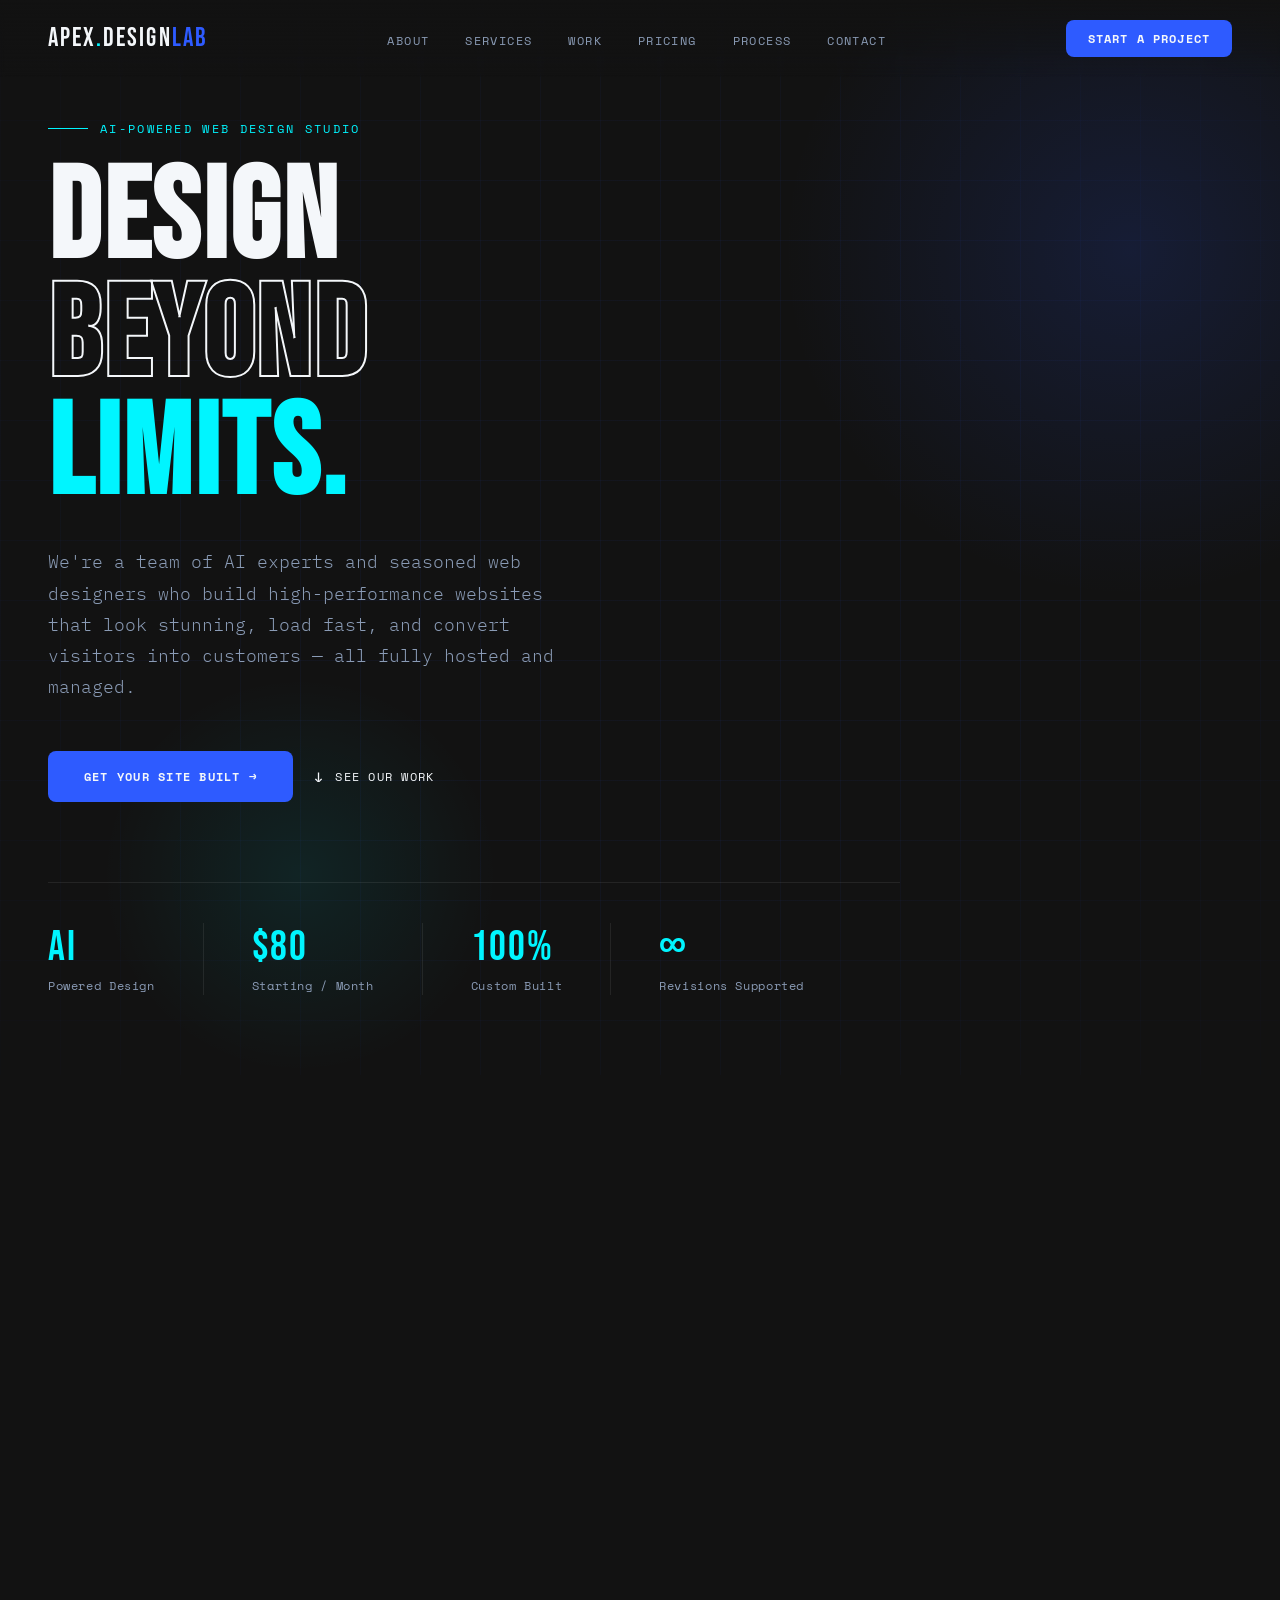
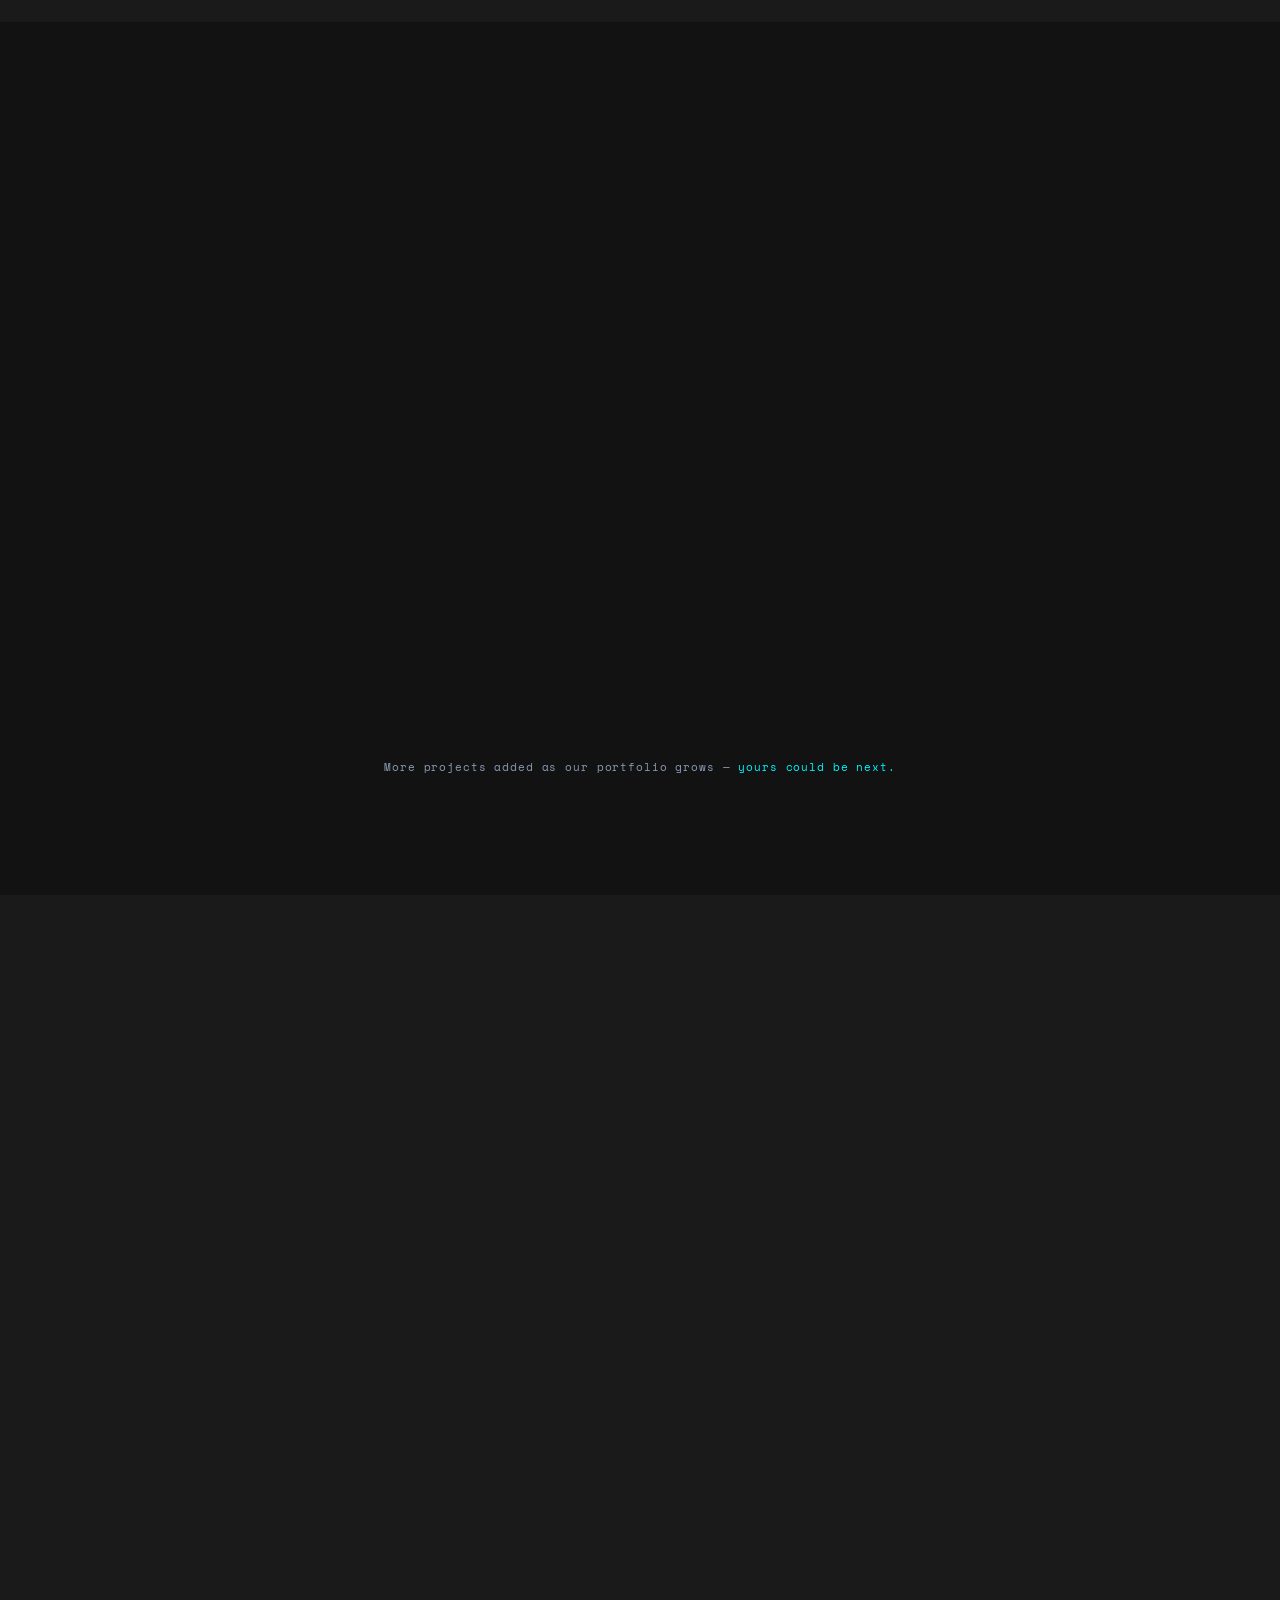
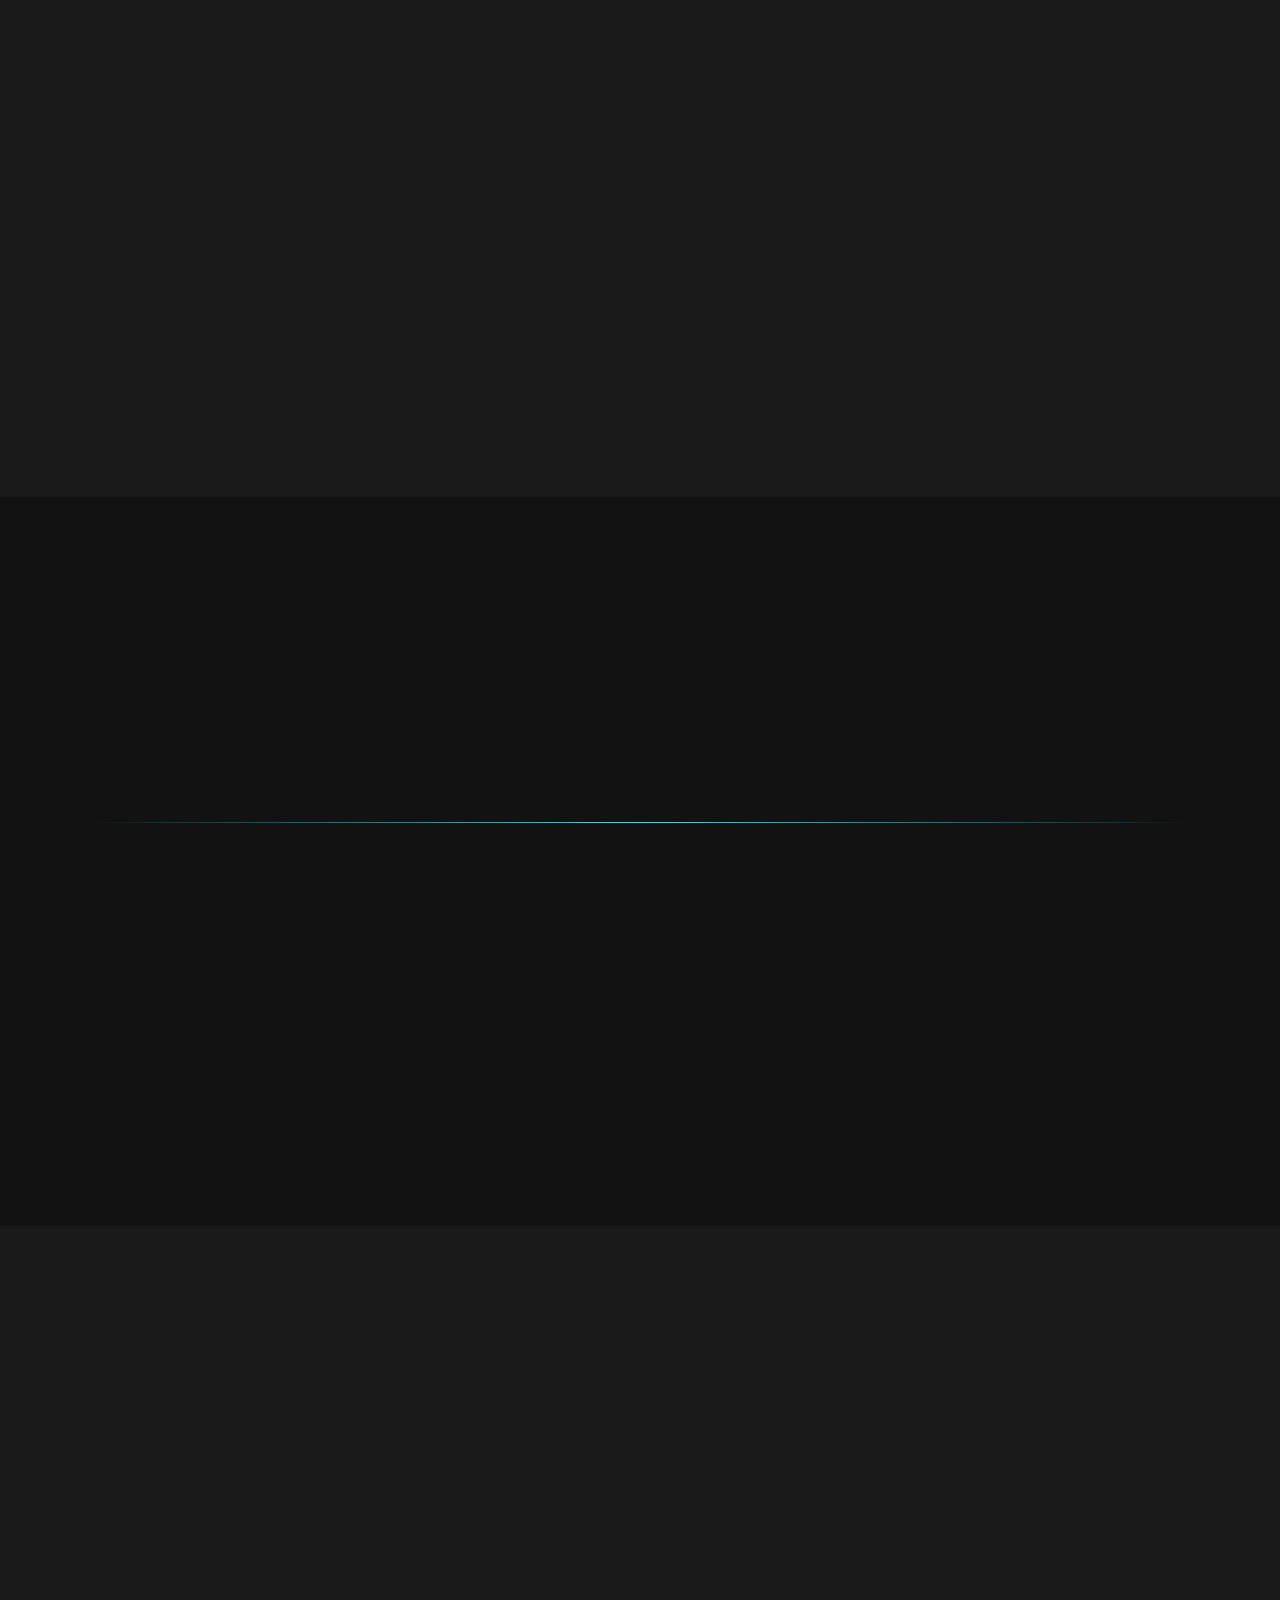
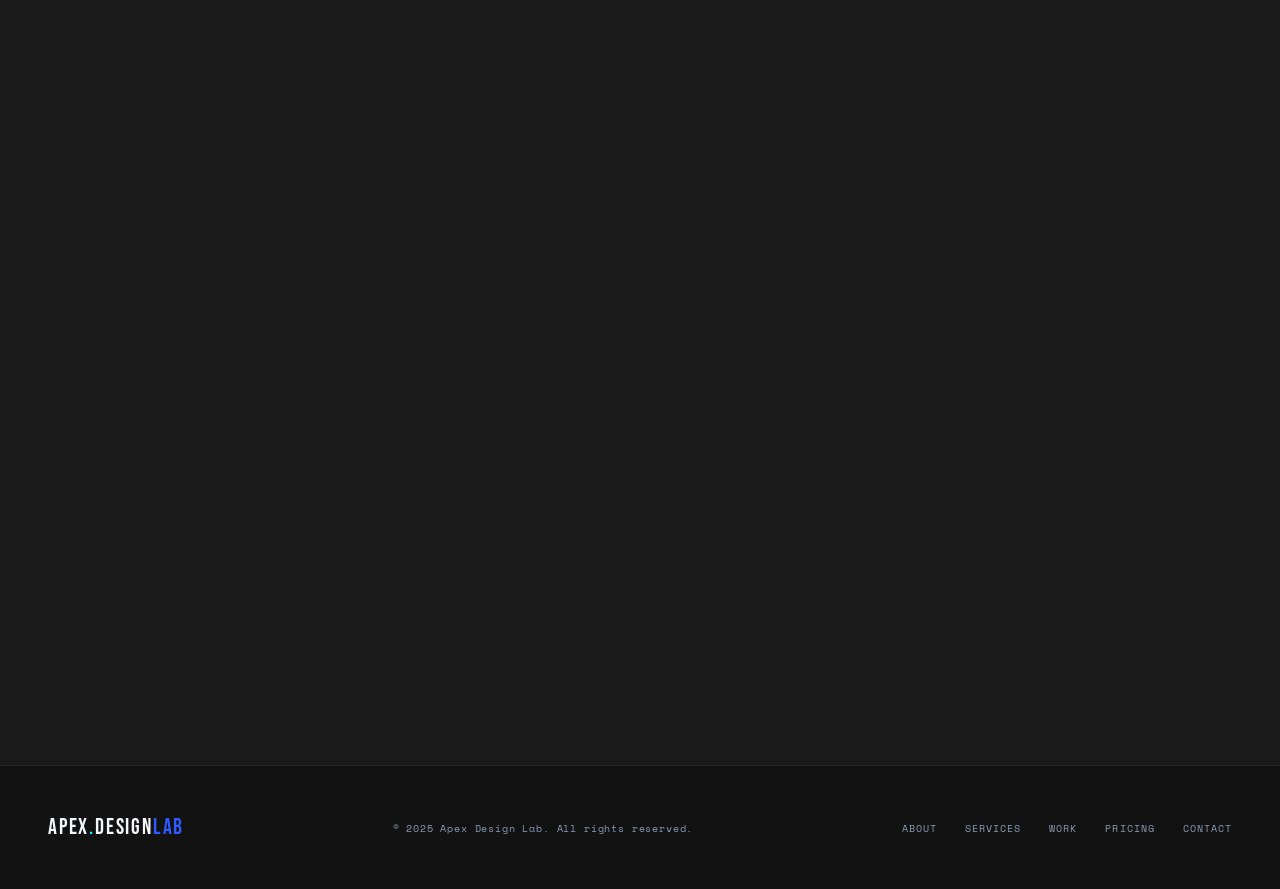
==== index.html @ a8c9093d "Update index.html" ====
<!DOCTYPE html>
<html lang="en">
<head>
  <meta charset="UTF-8" />
  <meta name="viewport" content="width=device-width, initial-scale=1.0"/>
  <title>Apex Design Lab — AI-Powered Web Design</title>
  <link href="https://fonts.googleapis.com/css2?family=Bebas+Neue&family=IBM+Plex+Mono:wght@300;400;500&family=Space+Mono:wght@400;700&display=swap" rel="stylesheet"/>
  <style>
    *, *::before, *::after { box-sizing: border-box; margin: 0; padding: 0; }

    :root {
      --black: #121212;
      --surface: #1a1a1a;
      --card: #1f1f1f;
      --border: rgba(255,255,255,0.08);
      --accent: #00F5FF;
      --primary: #2E5BFF;
      --accent2: #2E5BFF;
      --text: #F4F7FA;
      --muted: #8a9bb5;
      --white: #F4F7FA;
      --neutral: #F4F7FA;
    }

    html { scroll-behavior: smooth; }

    body {
      background: var(--black);
      color: var(--text);
      font-family: 'IBM Plex Mono', monospace;
      font-weight: 300;
      overflow-x: hidden;
    }



    /* ─── NAV ─── */
    nav {
      position: fixed; top: 0; left: 0; right: 0;
      z-index: 100;
      display: flex; align-items: center; justify-content: space-between;
      padding: 20px 48px;
      background: linear-gradient(to bottom, rgba(18,18,18,0.95), transparent);
      backdrop-filter: blur(2px);
    }
    .nav-logo {
      font-family: 'Bebas Neue', sans-serif;
      font-size: 1.6rem;
      letter-spacing: 0.08em;
      color: var(--white);
      text-decoration: none;
    }
    .nav-logo span { color: var(--accent); }
    .nav-links { display: flex; gap: 36px; list-style: none; }
    .nav-links a {
      font-family: 'Space Mono', monospace;
      font-size: 0.72rem;
      letter-spacing: 0.12em;
      text-transform: uppercase;
      color: var(--muted);
      text-decoration: none;
      transition: color 0.2s;
    }
    .nav-links a:hover { color: var(--accent); }
    .nav-cta {
      font-family: 'Space Mono', monospace;
      font-size: 0.72rem;
      letter-spacing: 0.1em;
      text-transform: uppercase;
      background: var(--primary);
      color: var(--neutral);
      padding: 10px 22px;
      border: none;
      font-weight: 700;
      text-decoration: none;
      transition: background 0.2s, transform 0.15s;
      border-radius: 8px;
    }
    .nav-cta:hover { background: var(--accent); color: var(--black); transform: translateY(-1px); }
    /* ─── HERO ─── */
    #hero {
      min-height: 100vh;
      display: flex; align-items: center;
      padding: 120px 48px 80px;
      position: relative;
      overflow: hidden;
    }

    .hero-grid-bg {
      position: absolute; inset: 0;
      background-image:
        linear-gradient(rgba(46,91,255,0.05) 1px, transparent 1px),
        linear-gradient(90deg, rgba(46,91,255,0.05) 1px, transparent 1px);
      background-size: 60px 60px;
      mask-image: radial-gradient(ellipse 80% 80% at 50% 50%, black 40%, transparent 100%);
    }

    .hero-glow {
      position: absolute;
      width: 700px; height: 700px;
      border-radius: 50%;
      background: radial-gradient(circle, rgba(46,91,255,0.15) 0%, transparent 70%);
      top: -100px; right: -200px;
      animation: floatGlow 8s ease-in-out infinite alternate;
    }
    .hero-glow2 {
      position: absolute;
      width: 400px; height: 400px;
      border-radius: 50%;
      background: radial-gradient(circle, rgba(0,245,255,0.08) 0%, transparent 70%);
      bottom: 0; left: 100px;
      animation: floatGlow 10s ease-in-out infinite alternate-reverse;
    }
    @keyframes floatGlow {
      from { transform: translate(0, 0); }
      to { transform: translate(30px, -40px); }
    }

    .hero-content { position: relative; max-width: 900px; }

    .hero-eyebrow {
      font-family: 'Space Mono', monospace;
      font-size: 0.72rem;
      letter-spacing: 0.2em;
      text-transform: uppercase;
      color: var(--accent);
      margin-bottom: 24px;
      display: flex; align-items: center; gap: 12px;
      animation: fadeUp 0.8s ease both;
    }
    .hero-eyebrow::before {
      content: '';
      display: block;
      width: 40px; height: 1px;
      background: var(--accent);
    }

    h1 {
      font-family: 'Bebas Neue', sans-serif;
      font-size: clamp(4rem, 10vw, 9rem);
      line-height: 0.92;
      letter-spacing: 0.02em;
      color: var(--white);
      animation: fadeUp 0.8s ease 0.1s both;
    }
    h1 .outline {
      -webkit-text-stroke: 2px var(--white);
      color: transparent;
    }
    h1 .accent { color: var(--accent); }

    .hero-sub {
      margin-top: 32px;
      font-size: 1.15rem;
      line-height: 1.7;
      color: var(--muted);
      max-width: 540px;
      font-weight: 300;
      animation: fadeUp 0.8s ease 0.2s both;
    }

    .hero-actions {
      margin-top: 48px;
      display: flex; gap: 20px; align-items: center;
      animation: fadeUp 0.8s ease 0.3s both;
    }
    .btn-primary {
      font-family: 'Space Mono', monospace;
      font-size: 0.78rem;
      letter-spacing: 0.1em;
      text-transform: uppercase;
      font-weight: 700;
      background: var(--primary);
      color: var(--neutral);
      padding: 16px 36px;
      border: none;
      text-decoration: none;
      border-radius: 8px;
      transition: all 0.2s;
      position: relative;
      overflow: hidden;
    }
    .btn-primary::after {
      content: '';
      position: absolute; inset: 0;
      background: white;
      opacity: 0;
      transition: opacity 0.2s;
    }
    .btn-primary:hover::after { opacity: 0.15; }
    .btn-primary:hover { transform: translateY(-2px); }

    .btn-ghost {
      font-family: 'Space Mono', monospace;
      font-size: 0.78rem;
      letter-spacing: 0.1em;
      text-transform: uppercase;
      color: var(--text);
      text-decoration: none;
      display: flex; align-items: center; gap: 10px;
      transition: color 0.2s, gap 0.2s;
    }
    .btn-ghost:hover { color: var(--accent); gap: 14px; }
    .btn-ghost .arrow { font-size: 1.1rem; }

    .hero-stats {
      margin-top: 80px;
      display: flex; gap: 0;
      border-top: 1px solid var(--border);
      padding-top: 40px;
      animation: fadeUp 0.8s ease 0.4s both;
    }
    .stat {
      padding-right: 48px;
      border-right: 1px solid var(--border);
      margin-right: 48px;
    }
    .stat:last-child { border-right: none; }
    .stat-num {
      font-family: 'Bebas Neue', sans-serif;
      font-size: 2.6rem;
      color: var(--accent);
      letter-spacing: 0.04em;
    }
    .stat-label {
      font-size: 0.78rem;
      color: var(--muted);
      margin-top: 4px;
      font-family: 'Space Mono', monospace;
      letter-spacing: 0.05em;
    }

    /* ─── SECTIONS ─── */
    section { padding: 120px 48px; }

    .section-tag {
      font-family: 'Space Mono', monospace;
      font-size: 0.7rem;
      letter-spacing: 0.2em;
      text-transform: uppercase;
      color: var(--accent);
      display: flex; align-items: center; gap: 12px;
      margin-bottom: 20px;
    }
    .section-tag::before {
      content: '';
      display: block; width: 24px; height: 1px;
      background: var(--accent);
    }

    h2 {
      font-family: 'Bebas Neue', sans-serif;
      font-size: clamp(2.6rem, 5vw, 4.5rem);
      line-height: 1;
      letter-spacing: 0.03em;
      color: var(--white);
      margin-bottom: 16px;
    }
    h2 .dim { color: var(--muted); }

    /* ─── ABOUT ─── */
    #about {
      display: grid;
      grid-template-columns: 1fr 1fr;
      gap: 80px;
      align-items: center;
    }

    .about-visual {
      position: relative;
      aspect-ratio: 1;
      max-width: 480px;
      min-height: 400px;
    }
    .about-box {
      position: absolute;
      border: 1px solid var(--border);
      background: var(--card);
    }
    .about-box-main {
      inset: 0;
      display: flex; align-items: center; justify-content: center;
      flex-direction: column; gap: 12px;
    }
    .about-icon-ring {
      width: 120px; height: 120px;
      border: 1px solid var(--accent);
      border-radius: 50%;
      display: flex; align-items: center; justify-content: center;
      position: relative;
    }
    .about-icon-ring::before {
      content: '';
      position: absolute;
      width: 90px; height: 90px;
      border: 1px dashed rgba(0,229,255,0.3);
      border-radius: 50%;
      animation: spin 20s linear infinite;
    }
    @keyframes spin { to { transform: rotate(360deg); } }
    .about-icon { font-size: 2.5rem; }
    .about-badge {
      position: absolute;
      bottom: -20px; right: -20px;
      background: var(--accent);
      color: var(--black);
      font-family: 'Space Mono', monospace;
      font-size: 0.65rem;
      font-weight: 700;
      letter-spacing: 0.1em;
      padding: 14px 18px;
      text-transform: uppercase;
      line-height: 1.4;
      border-radius: 8px;
    }

    .about-text p {
      font-size: 1.05rem;
      color: var(--muted);
      line-height: 1.8;
      font-weight: 300;
      margin-bottom: 20px;
    }
    .about-text p strong { color: var(--text); font-weight: 500; }

    .pill-list { display: flex; flex-wrap: wrap; gap: 10px; margin-top: 32px; }
    .pill {
      font-family: 'Space Mono', monospace;
      font-size: 0.68rem;
      letter-spacing: 0.08em;
      text-transform: uppercase;
      border: 1px solid var(--border);
      color: var(--muted);
      padding: 8px 16px;
      transition: border-color 0.2s, color 0.2s;
    }
    .pill:hover { border-color: var(--accent); color: var(--accent); }

    /* ─── SERVICES ─── */
    #services { background: var(--surface); }

    .services-header {
      display: flex; justify-content: space-between; align-items: flex-end;
      margin-bottom: 64px;
    }
    .services-intro {
      font-size: 1rem;
      color: var(--muted);
      line-height: 1.7;
      max-width: 360px;
      font-weight: 300;
    }

    .services-grid {
      display: grid;
      grid-template-columns: repeat(3, 1fr);
      gap: 2px;
    }
    .service-card {
      background: var(--card);
      padding: 44px 36px;
      border-top: 2px solid transparent;
      transition: border-color 0.3s, background 0.3s;
      position: relative;
      overflow: hidden;
    }
    .service-card::before {
      content: '';
      position: absolute; top: 0; left: 0; right: 0;
      height: 2px;
      background: var(--accent);
      transform: scaleX(0);
      transform-origin: left;
      transition: transform 0.4s ease;
    }
    .service-card:hover::before { transform: scaleX(1); }
    .service-card:hover { background: #161e28; }

    .service-num {
      font-family: 'Bebas Neue', sans-serif;
      font-size: 3.5rem;
      color: var(--border);
      line-height: 1;
      margin-bottom: 24px;
      transition: color 0.3s;
    }
    .service-card:hover .service-num { color: rgba(0,229,255,0.15); }

    .service-card h3 {
      font-family: 'Bebas Neue', sans-serif;
      font-size: 1.6rem;
      letter-spacing: 0.04em;
      color: var(--white);
      margin-bottom: 14px;
    }
    .service-card p {
      font-size: 0.9rem;
      color: var(--muted);
      line-height: 1.7;
      font-weight: 300;
    }
    .service-tags { margin-top: 24px; display: flex; flex-wrap: wrap; gap: 8px; }
    .stag {
      font-family: 'Space Mono', monospace;
      font-size: 0.6rem;
      letter-spacing: 0.08em;
      text-transform: uppercase;
      background: rgba(0,229,255,0.07);
      color: var(--accent);
      padding: 5px 10px;
    }

    /* ─── GALLERY ─── */
    #gallery { background: var(--black); }

    .gallery-header { margin-bottom: 60px; }
    .gallery-grid {
      display: grid;
      grid-template-columns: repeat(12, 1fr);
      gap: 16px;
    }

    .gallery-item {
      position: relative;
      overflow: hidden;
      background: var(--card);
      border: 1px solid var(--border);
      cursor: none;
    }
    .gallery-item.featured {
      grid-column: span 8;
      grid-row: span 2;
    }
    .gallery-item.secondary { grid-column: span 4; }
    .gallery-item.placeholder { grid-column: span 4; }

    .gallery-iframe-wrap {
      width: 100%; height: 100%;
      min-height: 340px;
      position: relative;
      overflow: hidden;
      pointer-events: none;
    }
    .gallery-iframe-wrap iframe {
      width: 200%;
      height: 200%;
      transform: scale(0.5);
      transform-origin: top left;
      border: none;
      pointer-events: none;
    }

    .gallery-overlay {
      position: absolute; inset: 0;
      background: linear-gradient(to top, rgba(8,10,15,0.95) 0%, transparent 50%);
      display: flex; flex-direction: column; justify-content: flex-end;
      padding: 28px;
      opacity: 0;
      transition: opacity 0.3s;
    }
    .gallery-item:hover .gallery-overlay { opacity: 1; }

    .gallery-overlay-tag {
      font-family: 'Space Mono', monospace;
      font-size: 0.65rem;
      letter-spacing: 0.12em;
      text-transform: uppercase;
      color: var(--accent);
      margin-bottom: 8px;
    }
    .gallery-overlay h3 {
      font-family: 'Bebas Neue', sans-serif;
      font-size: 1.6rem;
      letter-spacing: 0.04em;
      color: var(--white);
      margin-bottom: 10px;
    }
    .gallery-link {
      font-family: 'Space Mono', monospace;
      font-size: 0.68rem;
      letter-spacing: 0.1em;
      text-transform: uppercase;
      color: var(--white);
      text-decoration: none;
      display: inline-flex; align-items: center; gap: 8px;
      border-bottom: 1px solid var(--accent);
      padding-bottom: 2px;
      width: fit-content;
      transition: color 0.2s;
    }
    .gallery-link:hover { color: var(--accent); }

    /* Placeholder cards */
    .placeholder-inner {
      width: 100%; height: 100%; min-height: 180px;
      display: flex; flex-direction: column;
      align-items: center; justify-content: center;
      gap: 12px;
      border: 2px dashed var(--border);
      margin: 12px;
      width: calc(100% - 24px);
      height: calc(100% - 24px);
    }
    .placeholder-icon { font-size: 2rem; opacity: 0.3; }
    .placeholder-text {
      font-family: 'Space Mono', monospace;
      font-size: 0.65rem;
      letter-spacing: 0.15em;
      text-transform: uppercase;
      color: var(--muted);
      opacity: 0.5;
    }

    /* ─── PRICING ─── */
    #pricing { background: var(--surface); }

    .pricing-intro {
      max-width: 600px;
      margin-bottom: 64px;
    }
    .pricing-intro p {
      font-size: 1.05rem;
      color: var(--muted);
      font-weight: 300;
      line-height: 1.7;
      margin-top: 16px;
    }

    .pricing-grid {
      display: grid;
      grid-template-columns: repeat(3, 1fr);
      gap: 2px;
    }

    .price-card {
      background: var(--card);
      padding: 48px 40px;
      position: relative;
      overflow: hidden;
      transition: background 0.3s;
    }
    .price-card.featured {
      background: var(--primary);
      z-index: 1;
    }
    .price-card.featured * { color: var(--neutral) !important; }
    .price-card.featured .price-feature::before { background: var(--accent) !important; }
    .price-card.featured .price-badge { background: rgba(0,245,255,0.15); color: var(--accent) !important; }

    .price-badge {
      display: inline-block;
      font-family: 'Space Mono', monospace;
      font-size: 0.62rem;
      letter-spacing: 0.12em;
      text-transform: uppercase;
      background: rgba(0,229,255,0.12);
      color: var(--accent);
      padding: 5px 12px;
      margin-bottom: 28px;
    }

    .price-name {
      font-family: 'Bebas Neue', sans-serif;
      font-size: 1.8rem;
      letter-spacing: 0.05em;
      color: var(--white);
      margin-bottom: 8px;
    }

    .price-amount {
      font-family: 'Bebas Neue', sans-serif;
      font-size: 4rem;
      color: var(--white);
      line-height: 1;
      margin-bottom: 6px;
    }
    .price-amount sup {
      font-size: 1.5rem;
      vertical-align: top;
      margin-top: 10px;
      display: inline-block;
    }
    .price-period {
      font-size: 0.82rem;
      color: var(--muted);
      margin-bottom: 32px;
      font-family: 'Space Mono', monospace;
    }

    .price-divider {
      height: 1px;
      background: var(--border);
      margin: 28px 0;
    }
    .price-card.featured .price-divider { background: rgba(0,0,0,0.15); }

    .price-features { list-style: none; display: flex; flex-direction: column; gap: 14px; }
    .price-feature {
      display: flex; align-items: center; gap: 12px;
      font-size: 0.88rem;
      color: var(--text);
    }
    .price-feature::before {
      content: '';
      width: 6px; height: 6px;
      border-radius: 50%;
      background: var(--accent);
      flex-shrink: 0;
    }

    .price-cta {
      display: block;
      margin-top: 36px;
      font-family: 'Space Mono', monospace;
      font-size: 0.72rem;
      font-weight: 700;
      letter-spacing: 0.1em;
      text-transform: uppercase;
      text-align: center;
      padding: 16px;
      text-decoration: none;
      border: 1.5px solid var(--accent);
      color: var(--accent);
      transition: all 0.2s;
      border-radius: 8px;
    }
    .price-cta:hover, .price-card.featured .price-cta {
      background: var(--accent);
      color: var(--black);
      border-color: var(--accent);
    }
    .price-card.featured .price-cta:hover {
      background: var(--neutral);
      border-color: var(--neutral);
      color: var(--primary);
    }

    .pricing-note {
      margin-top: 40px;
      font-family: 'Space Mono', monospace;
      font-size: 0.68rem;
      letter-spacing: 0.06em;
      color: var(--muted);
      text-align: center;
    }
    .pricing-note span { color: var(--accent); }

    /* ─── PROCESS ─── */
    #process { background: var(--black); }

    .process-grid {
      display: grid;
      grid-template-columns: repeat(4, 1fr);
      gap: 0;
      margin-top: 64px;
      position: relative;
    }
    .process-grid::before {
      content: '';
      position: absolute;
      top: 40px; left: 40px; right: 40px;
      height: 1px;
      background: linear-gradient(to right, transparent, var(--accent), transparent);
    }

    .process-step {
      padding: 24px 32px 40px;
      border-right: 1px solid var(--border);
      position: relative;
    }
    .process-step:last-child { border-right: none; }

    .step-dot {
      width: 18px; height: 18px;
      border-radius: 50%;
      border: 2px solid var(--accent);
      background: var(--black);
      display: flex; align-items: center; justify-content: center;
      margin-bottom: 28px;
      position: relative;
      z-index: 1;
    }
    .step-dot::after {
      content: '';
      width: 6px; height: 6px;
      border-radius: 50%;
      background: var(--accent);
    }

    .step-num {
      font-family: 'Space Mono', monospace;
      font-size: 0.65rem;
      letter-spacing: 0.15em;
      color: var(--accent);
      margin-bottom: 10px;
    }
    .process-step h3 {
      font-family: 'Bebas Neue', sans-serif;
      font-size: 1.5rem;
      letter-spacing: 0.04em;
      color: var(--white);
      margin-bottom: 14px;
    }
    .process-step p {
      font-size: 0.88rem;
      color: var(--muted);
      line-height: 1.7;
      font-weight: 300;
    }

    /* ─── CONTACT ─── */
    #contact {
      background: var(--surface);
      display: grid;
      grid-template-columns: 1fr 1fr;
      gap: 80px;
      align-items: start;
    }

    .contact-left p {
      font-size: 1.05rem;
      color: var(--muted);
      font-weight: 300;
      line-height: 1.7;
      margin-top: 20px;
      margin-bottom: 48px;
    }

    .contact-detail {
      display: flex; gap: 16px; align-items: flex-start;
      margin-bottom: 24px;
    }
    .contact-icon {
      width: 40px; height: 40px;
      border: 1px solid var(--border);
      display: flex; align-items: center; justify-content: center;
      font-size: 1rem;
      flex-shrink: 0;
    }
    .contact-detail-label {
      font-family: 'Space Mono', monospace;
      font-size: 0.65rem;
      letter-spacing: 0.12em;
      text-transform: uppercase;
      color: var(--accent);
      margin-bottom: 4px;
    }
    .contact-detail-val {
      font-size: 0.95rem;
      color: var(--text);
    }

    .contact-form { display: flex; flex-direction: column; gap: 20px; }
    .form-row { display: grid; grid-template-columns: 1fr 1fr; gap: 16px; }

    .form-group { display: flex; flex-direction: column; gap: 8px; }
    .form-group label {
      font-family: 'Space Mono', monospace;
      font-size: 0.65rem;
      letter-spacing: 0.12em;
      text-transform: uppercase;
      color: var(--muted);
    }
    .form-group input,
    .form-group select,
    .form-group textarea {
      background: var(--card);
      border: 1px solid var(--border);
      color: var(--text);
      font-family: 'IBM Plex Mono', monospace;
      font-size: 0.95rem;
      font-weight: 300;
      padding: 14px 18px;
      outline: none;
      transition: border-color 0.2s;
      resize: none;
    }
    .form-group input:focus,
    .form-group select:focus,
    .form-group textarea:focus { border-color: var(--accent); }
    .form-group select option { background: var(--card); }

    .submit-btn {
      font-family: 'Space Mono', monospace;
      font-size: 0.78rem;
      letter-spacing: 0.1em;
      text-transform: uppercase;
      font-weight: 700;
      background: var(--primary);
      color: var(--neutral);
      padding: 18px;
      border: none;
      transition: all 0.2s;
      border-radius: 8px;
      margin-top: 8px;
    }
    .submit-btn:hover { background: var(--accent); color: var(--black); transform: translateY(-2px); }

    /* ─── FOOTER ─── */
    footer {
      background: var(--black);
      border-top: 1px solid var(--border);
      padding: 48px;
      display: flex; justify-content: space-between; align-items: center;
    }
    .footer-logo {
      font-family: 'Bebas Neue', sans-serif;
      font-size: 1.4rem;
      letter-spacing: 0.08em;
      color: var(--white);
    }
    .footer-logo span { color: var(--accent); }
    .footer-copy {
      font-family: 'Space Mono', monospace;
      font-size: 0.65rem;
      letter-spacing: 0.08em;
      color: var(--muted);
    }
    .footer-links { display: flex; gap: 28px; }
    .footer-links a {
      font-family: 'Space Mono', monospace;
      font-size: 0.65rem;
      letter-spacing: 0.1em;
      text-transform: uppercase;
      color: var(--muted);
      text-decoration: none;
      transition: color 0.2s;
    }
    .footer-links a:hover { color: var(--accent); }

    /* ─── ANIMATIONS ─── */
    @keyframes fadeUp {
      from { opacity: 0; transform: translateY(24px); }
      to { opacity: 1; transform: translateY(0); }
    }
    .reveal {
      opacity: 0;
      transform: translateY(30px);
      transition: opacity 0.7s ease, transform 0.7s ease;
    }
    .reveal.visible { opacity: 1; transform: translateY(0); }

    /* ─── RESPONSIVE ─── */
    @media (max-width: 1024px) {
      nav { padding: 20px 28px; }
      .nav-links { display: none; }
      section { padding: 80px 28px; }
      #hero { padding: 120px 28px 60px; }
      #about { grid-template-columns: 1fr; gap: 48px; }
      .about-visual { max-width: 100%; }
      .services-grid { grid-template-columns: 1fr; gap: 2px; }
      .services-header { flex-direction: column; gap: 20px; }
      .pricing-grid { grid-template-columns: 1fr; gap: 2px; }
      .process-grid { grid-template-columns: 1fr 1fr; }
      .process-grid::before { display: none; }
      #contact { grid-template-columns: 1fr; gap: 48px; }
      .form-row { grid-template-columns: 1fr; }
      footer { flex-direction: column; gap: 20px; text-align: center; }
      .gallery-item.featured { grid-column: span 12; }
      .gallery-item.secondary, .gallery-item.placeholder { grid-column: span 6; }
    }
    @media (max-width: 640px) {
      h1 { font-size: 3.5rem; }
      .hero-stats { flex-direction: column; gap: 20px; }
      .stat { border-right: none; border-bottom: 1px solid var(--border); padding: 0 0 20px; margin: 0; }
      .process-grid { grid-template-columns: 1fr; }
      .gallery-item.secondary, .gallery-item.placeholder { grid-column: span 12; }
    }
  </style>
</head>
<body>

  <!-- NAV -->
  <nav>
    <a href="#hero" class="nav-logo">Apex<span>.</span>Design<span style="color:var(--accent2)">Lab</span></a>
    <ul class="nav-links">
      <li><a href="#about">About</a></li>
      <li><a href="#services">Services</a></li>
      <li><a href="#gallery">Work</a></li>
      <li><a href="#pricing">Pricing</a></li>
      <li><a href="#process">Process</a></li>
      <li><a href="#contact">Contact</a></li>
    </ul>
    <a href="#contact" class="nav-cta">Start a Project</a>
  </nav>

  <!-- HERO -->
  <section id="hero">
    <div class="hero-grid-bg"></div>
    <div class="hero-glow"></div>
    <div class="hero-glow2"></div>
    <div class="hero-content">
      <div class="hero-eyebrow">AI-Powered Web Design Studio</div>
      <h1>
        Design<br/>
        <span class="outline">Beyond</span><br/>
        <span class="accent">Limits.</span>
      </h1>
      <p class="hero-sub">
        We're a team of AI experts and seasoned web designers who build high-performance websites that look stunning, load fast, and convert visitors into customers — all fully hosted and managed.
      </p>
      <div class="hero-actions">
        <a href="#contact" class="btn-primary">Get Your Site Built →</a>
        <a href="#gallery" class="btn-ghost"><span class="arrow">↓</span> See Our Work</a>
      </div>
      <div class="hero-stats">
        <div class="stat">
          <div class="stat-num">AI</div>
          <div class="stat-label">Powered Design</div>
        </div>
        <div class="stat">
          <div class="stat-num">$80</div>
          <div class="stat-label">Starting / Month</div>
        </div>
        <div class="stat">
          <div class="stat-num">100%</div>
          <div class="stat-label">Custom Built</div>
        </div>
        <div class="stat">
          <div class="stat-num">∞</div>
          <div class="stat-label">Revisions Supported</div>
        </div>
      </div>
    </div>
  </section>

  <!-- ABOUT -->
  <section id="about" class="reveal">
    <div class="about-visual">
      <div class="about-box about-box-main">
        <div class="about-icon-ring">
          <div class="about-icon">⬡</div>
        </div>
        <span style="font-family:'Space Mono',monospace;font-size:0.65rem;letter-spacing:0.15em;color:var(--accent);text-transform:uppercase;margin-top:20px;">Apex Design Lab</span>
      </div>
      <div class="about-badge">AI + Design<br/>Experts</div>
    </div>
    <div class="about-text">
      <div class="section-tag">Who We Are</div>
      <h2>Where AI<br/><span class="dim">Meets</span> Craft</h2>
      <p>
        Apex Design Lab is a boutique studio combining <strong>cutting-edge AI technology</strong> with genuine design expertise. We're not just developers — we're AI specialists who understand both code and aesthetics at a deep level.
      </p>
      <p>
        Our team has built and deployed websites in many industries. We leverage AI tools to work faster and smarter, <strong>passing those savings directly to you</strong> through our affordable monthly model — so you get premium quality without the agency price tag.
      </p>
      <p>
        Every site we build is <strong>custom designed, fully hosted, and maintained</strong> by us. No templates, no cookie-cutter layouts, no surprise invoices.
      </p>
      <div class="pill-list">
        <span class="pill">AI-Assisted Build</span>
        <span class="pill">Responsive Design</span>
        <span class="pill">Managed Hosting</span>
        <span class="pill">E-Commerce Ready</span>
        <span class="pill">SEO Optimized</span>
        <span class="pill">Performance First</span>
        <span class="pill">Ongoing Support</span>
      </div>
    </div>
  </section>

  <!-- SERVICES -->
  <section id="services">
    <div class="services-header reveal">
      <div>
        <div class="section-tag">What We Build</div>
        <h2>Our <span class="dim">Services</span></h2>
      </div>
      <p class="services-intro">Everything you need to establish a powerful web presence — designed, built, and hosted under one roof.</p>
    </div>
    <div class="services-grid reveal">
      <div class="service-card">
        <div class="service-num">01</div>
        <h3>Custom Web Design</h3>
        <p>Fully bespoke websites designed from scratch to reflect your brand, attract your audience, and convert browsers into buyers. No templates — ever.</p>
        <div class="service-tags">
          <span class="stag">UI/UX</span>
          <span class="stag">Responsive</span>
          <span class="stag">Brand-Aligned</span>
        </div>
      </div>
      <div class="service-card">
        <div class="service-num">02</div>
        <h3>Hosting & Deployment</h3>
        <p>We handle the entire technical stack — domain, SSL certificates, CDN, performance optimization, and uptime monitoring — so you never have to worry about it.</p>
        <div class="service-tags">
          <span class="stag">SSL Included</span>
          <span class="stag">Fast CDN</span>
          <span class="stag">99.9% Uptime</span>
        </div>
      </div>
      <div class="service-card">
        <div class="service-num">03</div>
        <h3>SEO & Performance</h3>
        <p>We build for speed and discoverability from day one — structured data, core web vitals optimization, and content strategy included.</p>
        <div class="service-tags">
          <span class="stag">Core Vitals</span>
          <span class="stag">Meta Tags</span>
          <span class="stag">Speed Score</span>
        </div>
      </div>
      <div class="service-card">
        <div class="service-num">04</div>
        <h3>Ongoing Maintenance</h3>
        <p>Your site is never left to age. Regular updates, content changes, feature additions, and security patches are included in your monthly plan.</p>
        <div class="service-tags">
          <span class="stag">Updates</span>
          <span class="stag">Security</span>
          <span class="stag">Support</span>
        </div>
      </div>
    </div>
  </section>

  <!-- GALLERY -->
  <section id="gallery">
    <div class="gallery-header reveal">
      <div class="section-tag">Featured Work</div>
      <h2>Built By <span class="dim">Apex</span></h2>
    </div>
    <div class="gallery-grid reveal">

      <!-- Featured: Hair Affairs Boutique -->
      <div class="gallery-item featured">
        <div class="gallery-iframe-wrap">
          <iframe src="https://hairaffairsboutique.netlify.app/" title="Hair Affairs Boutique" loading="lazy" scrolling="no" tabindex="-1"></iframe>
        </div>
        <div class="gallery-overlay">
          <div class="gallery-overlay-tag">E-Commerce · Hair & Beauty</div>
          <h3>Hair Affairs Boutique</h3>
          <a href="https://hairaffairsboutique.netlify.app/" target="_blank" class="gallery-link">View Live Site →</a>
        </div>
      </div>

      <!-- Placeholder 2 -->
      <div class="gallery-item secondary">
        <div class="placeholder-inner">
          <div class="placeholder-icon">+</div>
          <div class="placeholder-text">Your Project Here</div>
        </div>
        <div class="gallery-overlay" style="opacity:0.6;">
          <div class="gallery-overlay-tag">Coming Soon</div>
          <h3>Next Project</h3>
        </div>
      </div>

      <!-- Placeholder 3 -->
      <div class="gallery-item placeholder">
        <div class="placeholder-inner">
          <div class="placeholder-icon">+</div>
          <div class="placeholder-text">Your Project Here</div>
        </div>
        <div class="gallery-overlay" style="opacity:0.6;">
          <div class="gallery-overlay-tag">Coming Soon</div>
          <h3>Next Project</h3>
        </div>
      </div>

    </div>
    <p style="margin-top:28px;font-family:'Space Mono',monospace;font-size:0.68rem;letter-spacing:0.08em;color:var(--muted);text-align:center;">
      More projects added as our portfolio grows — <span style="color:var(--accent)">yours could be next.</span>
    </p>
  </section>

  <!-- PRICING -->
  <section id="pricing">
    <div class="pricing-intro reveal">
      <div class="section-tag">Transparent Pricing</div>
      <h2>Simple, <span class="dim">Monthly</span> Plans</h2>
      <p>
        All plans include design, build, hosting, SSL, and ongoing support. Pricing reflects the complexity of your project — we'll quote you exactly before any work begins.
      </p>
    </div>
    <div class="pricing-grid reveal">

      <!-- The Essentials -->
      <div class="price-card">
        <div class="price-badge">Starter</div>
        <div class="price-name">The Essentials</div>
        <div class="price-amount"><sup>$</sup>80<span style="font-size:1.4rem;"> / <sup>£</sup>80</span></div>
        <div class="price-period">/ month</div>
        <div class="price-divider"></div>
        <ul class="price-features">
          <li class="price-feature">Static &amp; Booking site types</li>
          <li class="price-feature">Up to 3 pages</li>
          <li class="price-feature">1 domain included</li>
          <li class="price-feature">Custom design &amp; build</li>
          <li class="price-feature">Managed hosting &amp; SSL</li>
          <li class="price-feature">Mobile responsive</li>
          <li class="price-feature">Basic SEO setup</li>
        </ul>
        <a href="#contact" class="price-cta">Get Started</a>
      </div>

      <!-- Growth Lab (Featured) -->
      <div class="price-card featured">
        <div class="price-badge">Most Popular</div>
        <div class="price-name">Growth Lab</div>
        <div class="price-amount"><sup>$</sup>100<span style="font-size:1.4rem;"> / <sup>£</sup>100</span></div>
        <div class="price-period">/ month</div>
        <div class="price-divider"></div>
        <ul class="price-features">
          <li class="price-feature">Compatible features site type</li>
          <li class="price-feature">Up to 8 pages</li>
          <li class="price-feature">2 domains included</li>
          <li class="price-feature">Advanced custom design</li>
          <li class="price-feature">Managed hosting &amp; SSL</li>
          <li class="price-feature">Full SEO optimization</li>
          <li class="price-feature">Priority support</li>
        </ul>
        <a href="#contact" class="price-cta">Get Started</a>
      </div>

      <!-- Apex Elite -->
      <div class="price-card">
        <div class="price-badge">Premium</div>
        <div class="price-name">Apex Elite</div>
        <div class="price-amount"><sup>$</sup>140<span style="font-size:1.4rem;"> / <sup>£</sup>140</span></div>
        <div class="price-period">/ month</div>
        <div class="price-divider"></div>
        <ul class="price-features">
          <li class="price-feature">Payments &amp; custom site types</li>
          <li class="price-feature">Up to 15 pages</li>
          <li class="price-feature">5 domains included</li>
          <li class="price-feature">Full e-commerce suite</li>
          <li class="price-feature">Premium hosting &amp; CDN</li>
          <li class="price-feature">Advanced SEO strategy</li>
          <li class="price-feature">Dedicated support line</li>
        </ul>
        <a href="#contact" class="price-cta">Get Started</a>
      </div>

    </div>
    <p class="pricing-note reveal">
      Not sure which plan fits? <span>Reach out</span> — we'll assess your needs and give you an exact quote at no cost.
    </p>
  </section>

  <!-- PROCESS -->
  <section id="process">
    <div style="text-align:center;max-width:600px;margin:0 auto 0;" class="reveal">
      <div class="section-tag" style="justify-content:center;">How It Works</div>
      <h2>Our <span class="dim">4-Step</span> Process</h2>
    </div>
    <div class="process-grid">
      <div class="process-step reveal">
        <div class="step-dot"></div>
        <div class="step-num">Step 01</div>
        <h3>Discovery Call</h3>
        <p>We learn everything about your business, goals, and vision. No fluff — just an honest conversation about what you need and what it'll cost.</p>
      </div>
      <div class="process-step reveal">
        <div class="step-dot"></div>
        <div class="step-num">Step 02</div>
        <h3>Design & Build</h3>
        <p>Our team designs and develops your site from scratch using AI-powered workflows — fast, precise, and exactly aligned with your brand.</p>
      </div>
      <div class="process-step reveal">
        <div class="step-dot"></div>
        <div class="step-num">Step 03</div>
        <h3>Review & Refine</h3>
        <p>You review the site, we make changes until you're completely happy. No compromise — your sign-off is the only thing that matters.</p>
      </div>
      <div class="process-step reveal">
        <div class="step-dot"></div>
        <div class="step-num">Step 04</div>
        <h3>Launch & Maintain</h3>
        <p>We deploy your site, handle all hosting and domains, and stay on board month-to-month to keep everything updated, secure, and running fast.</p>
      </div>
    </div>
  </section>

  <!-- CONTACT -->
  <section id="contact">
    <div class="contact-left reveal">
      <div class="section-tag">Get In Touch</div>
      <h2>Ready to<br/><span class="dim">Build</span> Something?</h2>
      <p>Tell us about your project and we'll get back to you as soon as possible with a plan and exact pricing — completely free, no commitment.</p>
      <div class="contact-detail">
        <div class="contact-icon"></div>
        <div>
          <div class="contact-detail-label">Email</div>
          <div class="contact-detail-val"><a href="/cdn-cgi/l/email-protection" class="__cf_email__" data-cfemail="a4ccc1c8c8cbe4c5d4c1dcc0c1d7cdc3cac8c5c68ac7cbc9">[email&#160;protected]</a></div>
        </div>
      </div>
      <div class="contact-detail">
        <div class="contact-icon"></div>
        <div>
          <div class="contact-detail-label">Response Time</div>
          <div class="contact-detail-val">We'll be in touch soon</div>
        </div>
      </div>
      <div class="contact-detail">
        <div class="contact-icon"></div>
        <div>
          <div class="contact-detail-label">Free Consultation</div>
          <div class="contact-detail-val">No cost, no commitment</div>
        </div>
      </div>
    </div>
    <div class="reveal" style="width:100%;">
      <iframe
        src="https://docs.google.com/forms/d/e/1FAIpQLSeYkQMR_vd8ha9FmlaIyv6705ByTCYv2_7O-SxtRw56QU3lKQ/viewform?embedded=true"
        width="100%"
        height="900"
        frameborder="0"
        marginheight="0"
        marginwidth="0"
        style="border:1px solid var(--border); background: var(--card); display:block;"
      >Loading…</iframe>
    </div>
  </section>

  <!-- FOOTER -->
  <footer>
    <div class="footer-logo">Apex<span>.</span>Design<span style="color:var(--accent2)">Lab</span></div>
    <p class="footer-copy">© 2025 Apex Design Lab. All rights reserved.</p>
    <div class="footer-links">
      <a href="#about">About</a>
      <a href="#services">Services</a>
      <a href="#gallery">Work</a>
      <a href="#pricing">Pricing</a>
      <a href="#contact">Contact</a>
    </div>
  </footer>

  <script data-cfasync="false" src="/cdn-cgi/scripts/5c5dd728/cloudflare-static/email-decode.min.js"></script><script>
    // Scroll reveal
    const reveals = document.querySelectorAll('.reveal');
    const io = new IntersectionObserver((entries) => {
      entries.forEach(e => {
        if (e.isIntersecting) {
          e.target.classList.add('visible');
          io.unobserve(e.target);
        }
      });
    }, { threshold: 0.08 });
    reveals.forEach(r => io.observe(r));

    // Nav scroll style
    const nav = document.querySelector('nav');
    window.addEventListener('scroll', () => {
      if (window.scrollY > 60) {
        nav.style.background = 'rgba(18,18,18,0.97)';
        nav.style.backdropFilter = 'blur(12px)';
        nav.style.borderBottom = '1px solid rgba(255,255,255,0.06)';
      }
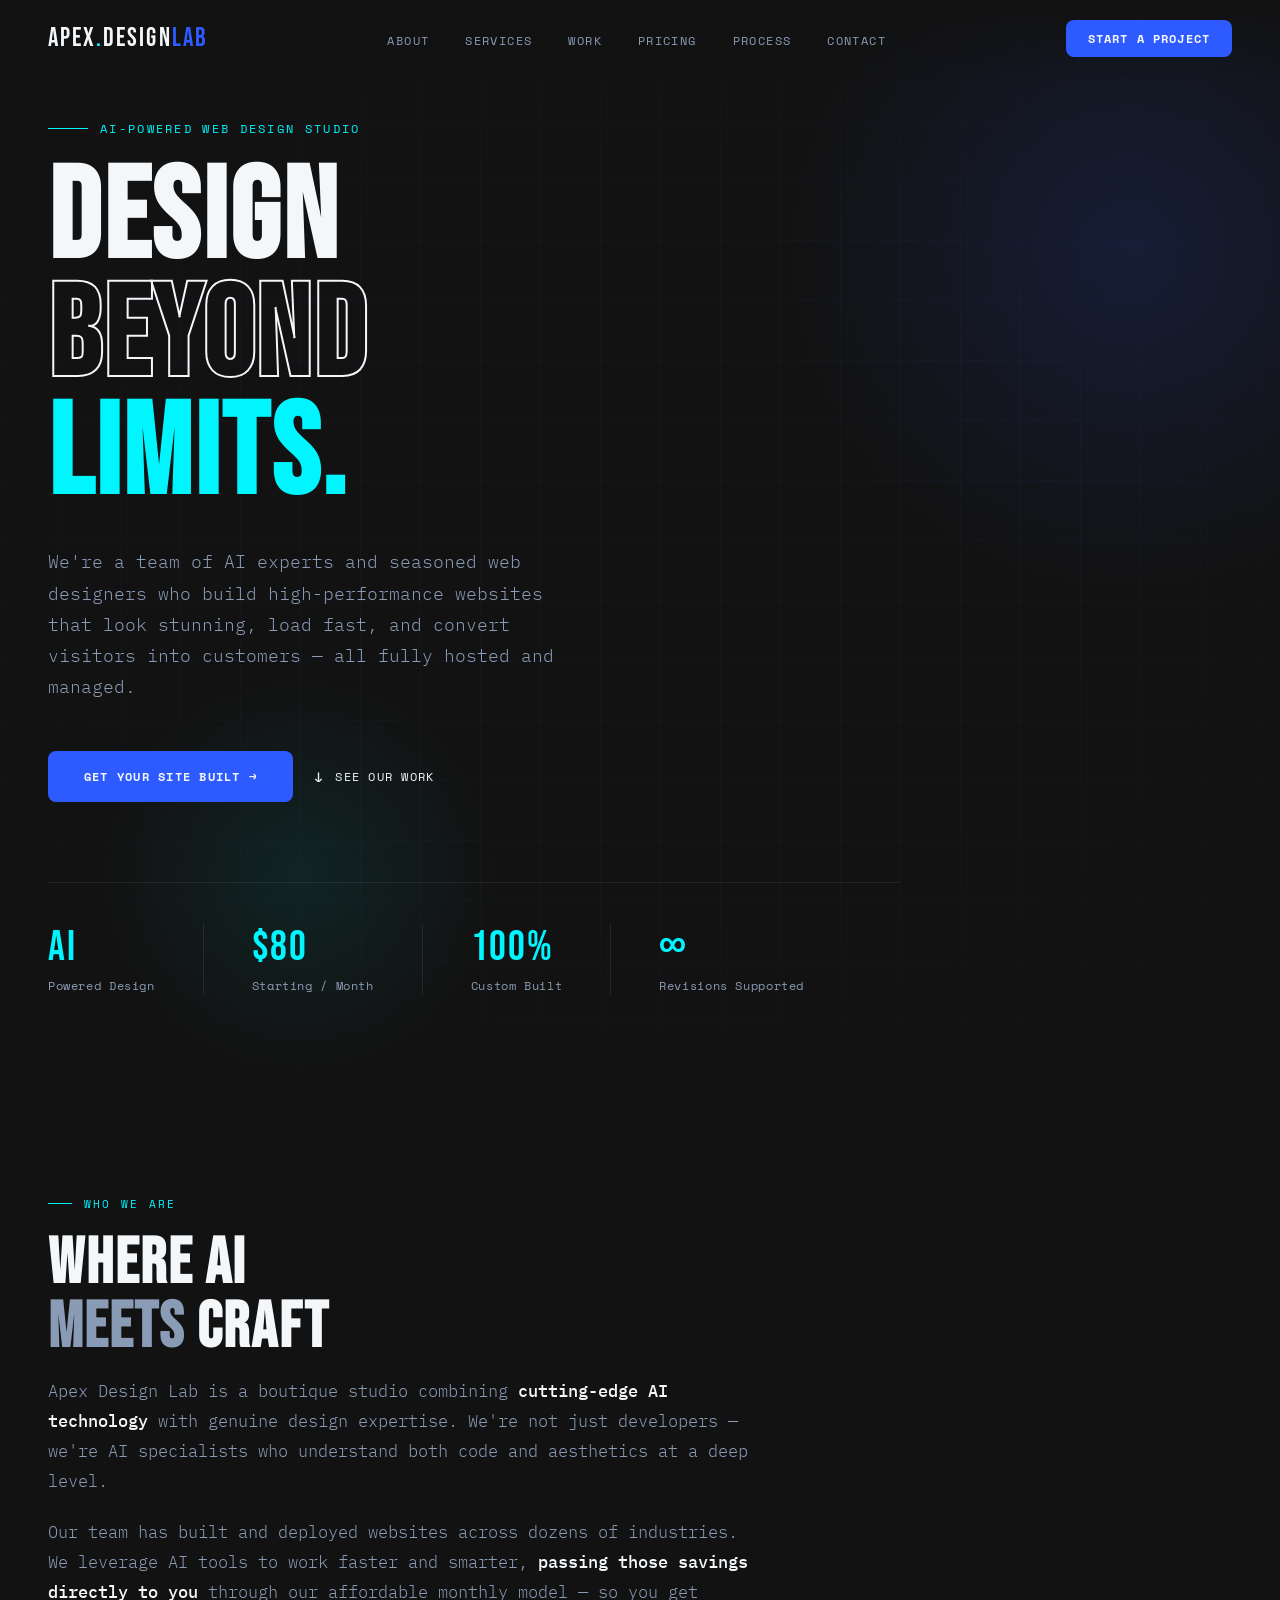
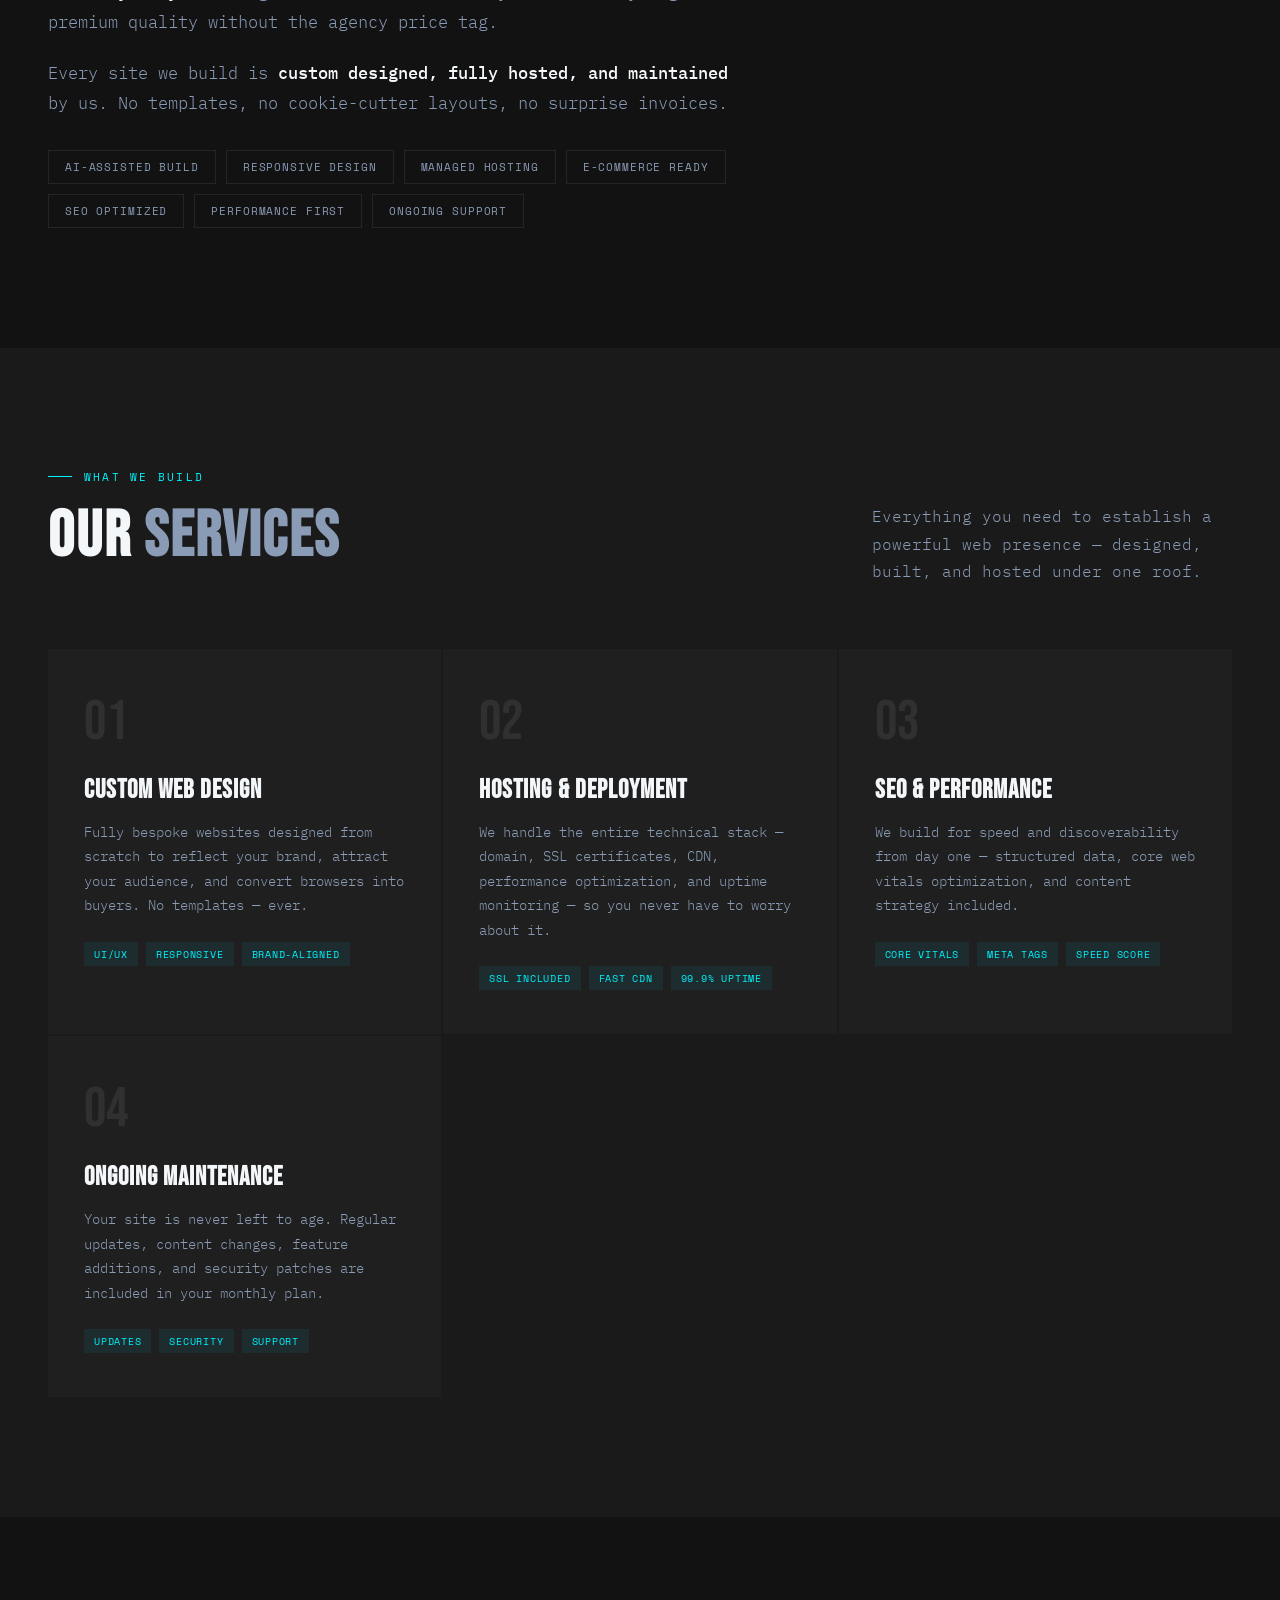
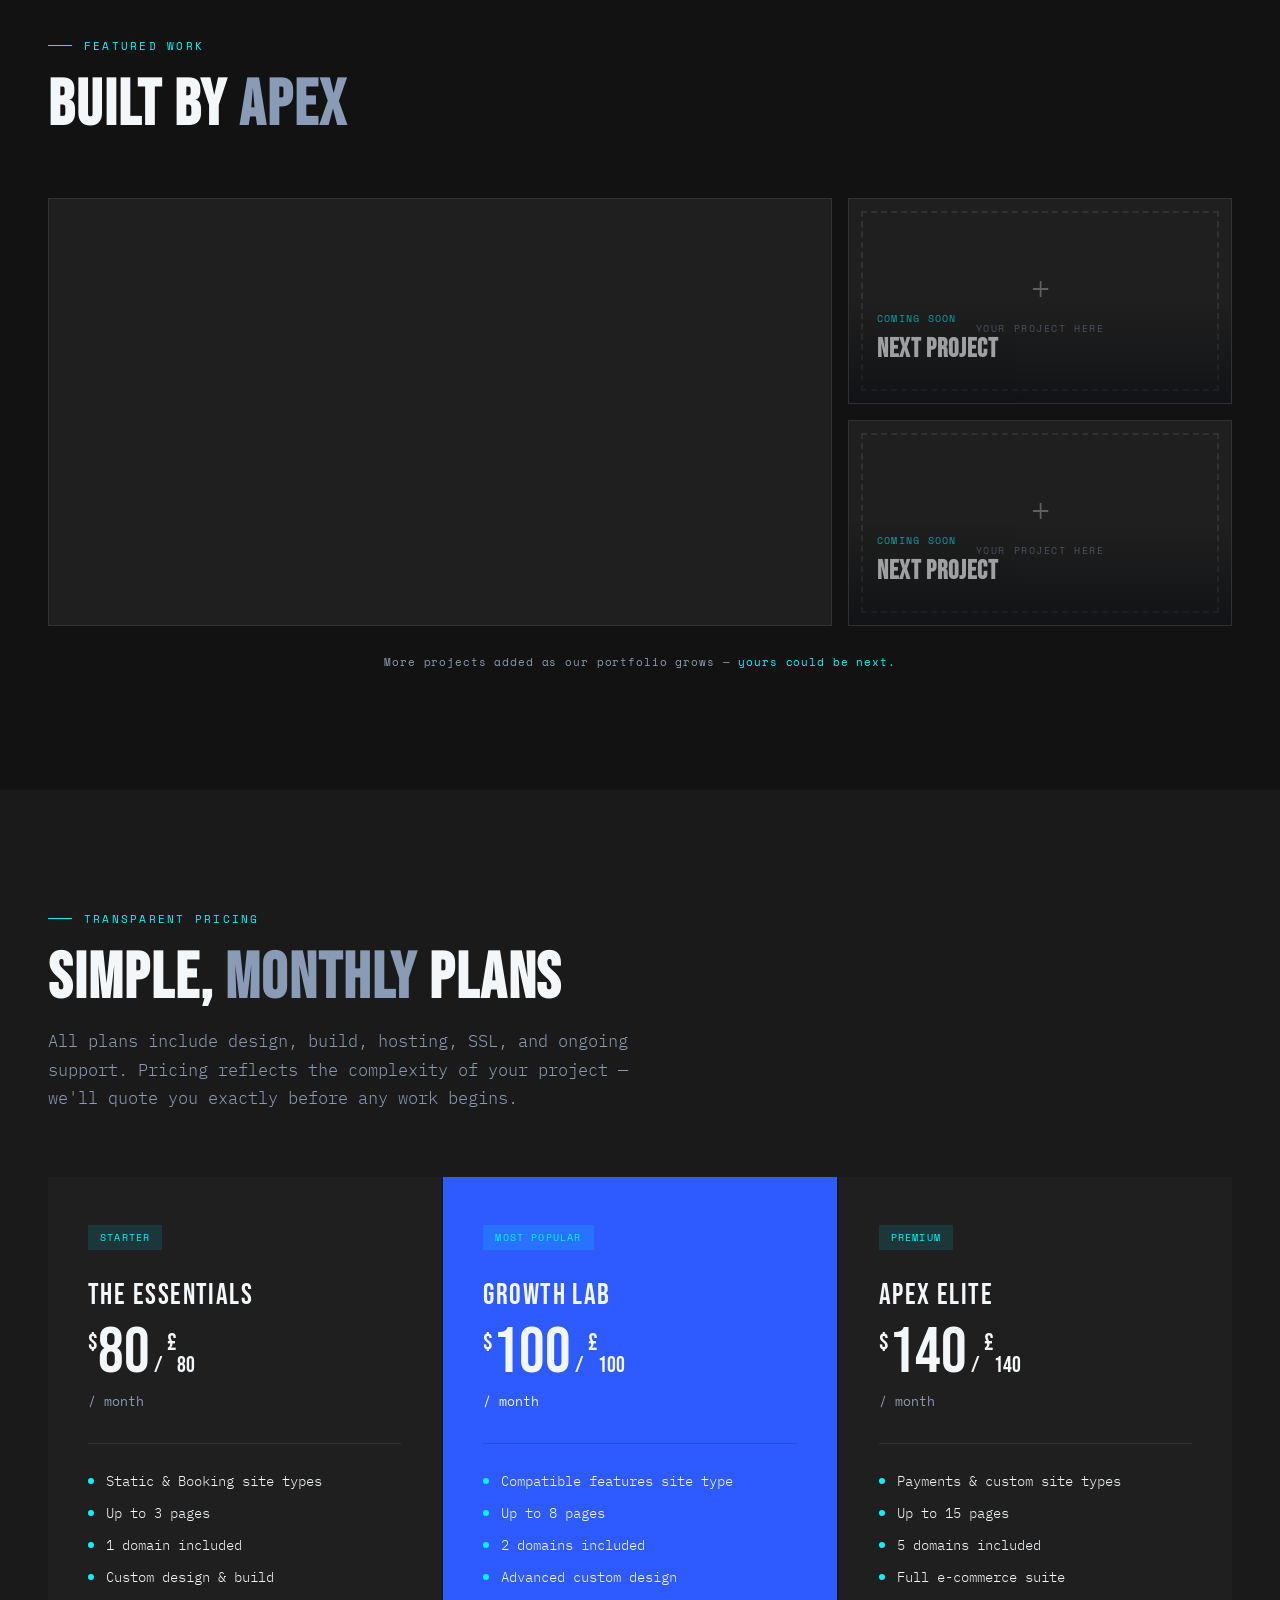
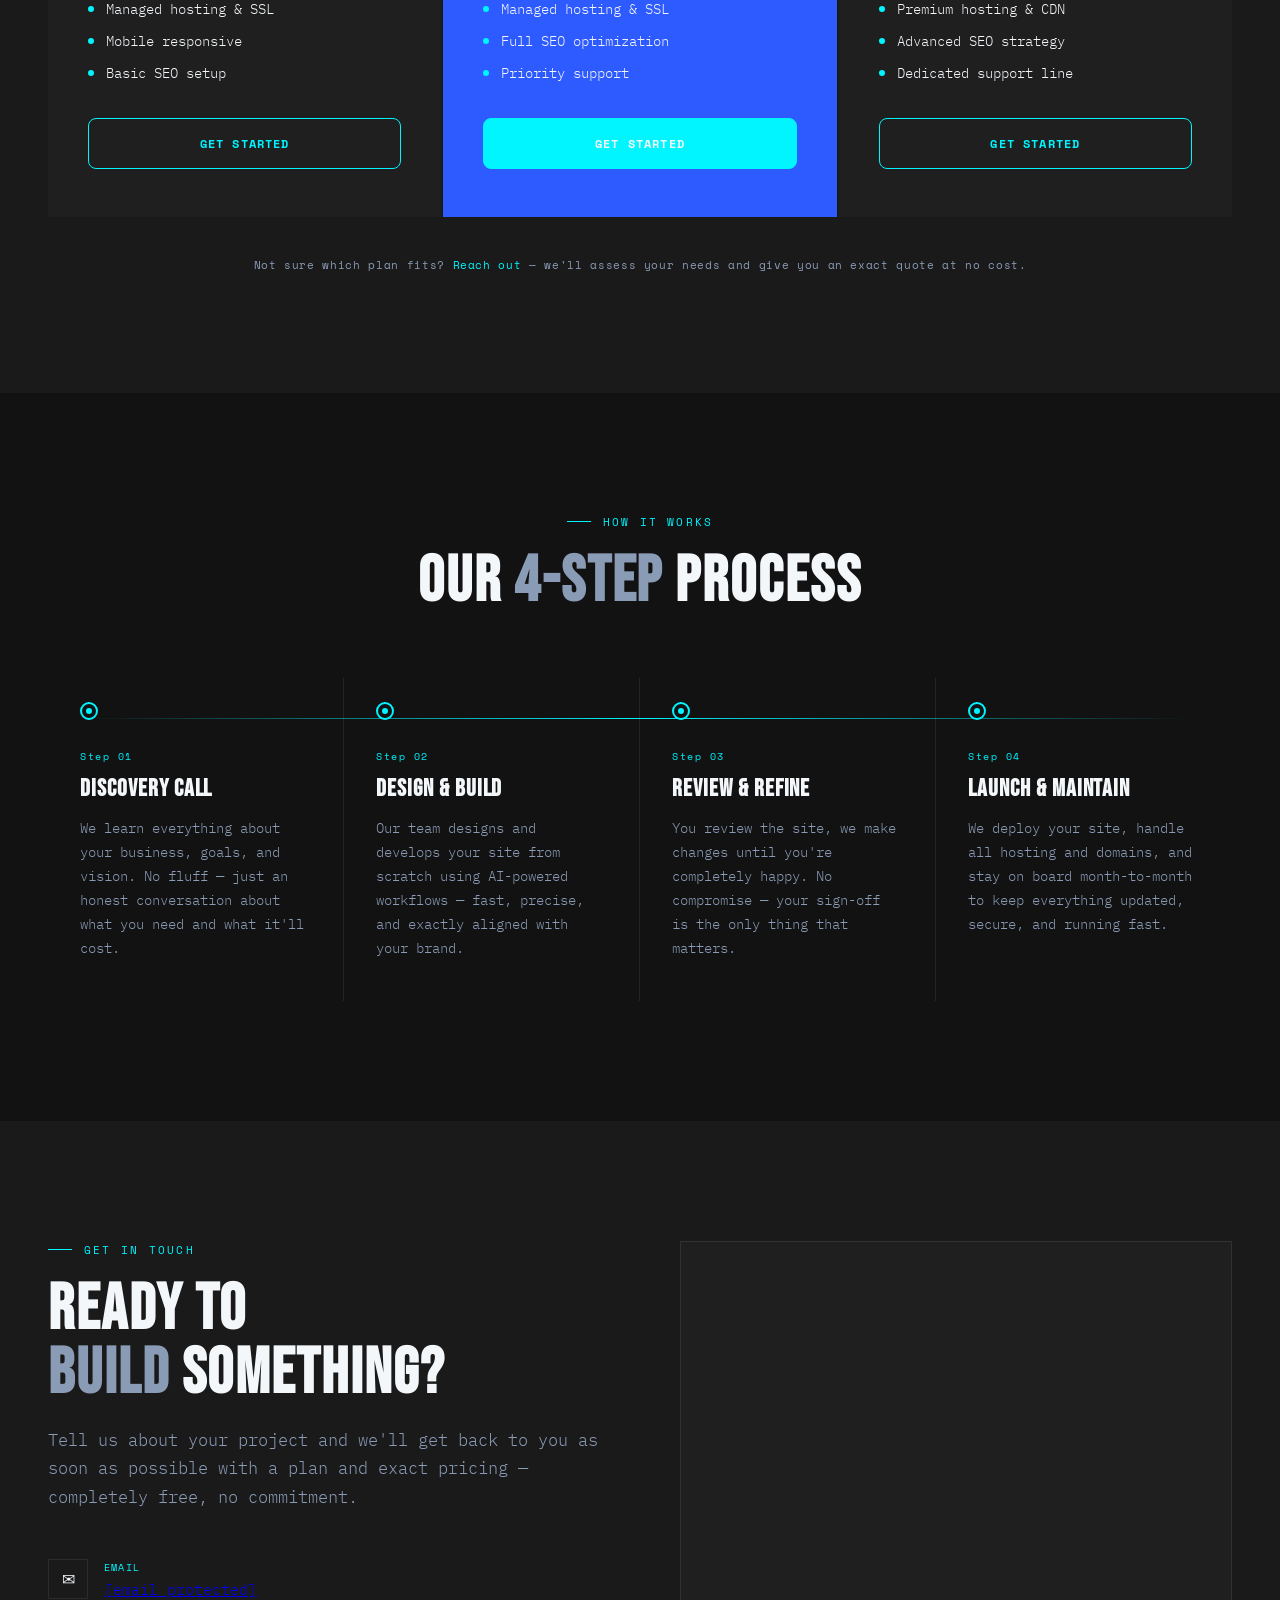
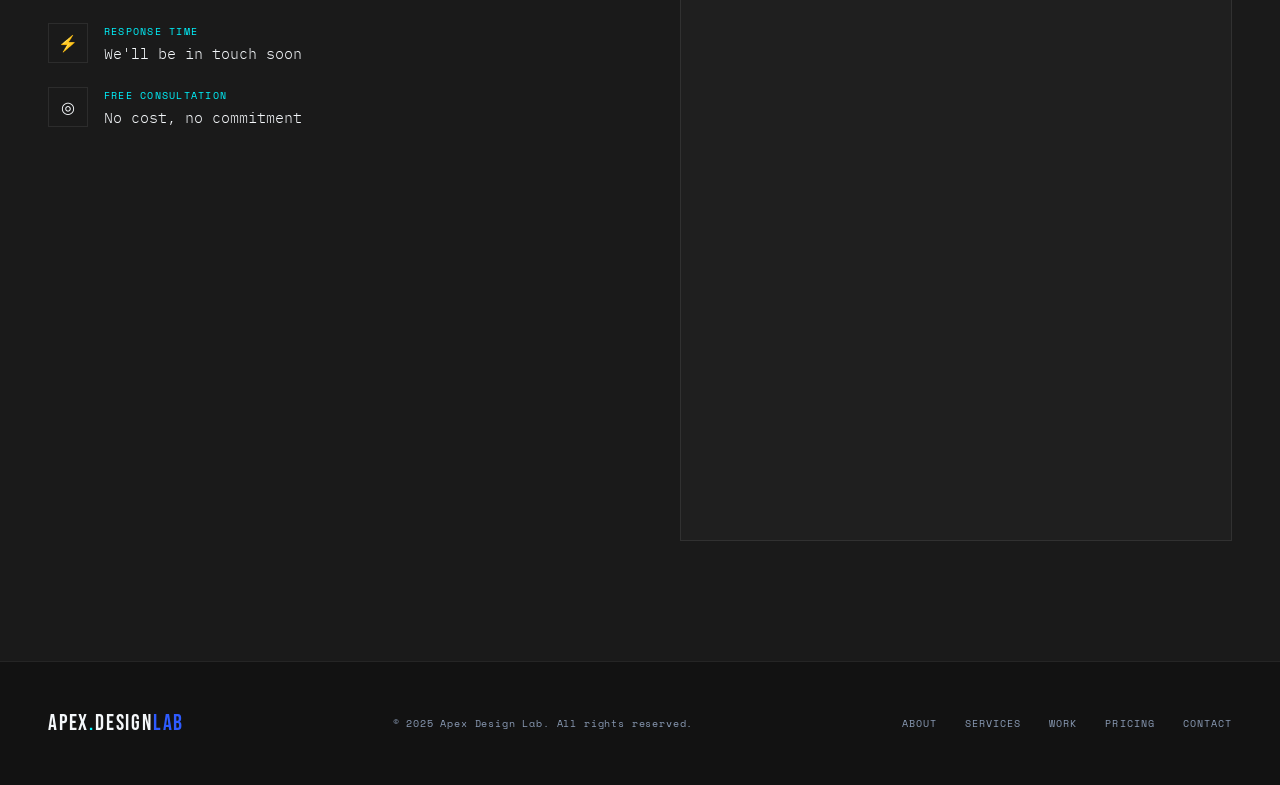
==== commit 284383b8: "Add files via upload" ====
--- a/index.html
+++ b/index.html
@@ -260,10 +260,8 @@
 
     /* ─── ABOUT ─── */
     #about {
-      display: grid;
-      grid-template-columns: 1fr 1fr;
-      gap: 80px;
-      align-items: center;
+      display: block;
+      max-width: 800px;
     }
 
     .about-visual {
@@ -833,12 +831,6 @@
       from { opacity: 0; transform: translateY(24px); }
       to { opacity: 1; transform: translateY(0); }
     }
-    .reveal {
-      opacity: 0;
-      transform: translateY(30px);
-      transition: opacity 0.7s ease, transform 0.7s ease;
-    }
-    .reveal.visible { opacity: 1; transform: translateY(0); }
 
     /* ─── RESPONSIVE ─── */
     @media (max-width: 1024px) {
@@ -925,16 +917,7 @@
   </section>
 
   <!-- ABOUT -->
-  <section id="about" class="reveal">
-    <div class="about-visual">
-      <div class="about-box about-box-main">
-        <div class="about-icon-ring">
-          <div class="about-icon">⬡</div>
-        </div>
-        <span style="font-family:'Space Mono',monospace;font-size:0.65rem;letter-spacing:0.15em;color:var(--accent);text-transform:uppercase;margin-top:20px;">Apex Design Lab</span>
-      </div>
-      <div class="about-badge">AI + Design<br/>Experts</div>
-    </div>
+  <section id="about">
     <div class="about-text">
       <div class="section-tag">Who We Are</div>
       <h2>Where AI<br/><span class="dim">Meets</span> Craft</h2>
@@ -942,7 +925,7 @@
         Apex Design Lab is a boutique studio combining <strong>cutting-edge AI technology</strong> with genuine design expertise. We're not just developers — we're AI specialists who understand both code and aesthetics at a deep level.
       </p>
       <p>
-        Our team has built and deployed websites in many industries. We leverage AI tools to work faster and smarter, <strong>passing those savings directly to you</strong> through our affordable monthly model — so you get premium quality without the agency price tag.
+        Our team has built and deployed websites across dozens of industries. We leverage AI tools to work faster and smarter, <strong>passing those savings directly to you</strong> through our affordable monthly model — so you get premium quality without the agency price tag.
       </p>
       <p>
         Every site we build is <strong>custom designed, fully hosted, and maintained</strong> by us. No templates, no cookie-cutter layouts, no surprise invoices.
@@ -1138,7 +1121,7 @@
 
   <!-- PROCESS -->
   <section id="process">
-    <div style="text-align:center;max-width:600px;margin:0 auto 0;" class="reveal">
+    <div style="text-align:center;max-width:600px;margin:0 auto 0;">
       <div class="section-tag" style="justify-content:center;">How It Works</div>
       <h2>Our <span class="dim">4-Step</span> Process</h2>
     </div>
@@ -1177,28 +1160,28 @@
       <h2>Ready to<br/><span class="dim">Build</span> Something?</h2>
       <p>Tell us about your project and we'll get back to you as soon as possible with a plan and exact pricing — completely free, no commitment.</p>
       <div class="contact-detail">
-        <div class="contact-icon"></div>
+        <div class="contact-icon">✉</div>
         <div>
           <div class="contact-detail-label">Email</div>
           <div class="contact-detail-val"><a href="/cdn-cgi/l/email-protection" class="__cf_email__" data-cfemail="a4ccc1c8c8cbe4c5d4c1dcc0c1d7cdc3cac8c5c68ac7cbc9">[email&#160;protected]</a></div>
         </div>
       </div>
       <div class="contact-detail">
-        <div class="contact-icon"></div>
+        <div class="contact-icon">⚡</div>
         <div>
           <div class="contact-detail-label">Response Time</div>
           <div class="contact-detail-val">We'll be in touch soon</div>
         </div>
       </div>
       <div class="contact-detail">
-        <div class="contact-icon"></div>
+        <div class="contact-icon">◎</div>
         <div>
           <div class="contact-detail-label">Free Consultation</div>
           <div class="contact-detail-val">No cost, no commitment</div>
         </div>
       </div>
     </div>
-    <div class="reveal" style="width:100%;">
+    <div style="width:100%;">
       <iframe
         src="https://docs.google.com/forms/d/e/1FAIpQLSeYkQMR_vd8ha9FmlaIyv6705ByTCYv2_7O-SxtRw56QU3lKQ/viewform?embedded=true"
         width="100%"
@@ -1225,18 +1208,6 @@
   </footer>
 
   <script data-cfasync="false" src="/cdn-cgi/scripts/5c5dd728/cloudflare-static/email-decode.min.js"></script><script>
-    // Scroll reveal
-    const reveals = document.querySelectorAll('.reveal');
-    const io = new IntersectionObserver((entries) => {
-      entries.forEach(e => {
-        if (e.isIntersecting) {
-          e.target.classList.add('visible');
-          io.unobserve(e.target);
-        }
-      });
-    }, { threshold: 0.08 });
-    reveals.forEach(r => io.observe(r));
-
     // Nav scroll style
     const nav = document.querySelector('nav');
     window.addEventListener('scroll', () => {
@@ -1244,4 +1215,4 @@
         nav.style.background = 'rgba(18,18,18,0.97)';
         nav.style.backdropFilter = 'blur(12px)';
         nav.style.borderBottom = '1px solid rgba(255,255,255,0.06)';
-      } 
+      } 
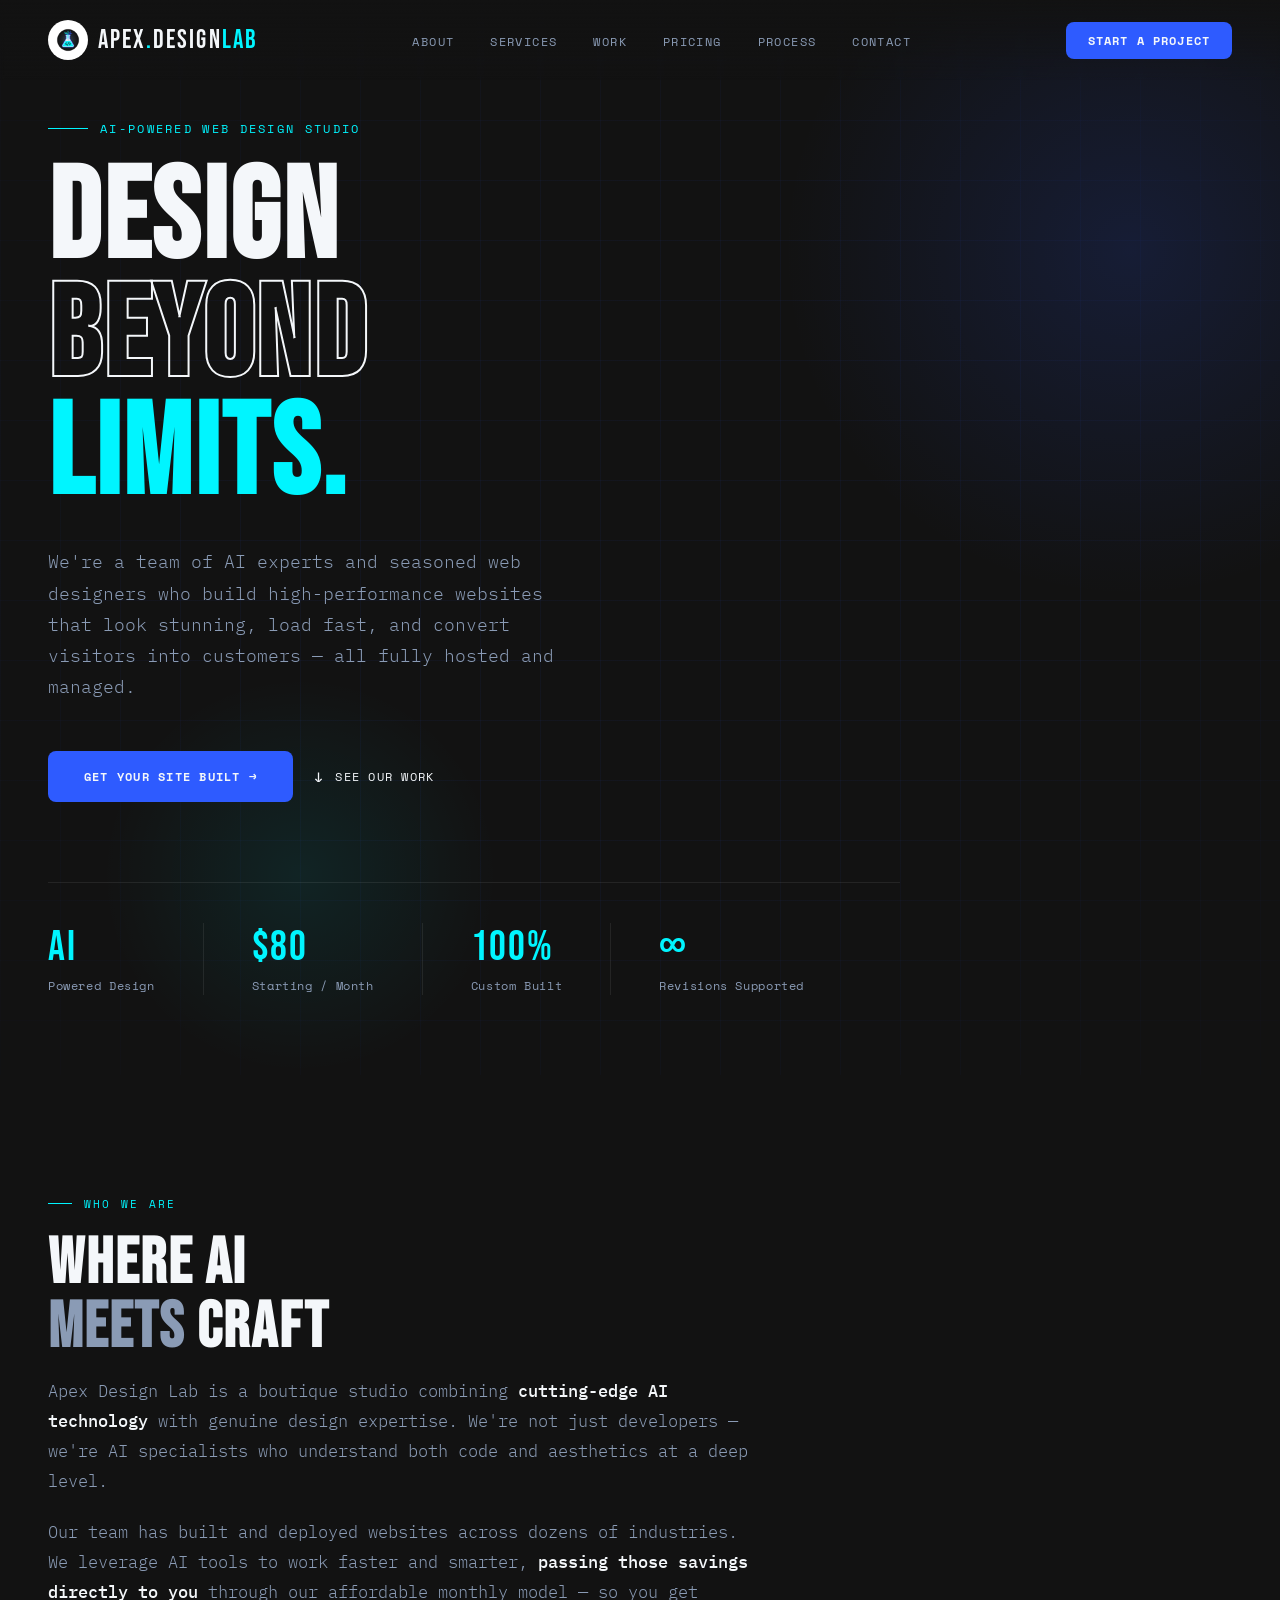
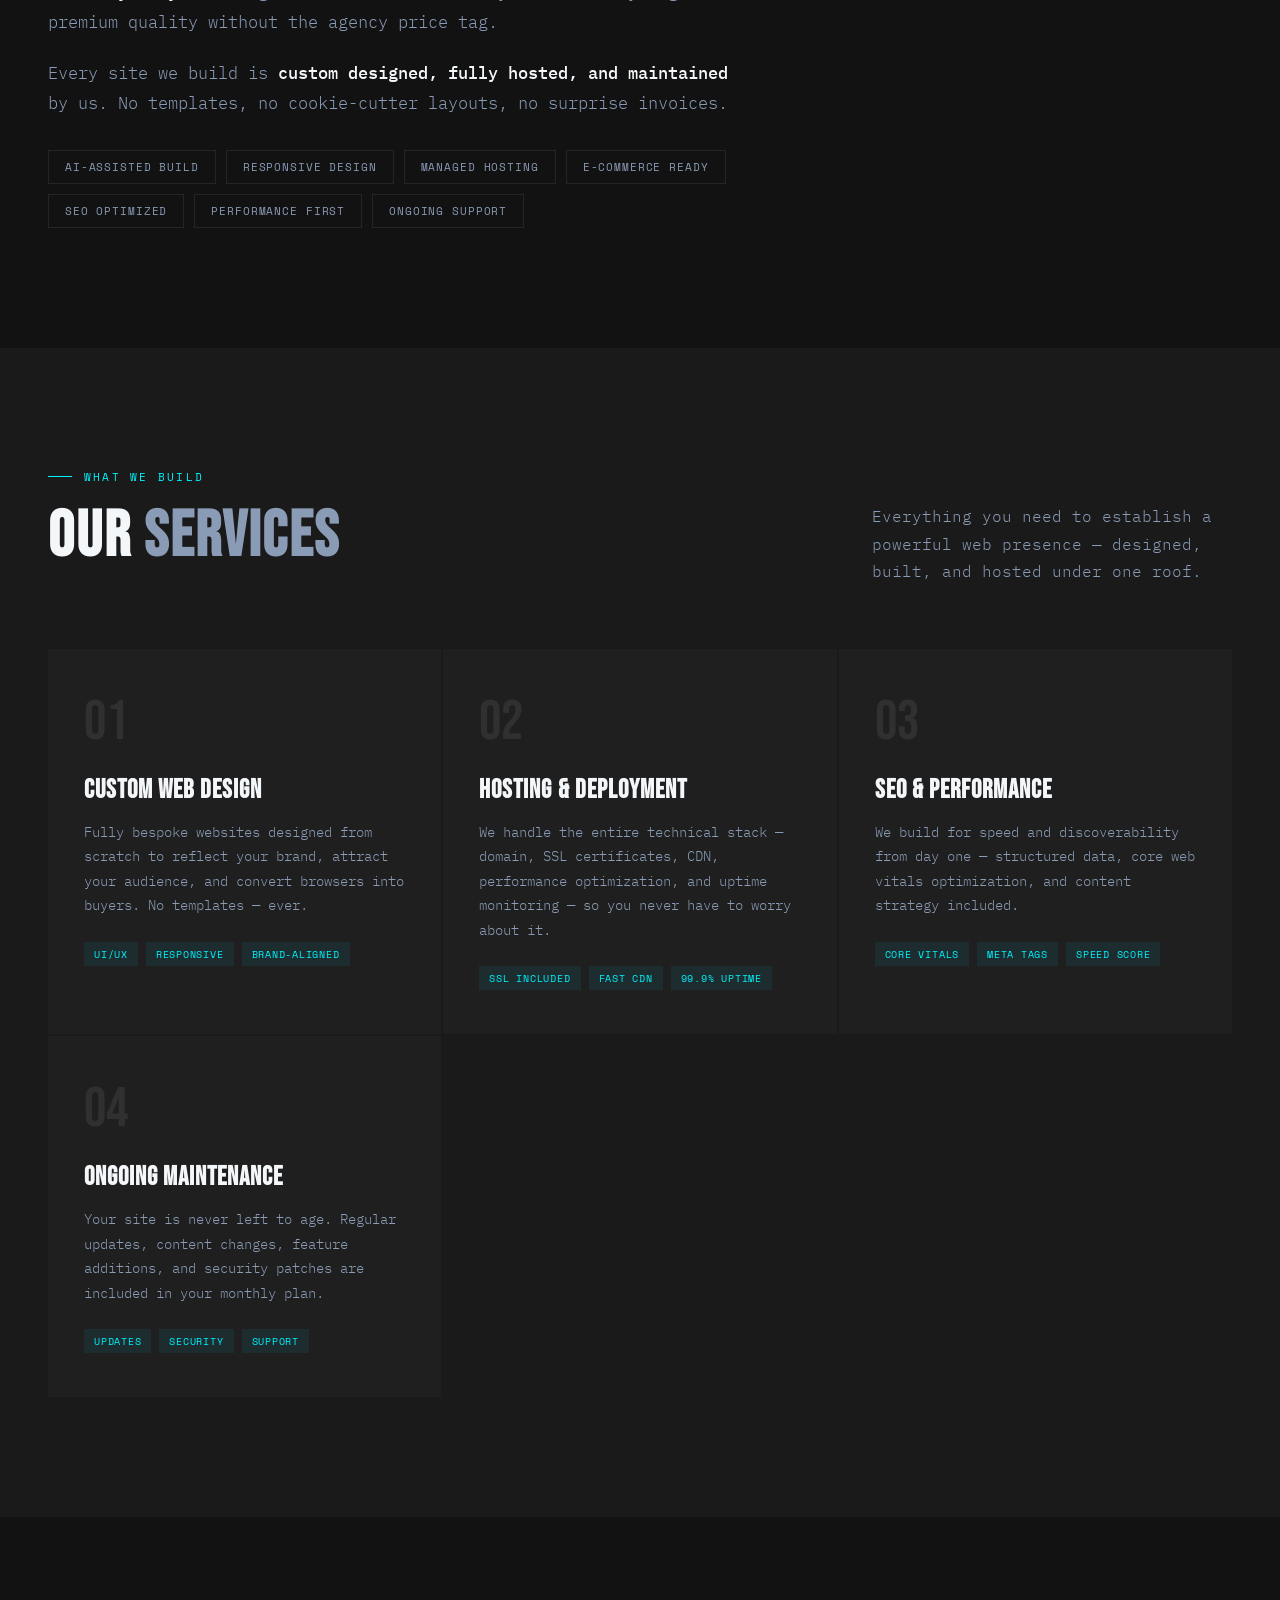
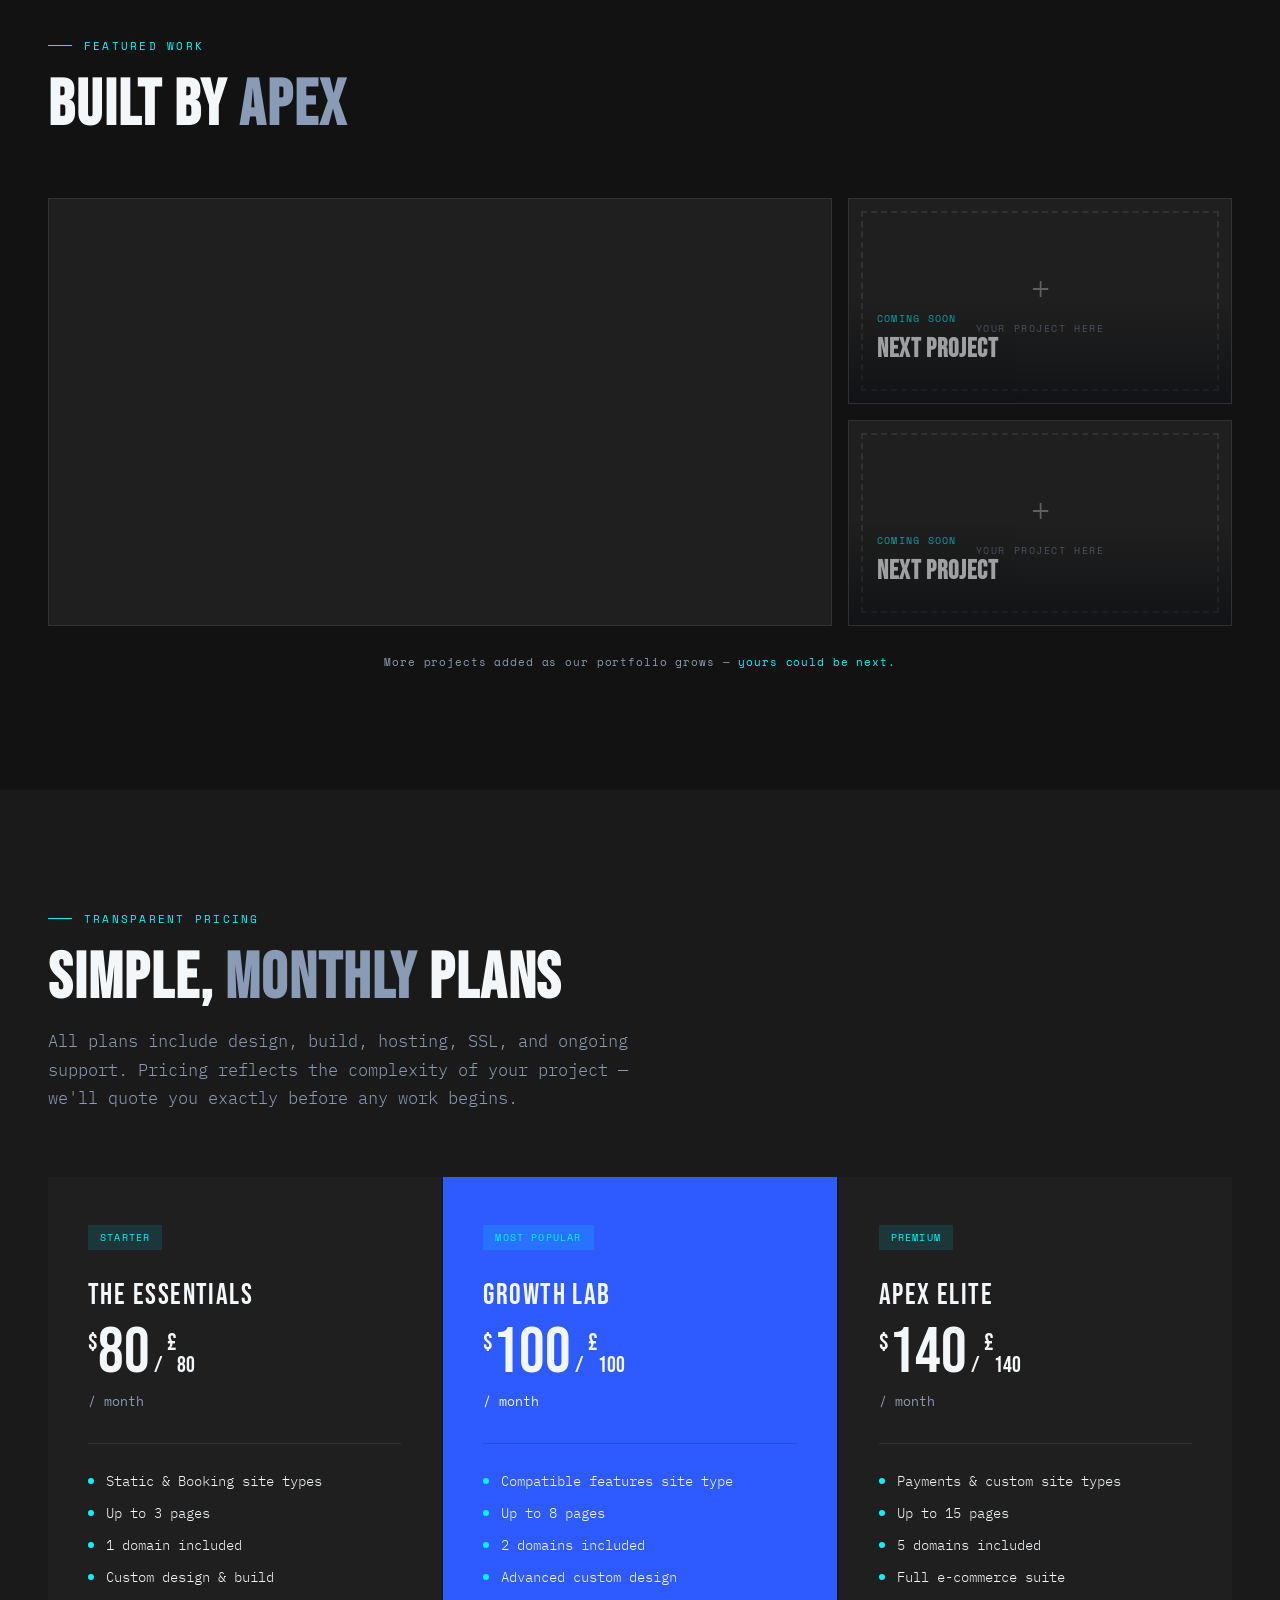
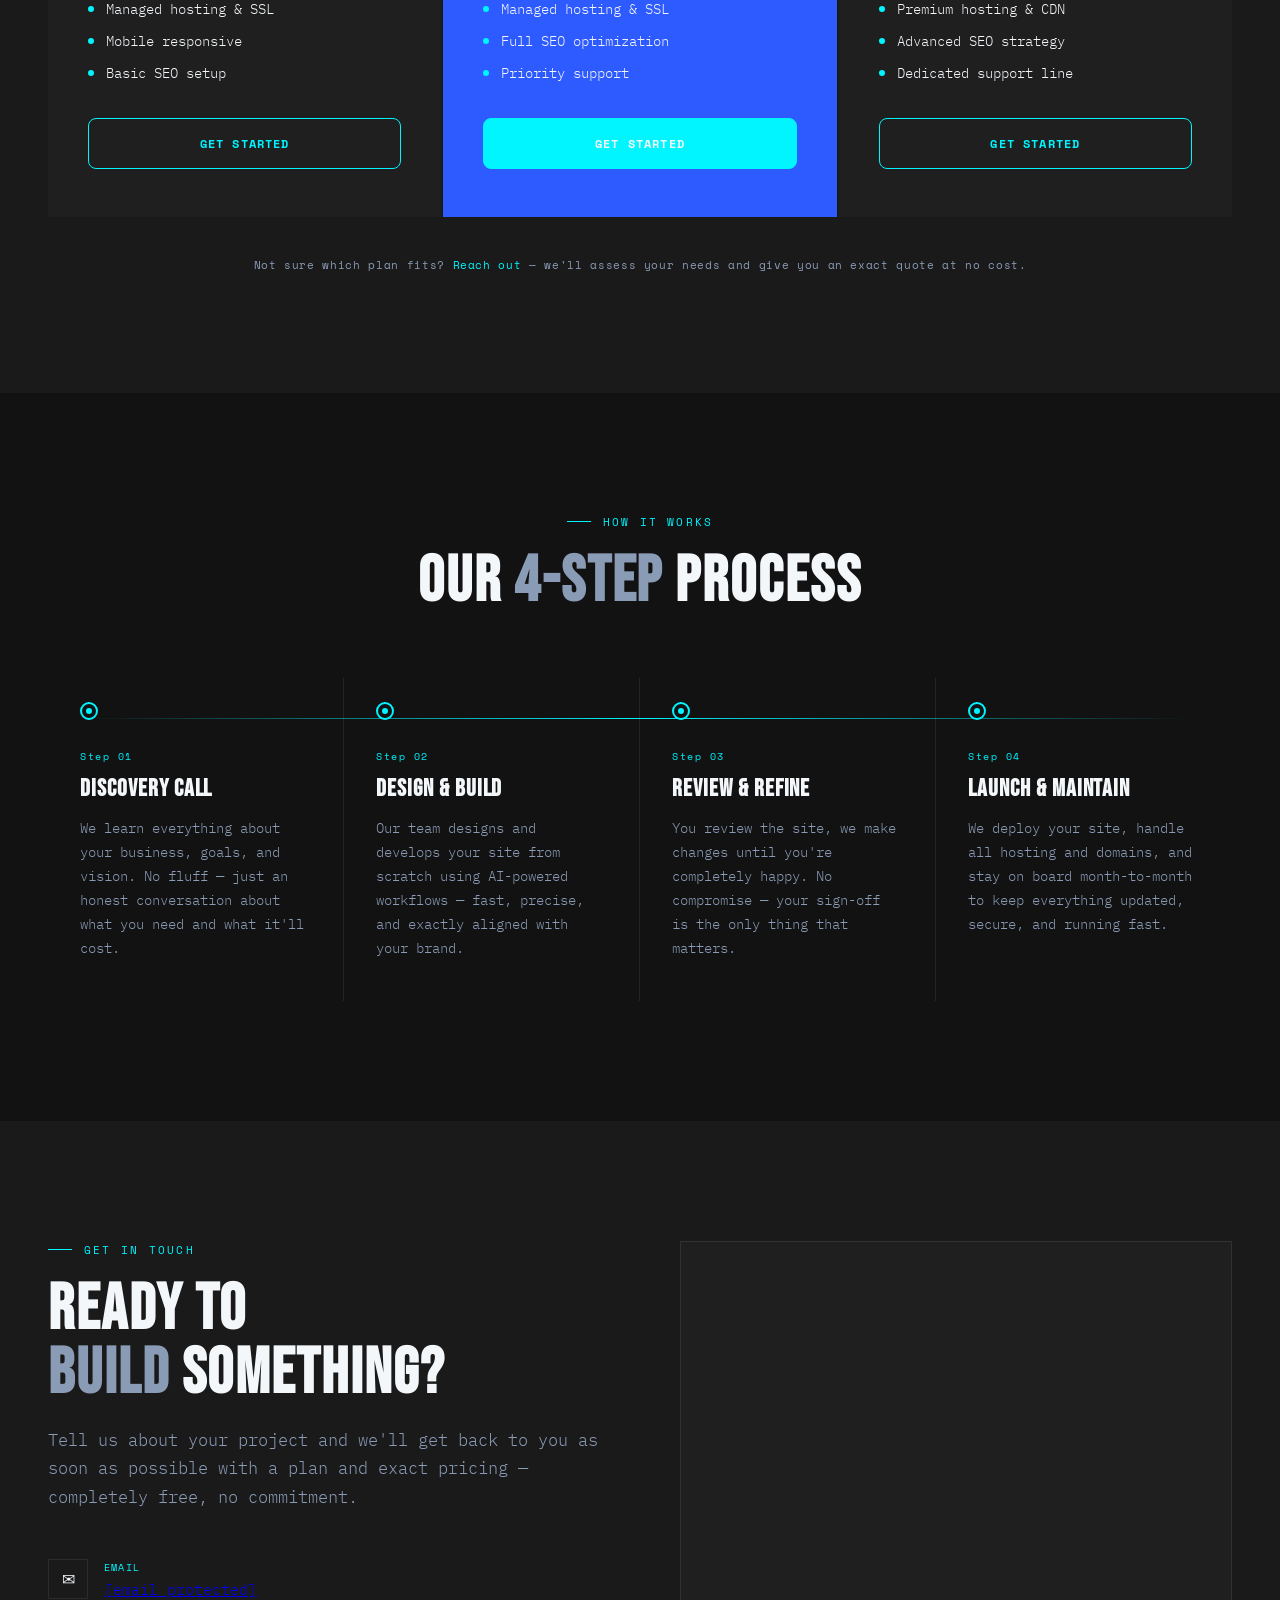
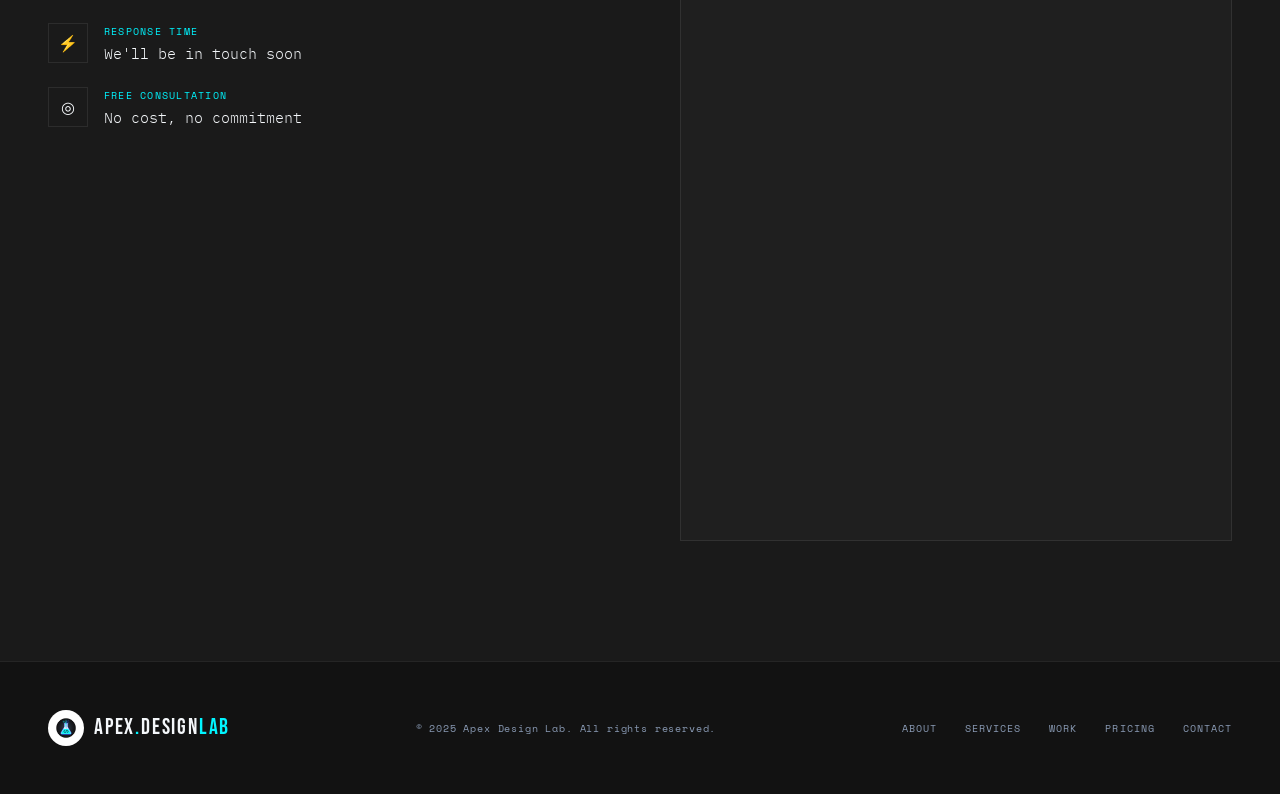
==== commit 4f0dfd29: "Add files via upload" ====
--- a/index.html
+++ b/index.html
@@ -49,6 +49,8 @@
       letter-spacing: 0.08em;
       color: var(--white);
       text-decoration: none;
+      display: flex;
+      align-items: center;
     }
     .nav-logo span { color: var(--accent); }
     .nav-links { display: flex; gap: 36px; list-style: none; }
@@ -806,6 +808,8 @@
       font-size: 1.4rem;
       letter-spacing: 0.08em;
       color: var(--white);
+      display: flex;
+      align-items: center;
     }
     .footer-logo span { color: var(--accent); }
     .footer-copy {
@@ -864,7 +868,7 @@
 
   <!-- NAV -->
   <nav>
-    <a href="#hero" class="nav-logo">Apex<span>.</span>Design<span style="color:var(--accent2)">Lab</span></a>
+    <a href="#hero" class="nav-logo"><img src="[data-uri]" alt="Apex Design Lab" style="height:40px;width:40px;object-fit:cover;border-radius:50%;margin-right:10px;vertical-align:middle;"/>Apex<span>.</span>Design<span style="color:var(--accent)">Lab</span></a>
     <ul class="nav-links">
       <li><a href="#about">About</a></li>
       <li><a href="#services">Services</a></li>
@@ -1163,7 +1167,7 @@
         <div class="contact-icon">✉</div>
         <div>
           <div class="contact-detail-label">Email</div>
-          <div class="contact-detail-val"><a href="/cdn-cgi/l/email-protection" class="__cf_email__" data-cfemail="a4ccc1c8c8cbe4c5d4c1dcc0c1d7cdc3cac8c5c68ac7cbc9">[email&#160;protected]</a></div>
+          <div class="contact-detail-val"><a href="/cdn-cgi/l/email-protection" class="__cf_email__" data-cfemail="fc9499909093bc9d8c998498998f959b92909d9ed29f9391">[email&#160;protected]</a></div>
         </div>
       </div>
       <div class="contact-detail">
@@ -1196,7 +1200,7 @@
 
   <!-- FOOTER -->
   <footer>
-    <div class="footer-logo">Apex<span>.</span>Design<span style="color:var(--accent2)">Lab</span></div>
+    <div class="footer-logo"><img src="[data-uri]" alt="Apex Design Lab" style="height:36px;width:36px;object-fit:cover;border-radius:50%;margin-right:10px;vertical-align:middle;"/>Apex<span>.</span>Design<span style="color:var(--accent)">Lab</span></div>
     <p class="footer-copy">© 2025 Apex Design Lab. All rights reserved.</p>
     <div class="footer-links">
       <a href="#about">About</a>
@@ -1210,9 +1214,4 @@
   <script data-cfasync="false" src="/cdn-cgi/scripts/5c5dd728/cloudflare-static/email-decode.min.js"></script><script>
     // Nav scroll style
     const nav = document.querySelector('nav');
-    window.addEventListener('scroll', () => {
-      if (window.scrollY > 60) {
-        nav.style.background = 'rgba(18,18,18,0.97)';
-        nav.style.backdropFilter = 'blur(12px)';
-        nav.style.borderBottom = '1px solid rgba(255,255,255,0.06)';
-      } +    window.addEventListen
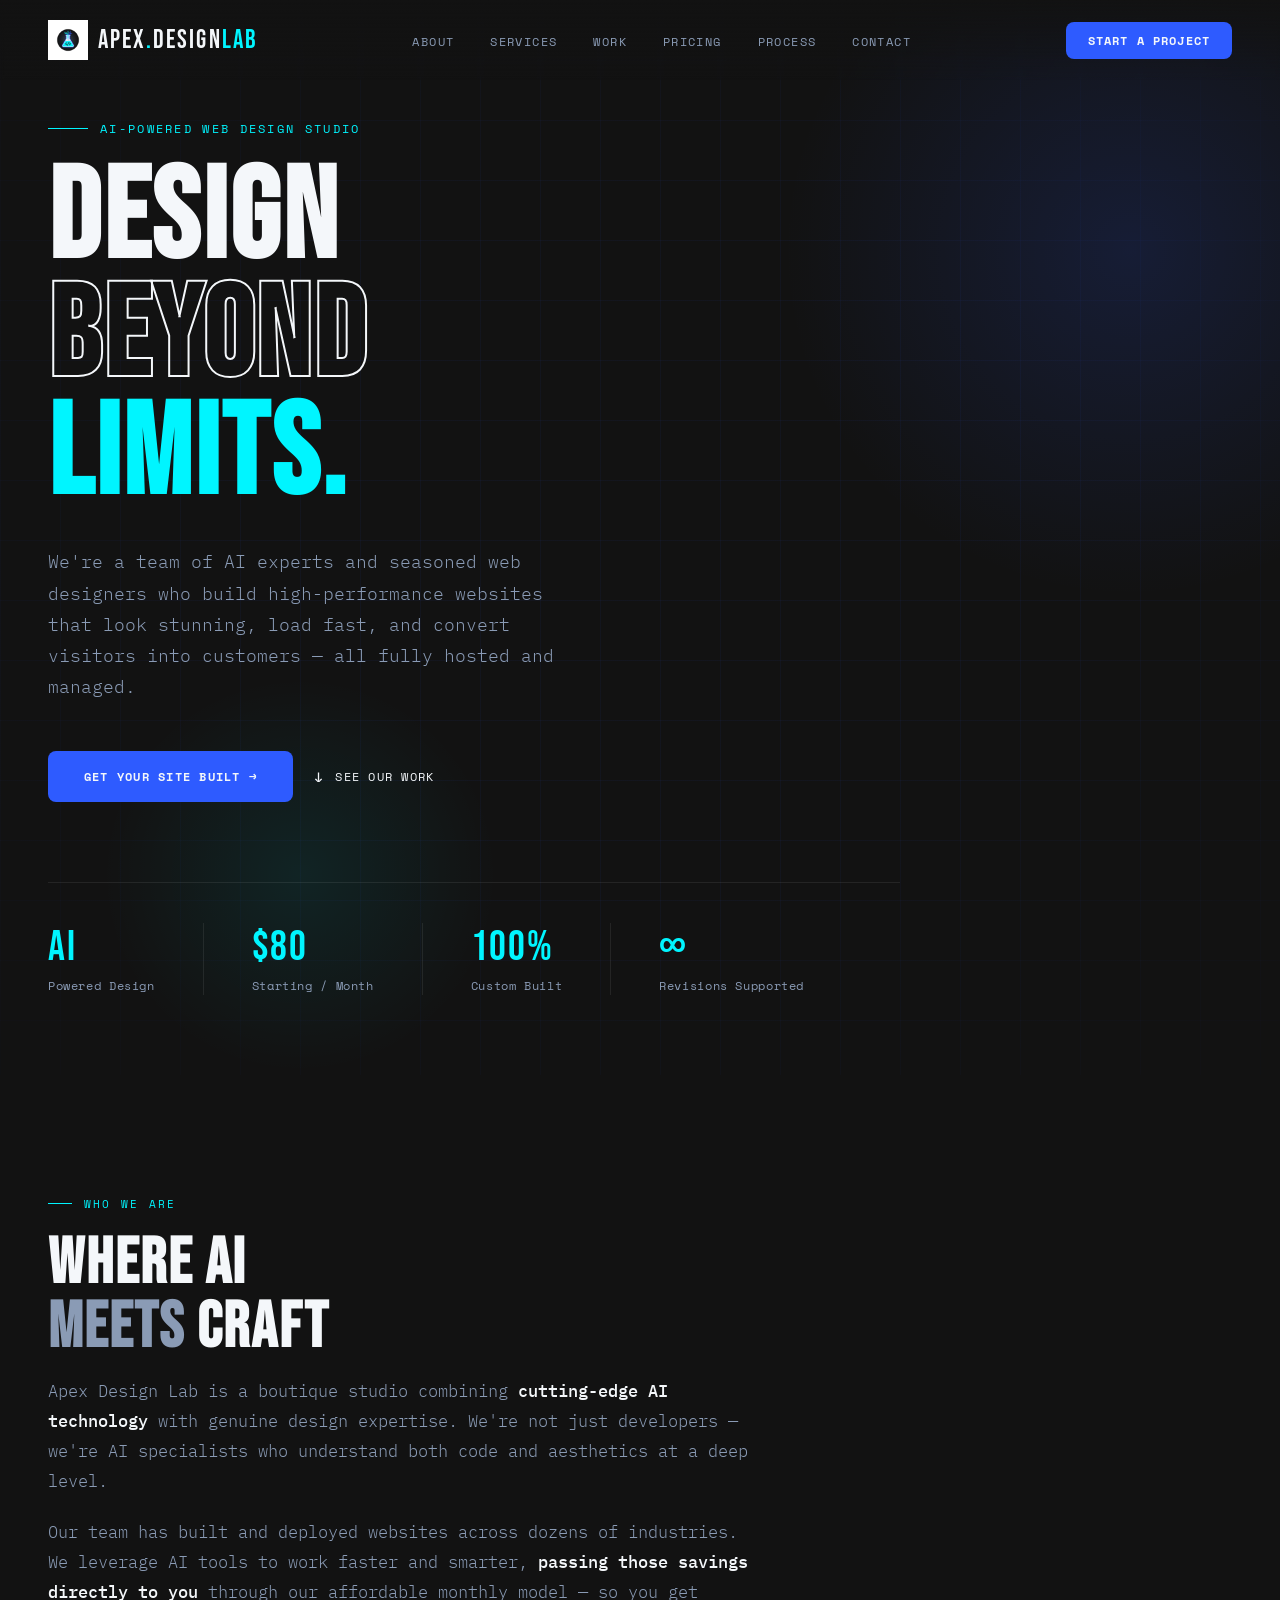
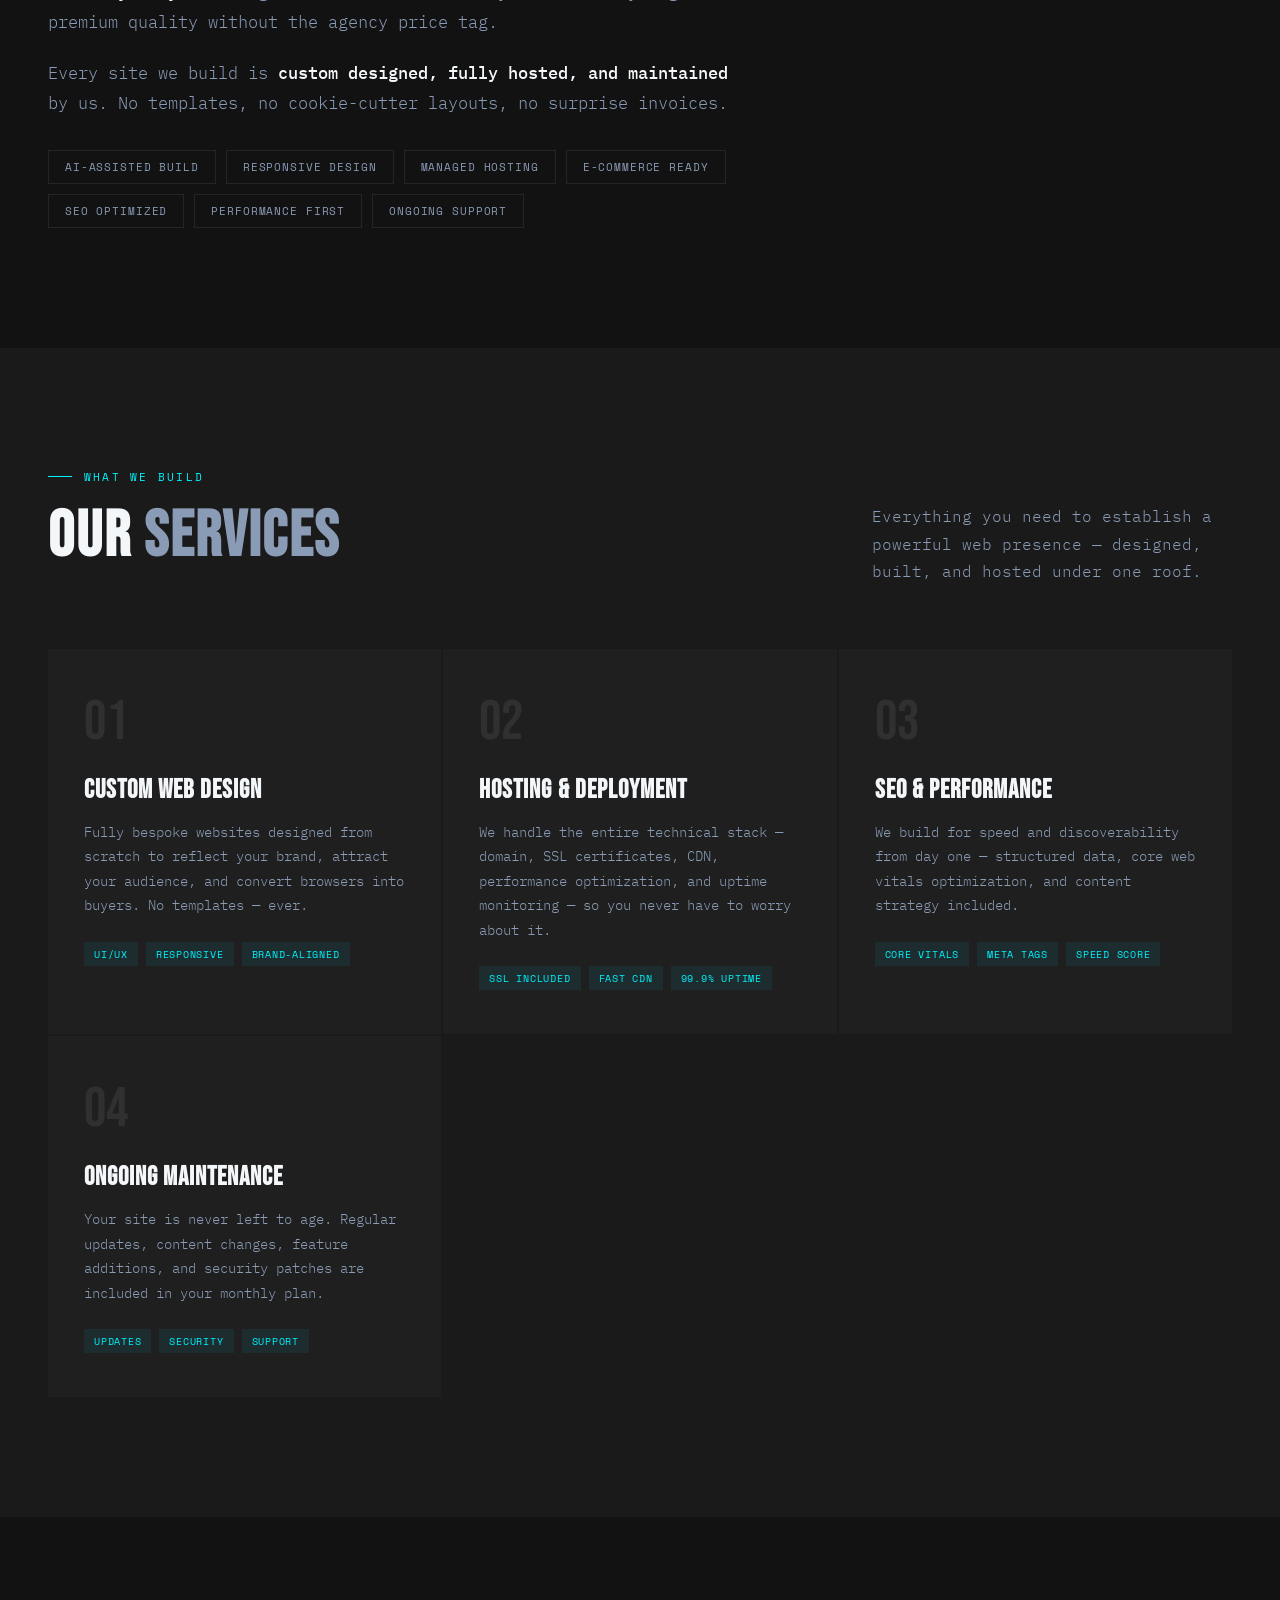
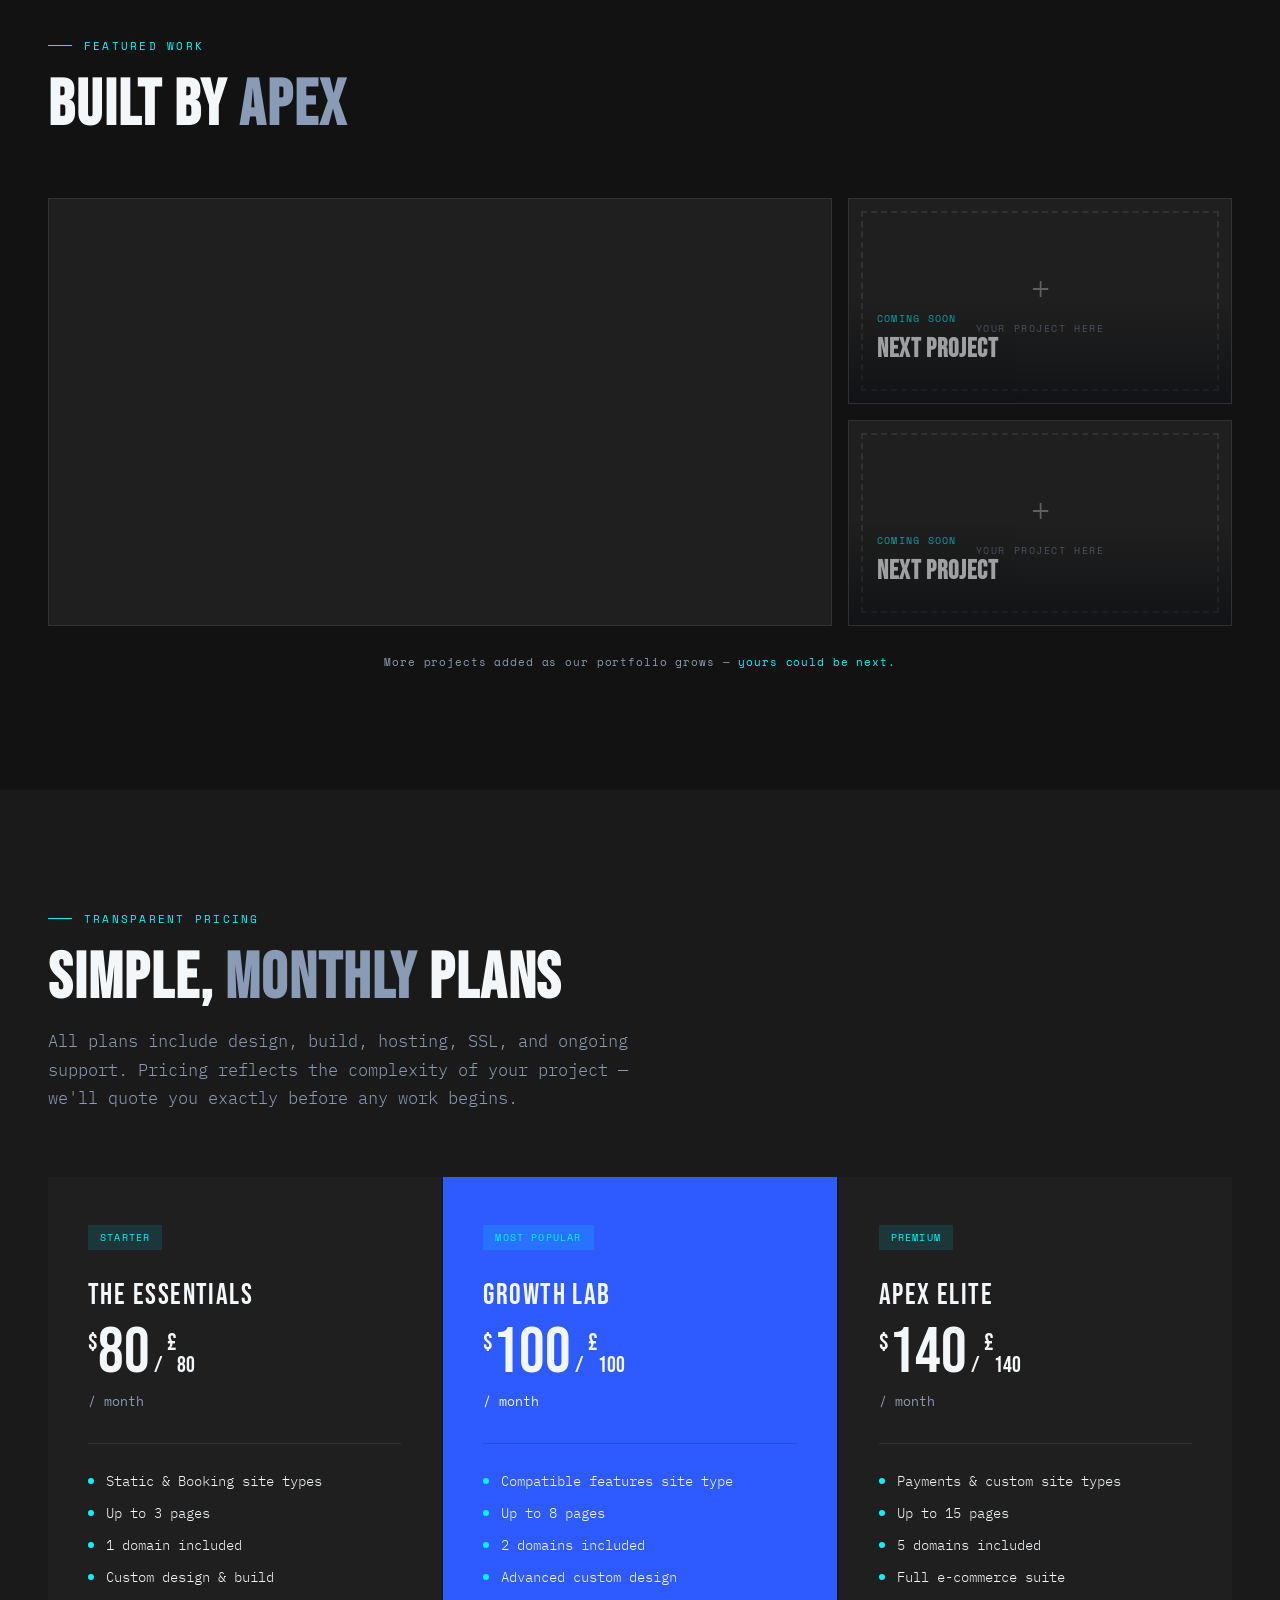
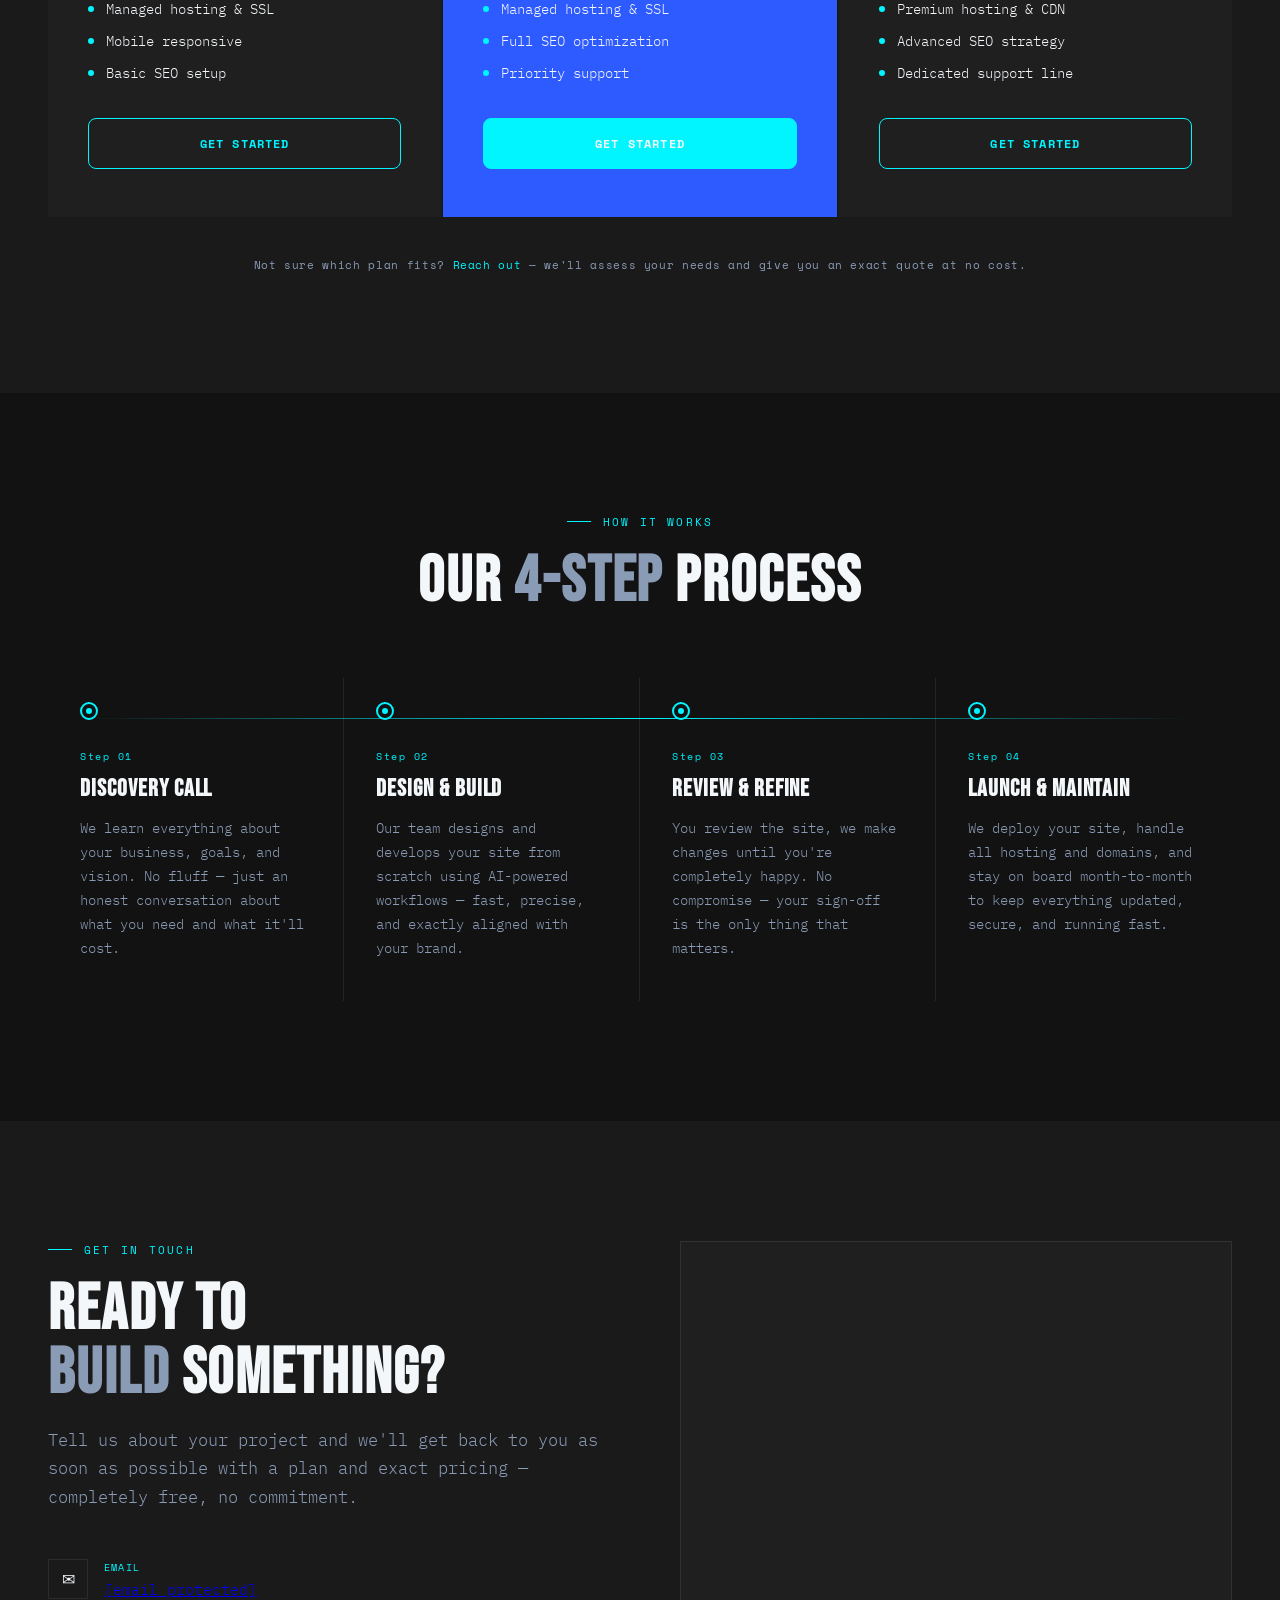
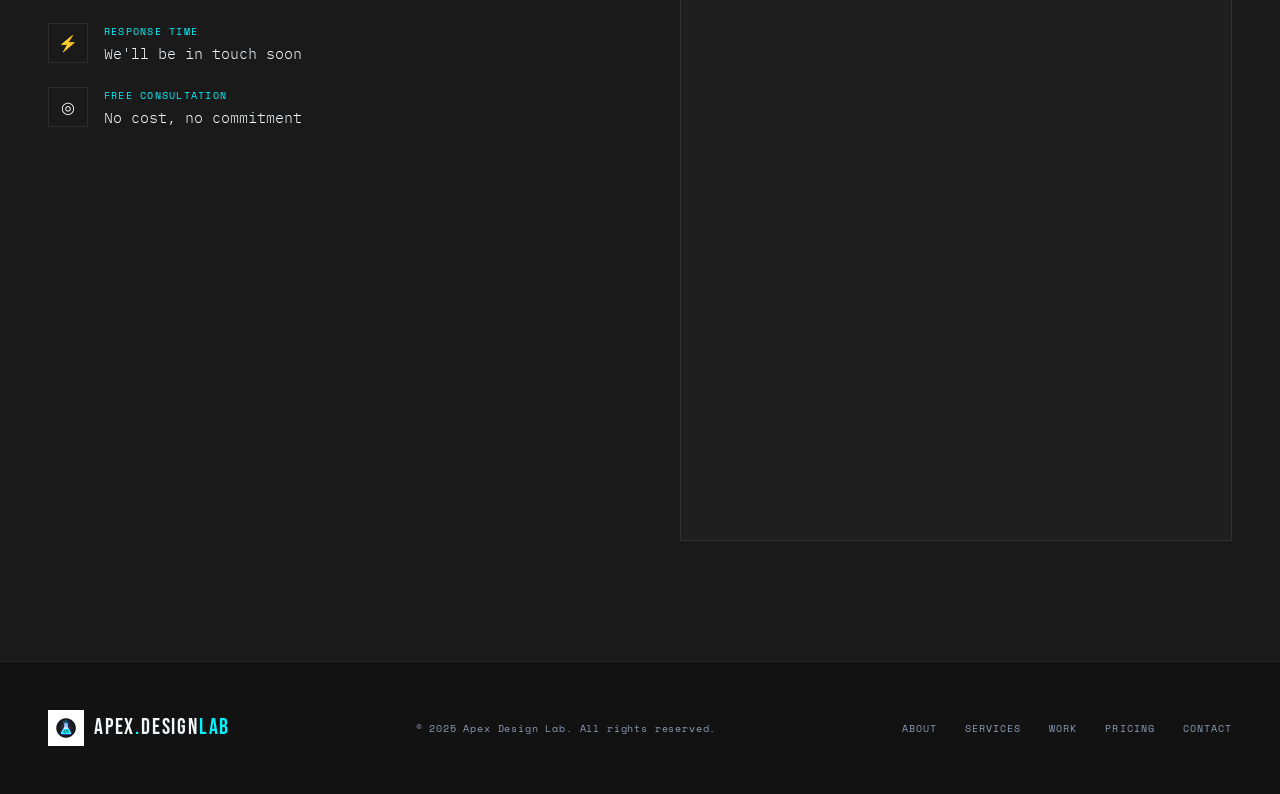
==== commit e3b077b9: "Add files via upload" ====
--- a/index.html
+++ b/index.html
@@ -4,6 +4,7 @@
   <meta charset="UTF-8" />
   <meta name="viewport" content="width=device-width, initial-scale=1.0"/>
   <title>Apex Design Lab — AI-Powered Web Design</title>
+  <link rel="icon" type="image/png" href="[data-uri]">
   <link href="https://fonts.googleapis.com/css2?family=Bebas+Neue&family=IBM+Plex+Mono:wght@300;400;500&family=Space+Mono:wght@400;700&display=swap" rel="stylesheet"/>
   <style>
     *, *::before, *::after { box-sizing: border-box; margin: 0; padding: 0; }
@@ -868,7 +869,7 @@
 
   <!-- NAV -->
   <nav>
-    <a href="#hero" class="nav-logo"><img src="[data-uri]" alt="Apex Design Lab" style="height:40px;width:40px;object-fit:cover;border-radius:50%;margin-right:10px;vertical-align:middle;"/>Apex<span>.</span>Design<span style="color:var(--accent)">Lab</span></a>
+    <a href="#hero" class="nav-logo"><img src="[data-uri]" alt="Apex Design Lab" style="height:40px;width:40px;object-fit:cover;margin-right:10px;vertical-align:middle;"/>Apex<span>.</span>Design<span style="color:var(--accent)">Lab</span></a>
     <ul class="nav-links">
       <li><a href="#about">About</a></li>
       <li><a href="#services">Services</a></li>
@@ -1200,7 +1201,7 @@
 
   <!-- FOOTER -->
   <footer>
-    <div class="footer-logo"><img src="[data-uri]" alt="Apex Design Lab" style="height:36px;width:36px;object-fit:cover;border-radius:50%;margin-right:10px;vertical-align:middle;"/>Apex<span>.</span>Design<span style="color:var(--accent)">Lab</span></div>
+    <div class="footer-logo"><img src="[data-uri]" alt="Apex Design Lab" style="height:36px;width:36px;object-fit:cover;margin-right:10px;vertical-align:middle;"/>Apex<span>.</span>Design<span style="color:var(--accent)">Lab</span></div>
     <p class="footer-copy">© 2025 Apex Design Lab. All rights reserved.</p>
     <div class="footer-links">
       <a href="#about">About</a>
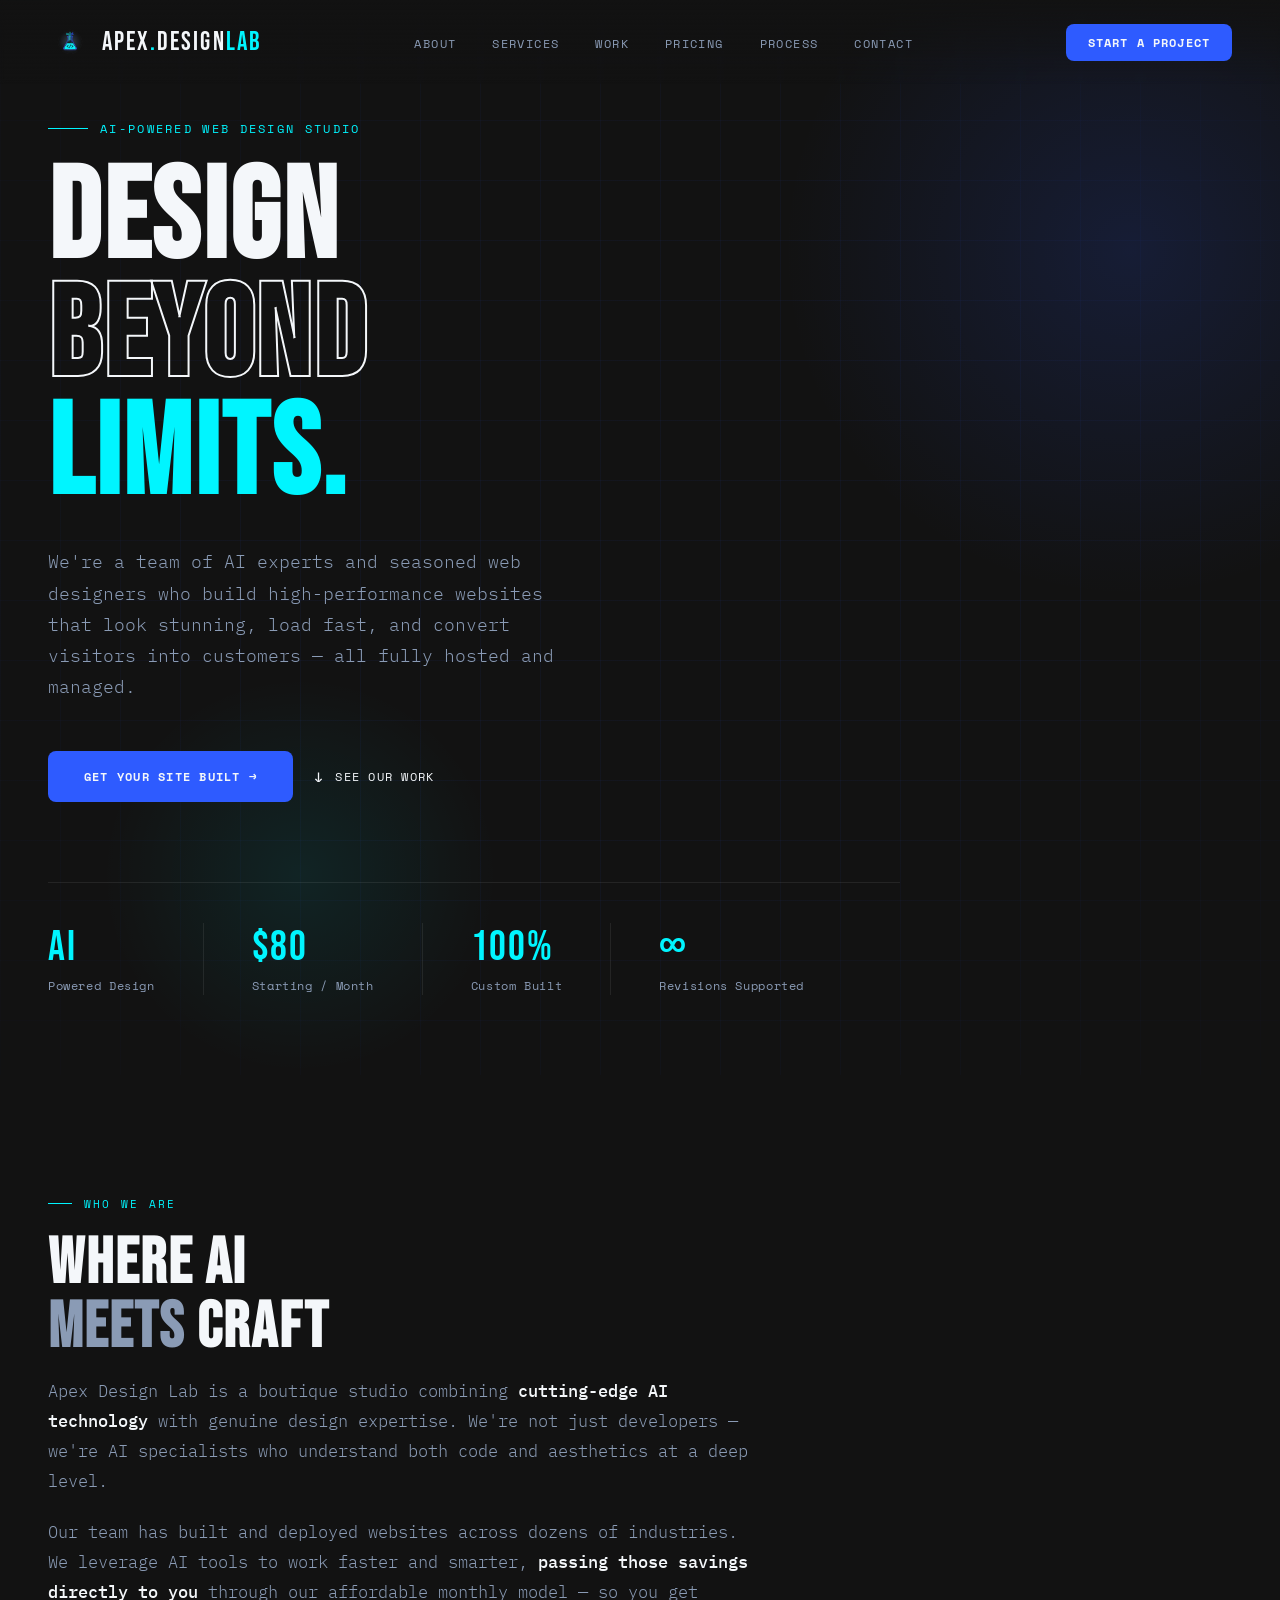
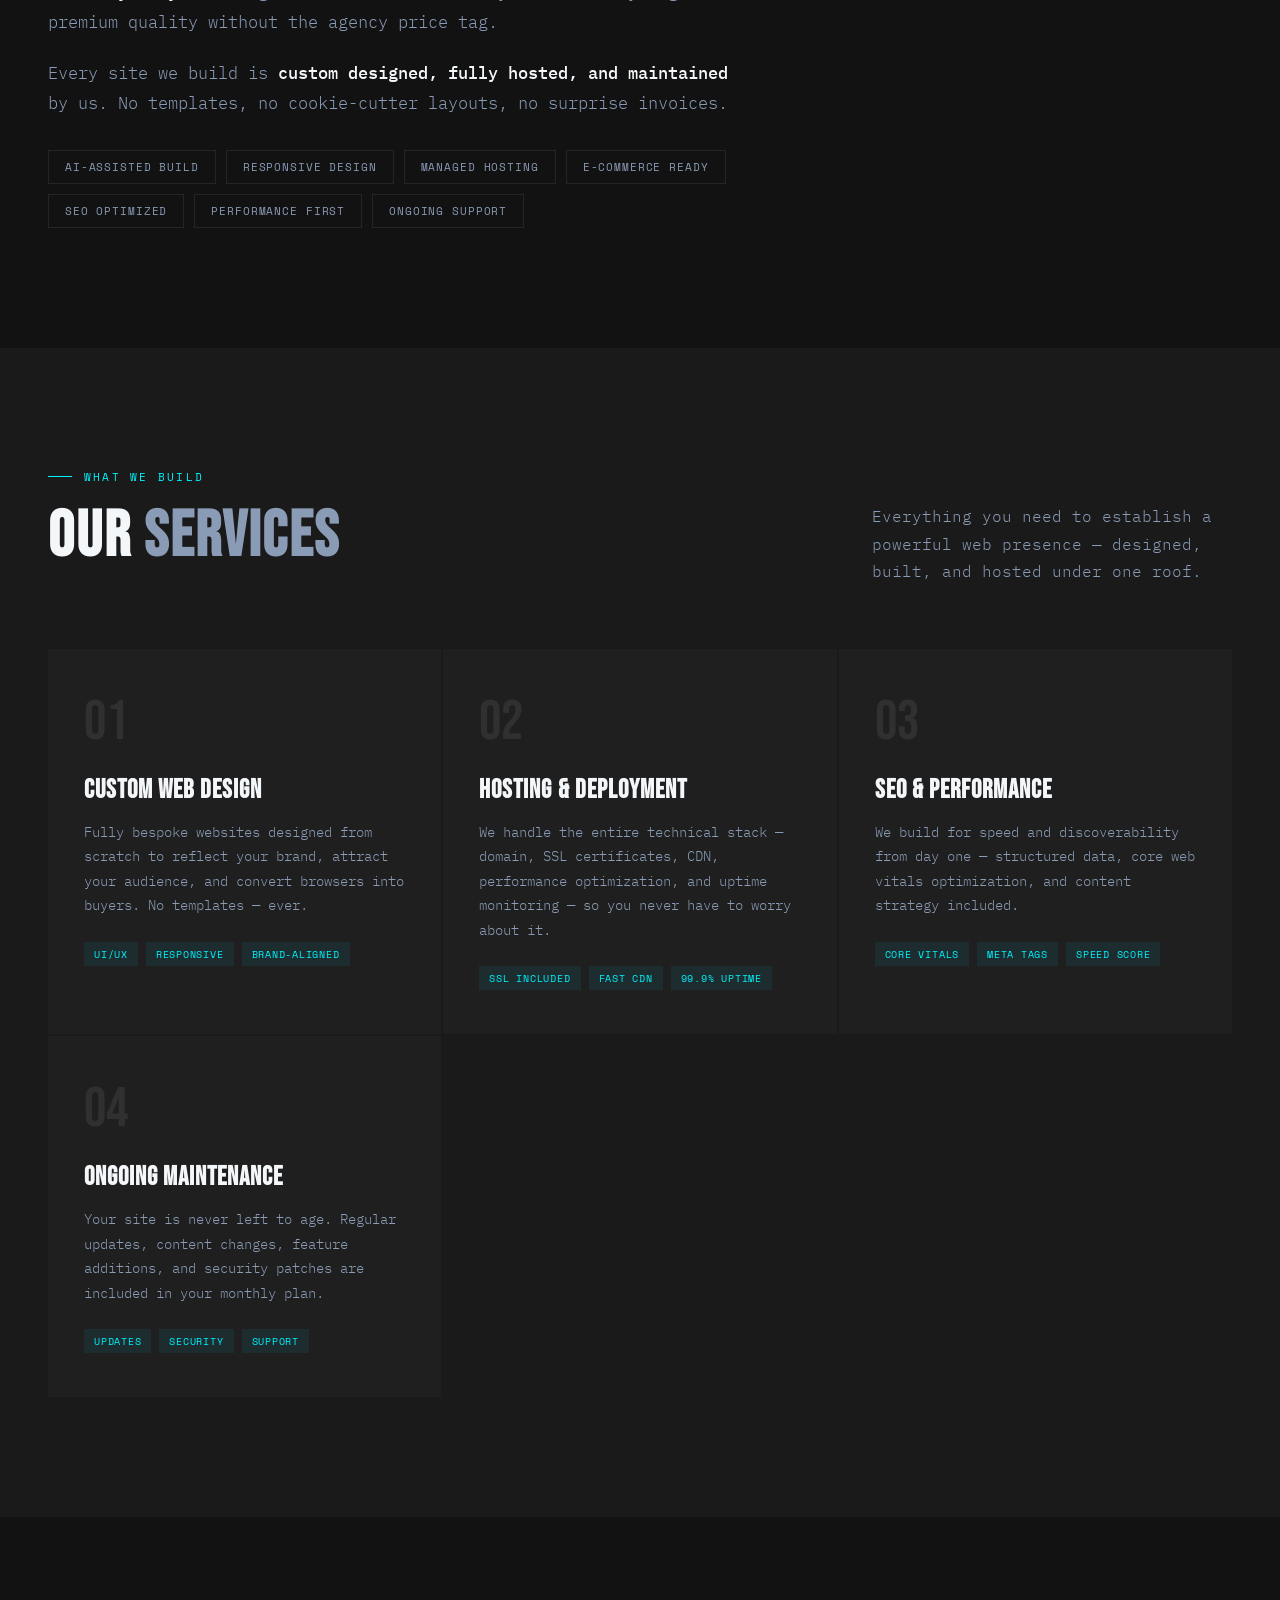
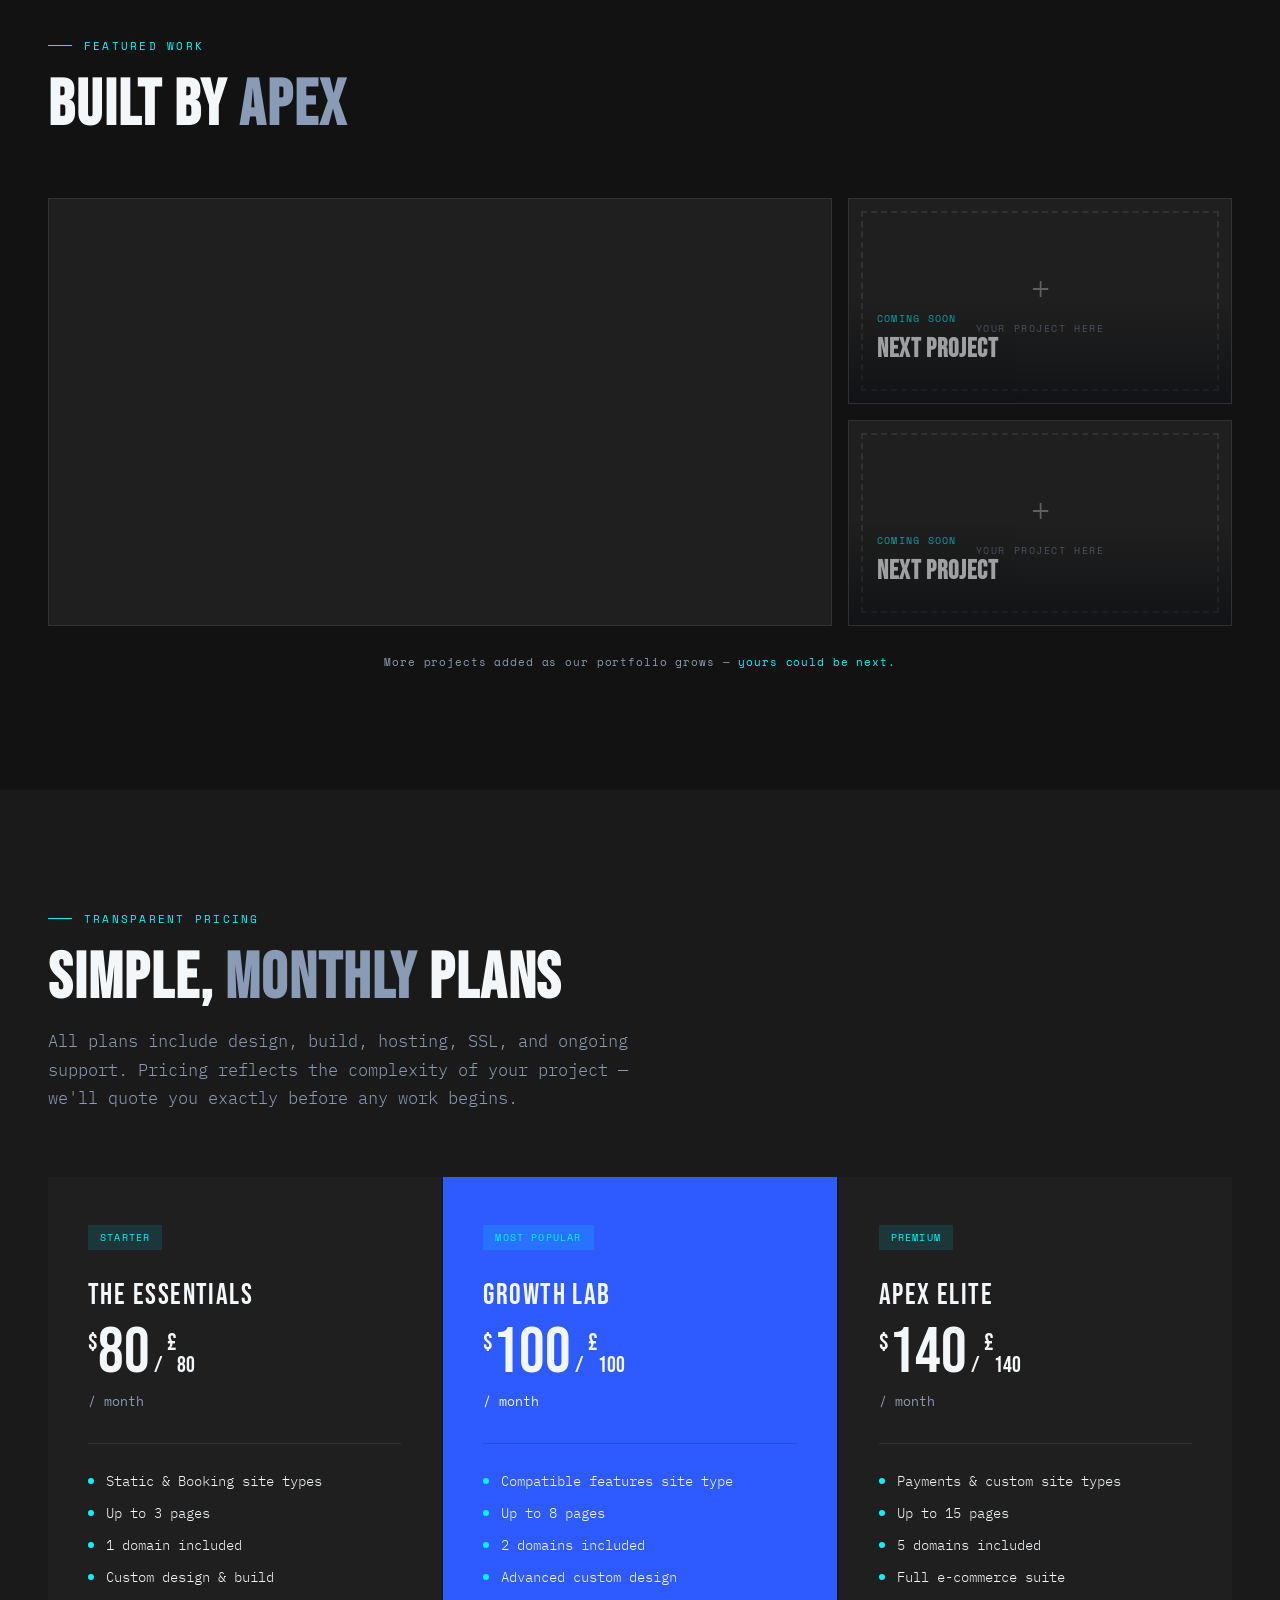
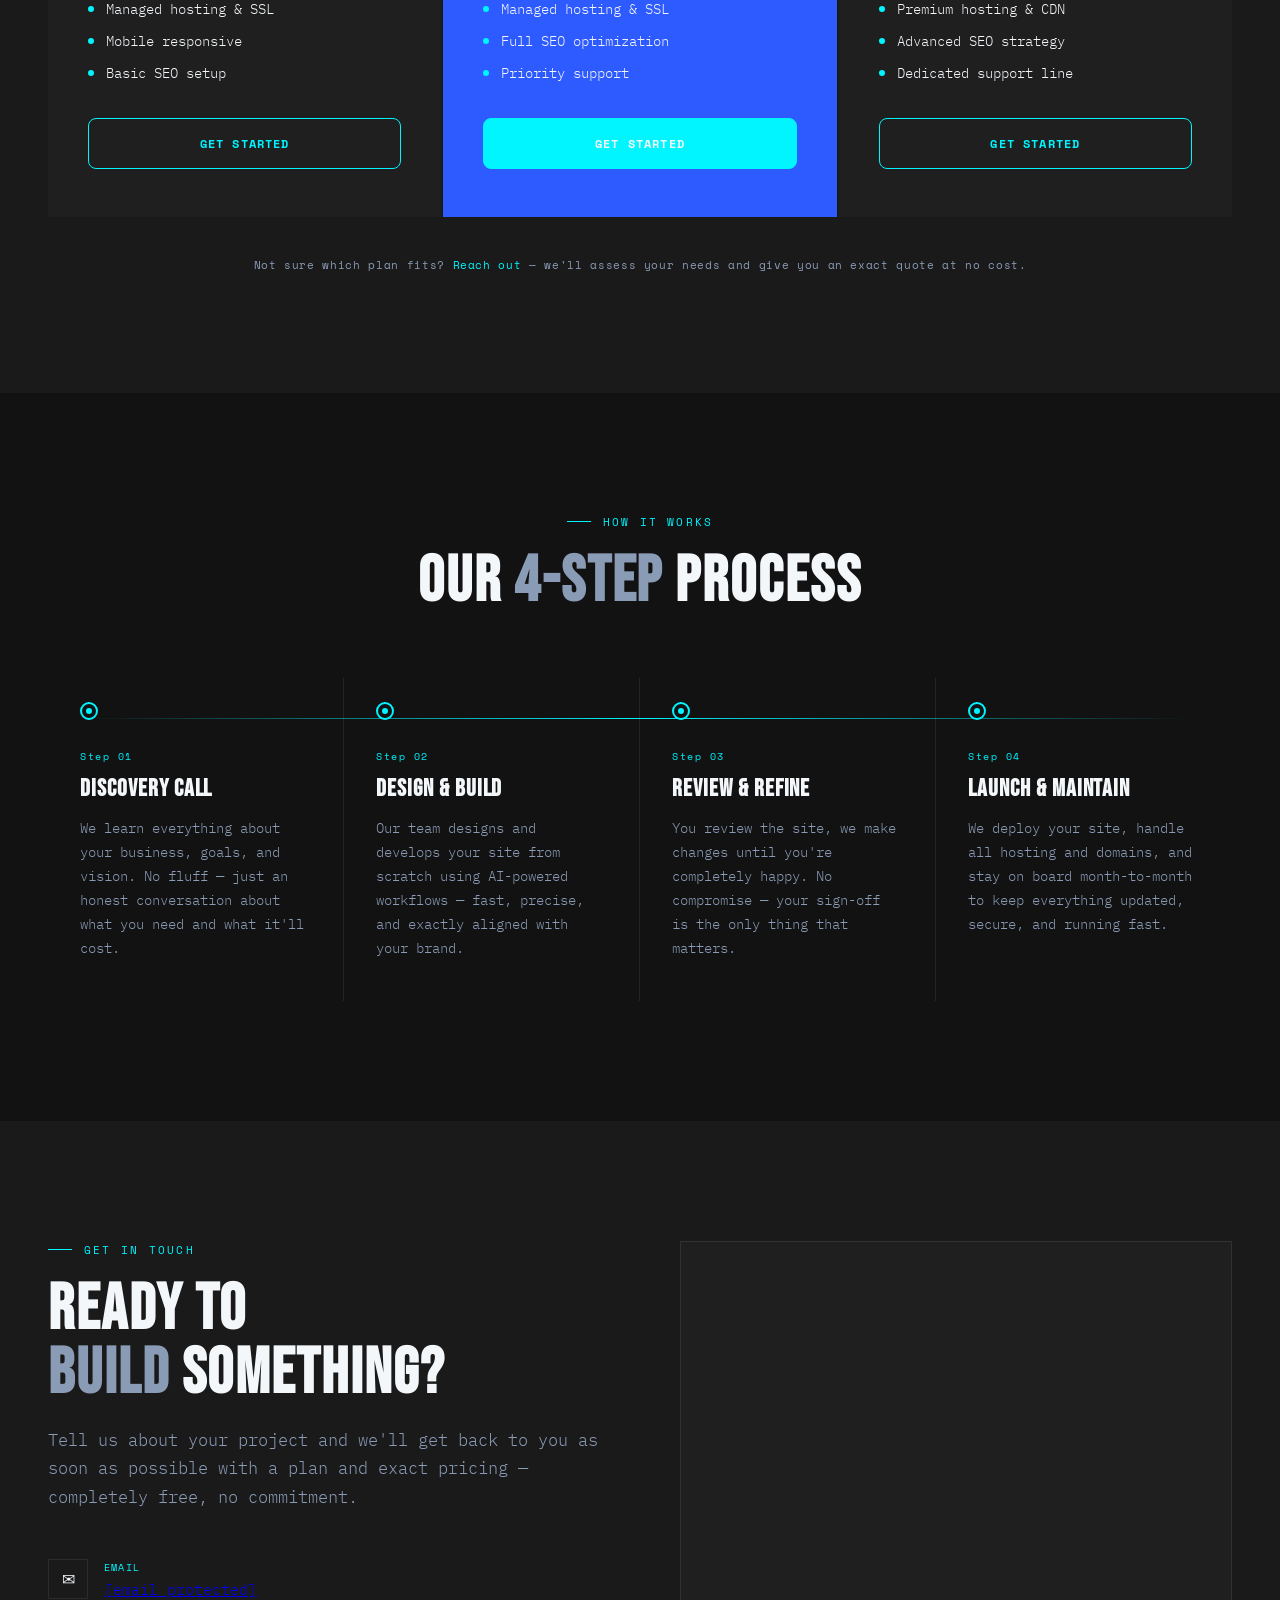
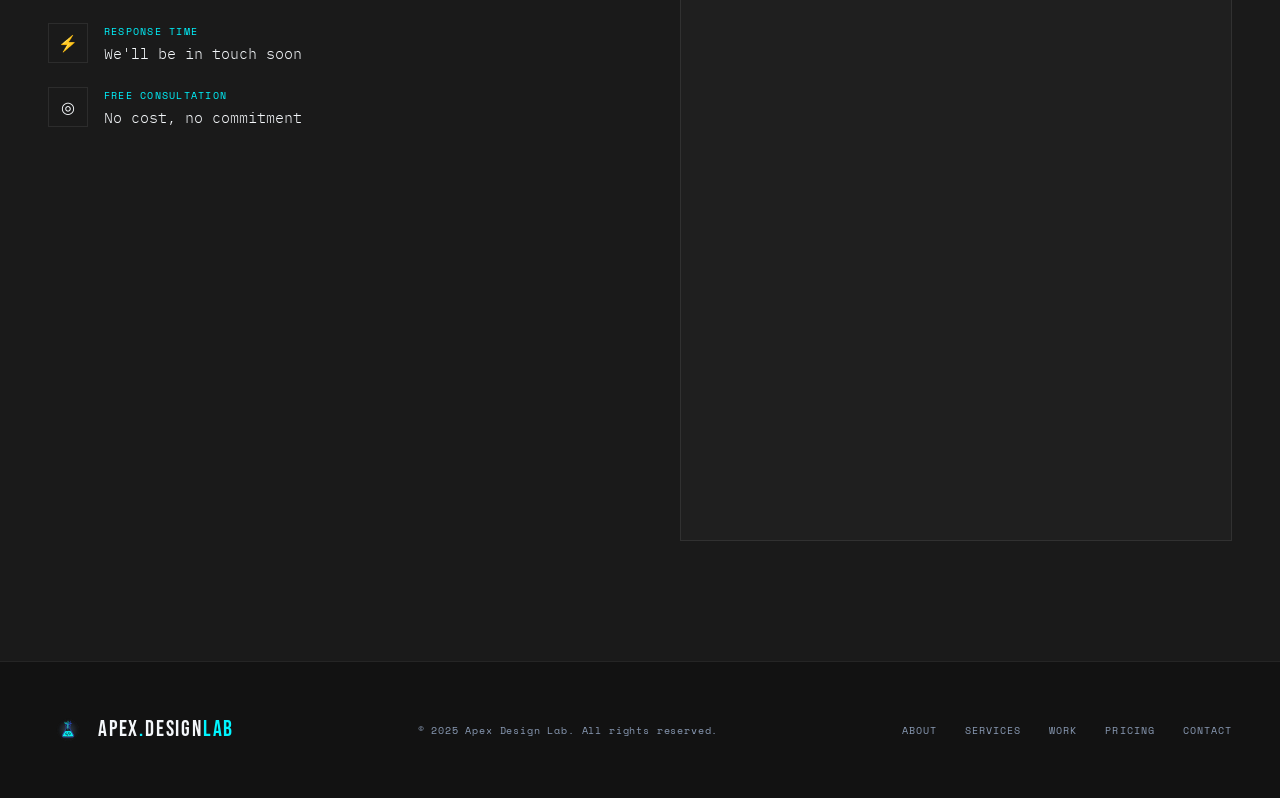
==== commit fbbd4693: "Add files via upload" ====
--- a/index.html
+++ b/index.html
@@ -4,7 +4,7 @@
   <meta charset="UTF-8" />
   <meta name="viewport" content="width=device-width, initial-scale=1.0"/>
   <title>Apex Design Lab — AI-Powered Web Design</title>
-  <link rel="icon" type="image/png" href="[data-uri]">
+  <link rel="icon" type="image/png" href="apedesignlab-logo.png">
   <link href="https://fonts.googleapis.com/css2?family=Bebas+Neue&family=IBM+Plex+Mono:wght@300;400;500&family=Space+Mono:wght@400;700&display=swap" rel="stylesheet"/>
   <style>
     *, *::before, *::after { box-sizing: border-box; margin: 0; padding: 0; }
@@ -869,7 +869,7 @@
 
   <!-- NAV -->
   <nav>
-    <a href="#hero" class="nav-logo"><img src="[data-uri]" alt="Apex Design Lab" style="height:40px;width:40px;object-fit:cover;margin-right:10px;vertical-align:middle;"/>Apex<span>.</span>Design<span style="color:var(--accent)">Lab</span></a>
+    <a href="#hero" class="nav-logo"><img src="apedesignlab-logo.png" alt="Apex Design Lab" style="height:44px;width:44px;object-fit:cover;margin-right:10px;vertical-align:middle;border-radius:50%;display:block;"/>Apex<span>.</span>Design<span style="color:var(--accent)">Lab</span></a>
     <ul class="nav-links">
       <li><a href="#about">About</a></li>
       <li><a href="#services">Services</a></li>
@@ -1011,12 +1011,12 @@
       <!-- Featured: Hair Affairs Boutique -->
       <div class="gallery-item featured">
         <div class="gallery-iframe-wrap">
-          <iframe src="https://hairaffairsboutique.netlify.app/" title="Hair Affairs Boutique" loading="lazy" scrolling="no" tabindex="-1"></iframe>
+          <iframe src="https://apexdesignlab.github.io/hairaffairsboutique/" title="Hair Affairs Boutique" loading="lazy" scrolling="no" tabindex="-1"></iframe>
         </div>
         <div class="gallery-overlay">
-          <div class="gallery-overlay-tag">E-Commerce · Hair & Beauty</div>
+          <div class="gallery-overlay-tag">Spa · Hair & Beauty</div>
           <h3>Hair Affairs Boutique</h3>
-          <a href="https://hairaffairsboutique.netlify.app/" target="_blank" class="gallery-link">View Live Site →</a>
+          <a href="https://apexdesignlab.github.io/hairaffairsboutique/" target="_blank" class="gallery-link">View Live Site →</a>
         </div>
       </div>
 
@@ -1201,7 +1201,7 @@
 
   <!-- FOOTER -->
   <footer>
-    <div class="footer-logo"><img src="[data-uri]" alt="Apex Design Lab" style="height:36px;width:36px;object-fit:cover;margin-right:10px;vertical-align:middle;"/>Apex<span>.</span>Design<span style="color:var(--accent)">Lab</span></div>
+    <div class="footer-logo"><img src="apedesignlab-logo.png" alt="Apex Design Lab" style="height:40px;width:40px;object-fit:cover;margin-right:10px;vertical-align:middle;border-radius:50%;display:block;"/>Apex<span>.</span>Design<span style="color:var(--accent)">Lab</span></div>
     <p class="footer-copy">© 2025 Apex Design Lab. All rights reserved.</p>
     <div class="footer-links">
       <a href="#about">About</a>
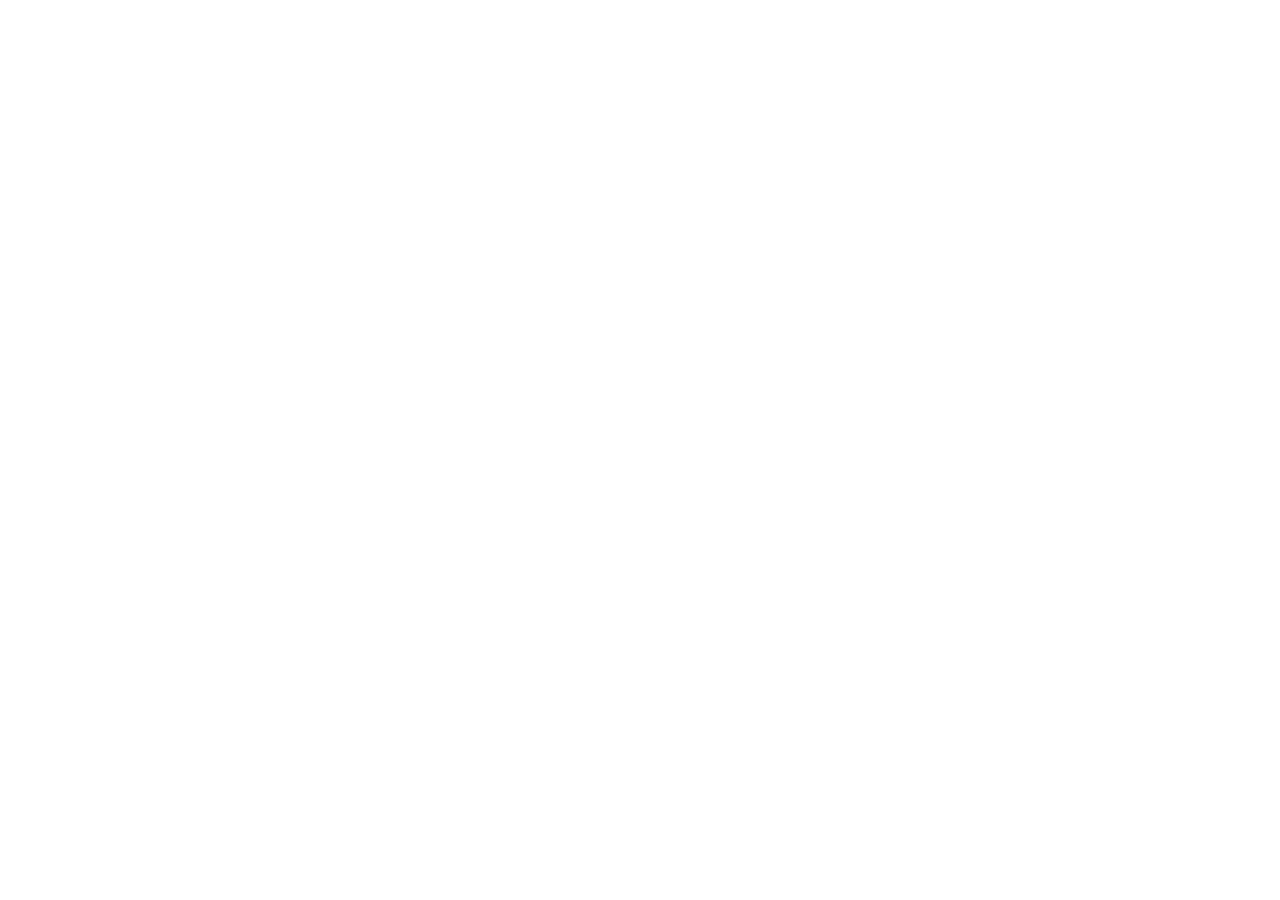
==== commit 87886c20: "Update site info for publish Edited UI in Lovable  Co-authored-by: apexdesignlab <267165702+apexdesi" ====
--- a/index.html
+++ b/index.html
@@ -1,1218 +1,30 @@
-<!DOCTYPE html>
+<!doctype html>
 <html lang="en">
-<head>
-  <meta charset="UTF-8" />
-  <meta name="viewport" content="width=device-width, initial-scale=1.0"/>
-  <title>Apex Design Lab — AI-Powered Web Design</title>
-  <link rel="icon" type="image/png" href="apedesignlab-logo.png">
-  <link href="https://fonts.googleapis.com/css2?family=Bebas+Neue&family=IBM+Plex+Mono:wght@300;400;500&family=Space+Mono:wght@400;700&display=swap" rel="stylesheet"/>
-  <style>
-    *, *::before, *::after { box-sizing: border-box; margin: 0; padding: 0; }
+  <head>
+    <meta charset="UTF-8" />
+    <meta name="viewport" content="width=device-width, initial-scale=1.0" />
+    <!-- TODO: Set the document title to the name of your application -->
+    <title>Apex Design Lab - Ai powered web design</title>
+    <meta name="description" content="Landing page for Apex Design Lab a web design agency">
+    <meta name="author" content="Lovable" />
 
-    :root {
-      --black: #121212;
-      --surface: #1a1a1a;
-      --card: #1f1f1f;
-      --border: rgba(255,255,255,0.08);
-      --accent: #00F5FF;
-      --primary: #2E5BFF;
-      --accent2: #2E5BFF;
-      --text: #F4F7FA;
-      --muted: #8a9bb5;
-      --white: #F4F7FA;
-      --neutral: #F4F7FA;
-    }
+    <!-- TODO: Update og:title to match your application name -->
+    
+    
+    <meta property="og:type" content="website" />
+    <meta property="og:image" content="https://pub-bb2e103a32db4e198524a2e9ed8f35b4.r2.dev/7cd57e6f-3169-4000-9a3d-ed8b6b1e0132/id-preview-ffcc4bf5--314183aa-3258-4e08-8a87-896d0886b16b.lovable.app-1774760754157.png">
 
-    html { scroll-behavior: smooth; }
+    <meta name="twitter:card" content="summary_large_image" />
+    <meta name="twitter:site" content="@Lovable" />
+    <meta name="twitter:image" content="https://pub-bb2e103a32db4e198524a2e9ed8f35b4.r2.dev/7cd57e6f-3169-4000-9a3d-ed8b6b1e0132/id-preview-ffcc4bf5--314183aa-3258-4e08-8a87-896d0886b16b.lovable.app-1774760754157.png">
+    <meta property="og:title" content="Apex Design Lab - Ai powered web design">
+  <meta name="twitter:title" content="Apex Design Lab - Ai powered web design">
+  <meta property="og:description" content="Landing page for Apex Design Lab a web design agency">
+  <meta name="twitter:description" content="Landing page for Apex Design Lab a web design agency">
+</head>
 
-    body {
-      background: var(--black);
-      color: var(--text);
-      font-family: 'IBM Plex Mono', monospace;
-      font-weight: 300;
-      overflow-x: hidden;
-    }
-
-
-
-    /* ─── NAV ─── */
-    nav {
-      position: fixed; top: 0; left: 0; right: 0;
-      z-index: 100;
-      display: flex; align-items: center; justify-content: space-between;
-      padding: 20px 48px;
-      background: linear-gradient(to bottom, rgba(18,18,18,0.95), transparent);
-      backdrop-filter: blur(2px);
-    }
-    .nav-logo {
-      font-family: 'Bebas Neue', sans-serif;
-      font-size: 1.6rem;
-      letter-spacing: 0.08em;
-      color: var(--white);
-      text-decoration: none;
-      display: flex;
-      align-items: center;
-    }
-    .nav-logo span { color: var(--accent); }
-    .nav-links { display: flex; gap: 36px; list-style: none; }
-    .nav-links a {
-      font-family: 'Space Mono', monospace;
-      font-size: 0.72rem;
-      letter-spacing: 0.12em;
-      text-transform: uppercase;
-      color: var(--muted);
-      text-decoration: none;
-      transition: color 0.2s;
-    }
-    .nav-links a:hover { color: var(--accent); }
-    .nav-cta {
-      font-family: 'Space Mono', monospace;
-      font-size: 0.72rem;
-      letter-spacing: 0.1em;
-      text-transform: uppercase;
-      background: var(--primary);
-      color: var(--neutral);
-      padding: 10px 22px;
-      border: none;
-      font-weight: 700;
-      text-decoration: none;
-      transition: background 0.2s, transform 0.15s;
-      border-radius: 8px;
-    }
-    .nav-cta:hover { background: var(--accent); color: var(--black); transform: translateY(-1px); }
-    /* ─── HERO ─── */
-    #hero {
-      min-height: 100vh;
-      display: flex; align-items: center;
-      padding: 120px 48px 80px;
-      position: relative;
-      overflow: hidden;
-    }
-
-    .hero-grid-bg {
-      position: absolute; inset: 0;
-      background-image:
-        linear-gradient(rgba(46,91,255,0.05) 1px, transparent 1px),
-        linear-gradient(90deg, rgba(46,91,255,0.05) 1px, transparent 1px);
-      background-size: 60px 60px;
-      mask-image: radial-gradient(ellipse 80% 80% at 50% 50%, black 40%, transparent 100%);
-    }
-
-    .hero-glow {
-      position: absolute;
-      width: 700px; height: 700px;
-      border-radius: 50%;
-      background: radial-gradient(circle, rgba(46,91,255,0.15) 0%, transparent 70%);
-      top: -100px; right: -200px;
-      animation: floatGlow 8s ease-in-out infinite alternate;
-    }
-    .hero-glow2 {
-      position: absolute;
-      width: 400px; height: 400px;
-      border-radius: 50%;
-      background: radial-gradient(circle, rgba(0,245,255,0.08) 0%, transparent 70%);
-      bottom: 0; left: 100px;
-      animation: floatGlow 10s ease-in-out infinite alternate-reverse;
-    }
-    @keyframes floatGlow {
-      from { transform: translate(0, 0); }
-      to { transform: translate(30px, -40px); }
-    }
-
-    .hero-content { position: relative; max-width: 900px; }
-
-    .hero-eyebrow {
-      font-family: 'Space Mono', monospace;
-      font-size: 0.72rem;
-      letter-spacing: 0.2em;
-      text-transform: uppercase;
-      color: var(--accent);
-      margin-bottom: 24px;
-      display: flex; align-items: center; gap: 12px;
-      animation: fadeUp 0.8s ease both;
-    }
-    .hero-eyebrow::before {
-      content: '';
-      display: block;
-      width: 40px; height: 1px;
-      background: var(--accent);
-    }
-
-    h1 {
-      font-family: 'Bebas Neue', sans-serif;
-      font-size: clamp(4rem, 10vw, 9rem);
-      line-height: 0.92;
-      letter-spacing: 0.02em;
-      color: var(--white);
-      animation: fadeUp 0.8s ease 0.1s both;
-    }
-    h1 .outline {
-      -webkit-text-stroke: 2px var(--white);
-      color: transparent;
-    }
-    h1 .accent { color: var(--accent); }
-
-    .hero-sub {
-      margin-top: 32px;
-      font-size: 1.15rem;
-      line-height: 1.7;
-      color: var(--muted);
-      max-width: 540px;
-      font-weight: 300;
-      animation: fadeUp 0.8s ease 0.2s both;
-    }
-
-    .hero-actions {
-      margin-top: 48px;
-      display: flex; gap: 20px; align-items: center;
-      animation: fadeUp 0.8s ease 0.3s both;
-    }
-    .btn-primary {
-      font-family: 'Space Mono', monospace;
-      font-size: 0.78rem;
-      letter-spacing: 0.1em;
-      text-transform: uppercase;
-      font-weight: 700;
-      background: var(--primary);
-      color: var(--neutral);
-      padding: 16px 36px;
-      border: none;
-      text-decoration: none;
-      border-radius: 8px;
-      transition: all 0.2s;
-      position: relative;
-      overflow: hidden;
-    }
-    .btn-primary::after {
-      content: '';
-      position: absolute; inset: 0;
-      background: white;
-      opacity: 0;
-      transition: opacity 0.2s;
-    }
-    .btn-primary:hover::after { opacity: 0.15; }
-    .btn-primary:hover { transform: translateY(-2px); }
-
-    .btn-ghost {
-      font-family: 'Space Mono', monospace;
-      font-size: 0.78rem;
-      letter-spacing: 0.1em;
-      text-transform: uppercase;
-      color: var(--text);
-      text-decoration: none;
-      display: flex; align-items: center; gap: 10px;
-      transition: color 0.2s, gap 0.2s;
-    }
-    .btn-ghost:hover { color: var(--accent); gap: 14px; }
-    .btn-ghost .arrow { font-size: 1.1rem; }
-
-    .hero-stats {
-      margin-top: 80px;
-      display: flex; gap: 0;
-      border-top: 1px solid var(--border);
-      padding-top: 40px;
-      animation: fadeUp 0.8s ease 0.4s both;
-    }
-    .stat {
-      padding-right: 48px;
-      border-right: 1px solid var(--border);
-      margin-right: 48px;
-    }
-    .stat:last-child { border-right: none; }
-    .stat-num {
-      font-family: 'Bebas Neue', sans-serif;
-      font-size: 2.6rem;
-      color: var(--accent);
-      letter-spacing: 0.04em;
-    }
-    .stat-label {
-      font-size: 0.78rem;
-      color: var(--muted);
-      margin-top: 4px;
-      font-family: 'Space Mono', monospace;
-      letter-spacing: 0.05em;
-    }
-
-    /* ─── SECTIONS ─── */
-    section { padding: 120px 48px; }
-
-    .section-tag {
-      font-family: 'Space Mono', monospace;
-      font-size: 0.7rem;
-      letter-spacing: 0.2em;
-      text-transform: uppercase;
-      color: var(--accent);
-      display: flex; align-items: center; gap: 12px;
-      margin-bottom: 20px;
-    }
-    .section-tag::before {
-      content: '';
-      display: block; width: 24px; height: 1px;
-      background: var(--accent);
-    }
-
-    h2 {
-      font-family: 'Bebas Neue', sans-serif;
-      font-size: clamp(2.6rem, 5vw, 4.5rem);
-      line-height: 1;
-      letter-spacing: 0.03em;
-      color: var(--white);
-      margin-bottom: 16px;
-    }
-    h2 .dim { color: var(--muted); }
-
-    /* ─── ABOUT ─── */
-    #about {
-      display: block;
-      max-width: 800px;
-    }
-
-    .about-visual {
-      position: relative;
-      aspect-ratio: 1;
-      max-width: 480px;
-      min-height: 400px;
-    }
-    .about-box {
-      position: absolute;
-      border: 1px solid var(--border);
-      background: var(--card);
-    }
-    .about-box-main {
-      inset: 0;
-      display: flex; align-items: center; justify-content: center;
-      flex-direction: column; gap: 12px;
-    }
-    .about-icon-ring {
-      width: 120px; height: 120px;
-      border: 1px solid var(--accent);
-      border-radius: 50%;
-      display: flex; align-items: center; justify-content: center;
-      position: relative;
-    }
-    .about-icon-ring::before {
-      content: '';
-      position: absolute;
-      width: 90px; height: 90px;
-      border: 1px dashed rgba(0,229,255,0.3);
-      border-radius: 50%;
-      animation: spin 20s linear infinite;
-    }
-    @keyframes spin { to { transform: rotate(360deg); } }
-    .about-icon { font-size: 2.5rem; }
-    .about-badge {
-      position: absolute;
-      bottom: -20px; right: -20px;
-      background: var(--accent);
-      color: var(--black);
-      font-family: 'Space Mono', monospace;
-      font-size: 0.65rem;
-      font-weight: 700;
-      letter-spacing: 0.1em;
-      padding: 14px 18px;
-      text-transform: uppercase;
-      line-height: 1.4;
-      border-radius: 8px;
-    }
-
-    .about-text p {
-      font-size: 1.05rem;
-      color: var(--muted);
-      line-height: 1.8;
-      font-weight: 300;
-      margin-bottom: 20px;
-    }
-    .about-text p strong { color: var(--text); font-weight: 500; }
-
-    .pill-list { display: flex; flex-wrap: wrap; gap: 10px; margin-top: 32px; }
-    .pill {
-      font-family: 'Space Mono', monospace;
-      font-size: 0.68rem;
-      letter-spacing: 0.08em;
-      text-transform: uppercase;
-      border: 1px solid var(--border);
-      color: var(--muted);
-      padding: 8px 16px;
-      transition: border-color 0.2s, color 0.2s;
-    }
-    .pill:hover { border-color: var(--accent); color: var(--accent); }
-
-    /* ─── SERVICES ─── */
-    #services { background: var(--surface); }
-
-    .services-header {
-      display: flex; justify-content: space-between; align-items: flex-end;
-      margin-bottom: 64px;
-    }
-    .services-intro {
-      font-size: 1rem;
-      color: var(--muted);
-      line-height: 1.7;
-      max-width: 360px;
-      font-weight: 300;
-    }
-
-    .services-grid {
-      display: grid;
-      grid-template-columns: repeat(3, 1fr);
-      gap: 2px;
-    }
-    .service-card {
-      background: var(--card);
-      padding: 44px 36px;
-      border-top: 2px solid transparent;
-      transition: border-color 0.3s, background 0.3s;
-      position: relative;
-      overflow: hidden;
-    }
-    .service-card::before {
-      content: '';
-      position: absolute; top: 0; left: 0; right: 0;
-      height: 2px;
-      background: var(--accent);
-      transform: scaleX(0);
-      transform-origin: left;
-      transition: transform 0.4s ease;
-    }
-    .service-card:hover::before { transform: scaleX(1); }
-    .service-card:hover { background: #161e28; }
-
-    .service-num {
-      font-family: 'Bebas Neue', sans-serif;
-      font-size: 3.5rem;
-      color: var(--border);
-      line-height: 1;
-      margin-bottom: 24px;
-      transition: color 0.3s;
-    }
-    .service-card:hover .service-num { color: rgba(0,229,255,0.15); }
-
-    .service-card h3 {
-      font-family: 'Bebas Neue', sans-serif;
-      font-size: 1.6rem;
-      letter-spacing: 0.04em;
-      color: var(--white);
-      margin-bottom: 14px;
-    }
-    .service-card p {
-      font-size: 0.9rem;
-      color: var(--muted);
-      line-height: 1.7;
-      font-weight: 300;
-    }
-    .service-tags { margin-top: 24px; display: flex; flex-wrap: wrap; gap: 8px; }
-    .stag {
-      font-family: 'Space Mono', monospace;
-      font-size: 0.6rem;
-      letter-spacing: 0.08em;
-      text-transform: uppercase;
-      background: rgba(0,229,255,0.07);
-      color: var(--accent);
-      padding: 5px 10px;
-    }
-
-    /* ─── GALLERY ─── */
-    #gallery { background: var(--black); }
-
-    .gallery-header { margin-bottom: 60px; }
-    .gallery-grid {
-      display: grid;
-      grid-template-columns: repeat(12, 1fr);
-      gap: 16px;
-    }
-
-    .gallery-item {
-      position: relative;
-      overflow: hidden;
-      background: var(--card);
-      border: 1px solid var(--border);
-      cursor: none;
-    }
-    .gallery-item.featured {
-      grid-column: span 8;
-      grid-row: span 2;
-    }
-    .gallery-item.secondary { grid-column: span 4; }
-    .gallery-item.placeholder { grid-column: span 4; }
-
-    .gallery-iframe-wrap {
-      width: 100%; height: 100%;
-      min-height: 340px;
-      position: relative;
-      overflow: hidden;
-      pointer-events: none;
-    }
-    .gallery-iframe-wrap iframe {
-      width: 200%;
-      height: 200%;
-      transform: scale(0.5);
-      transform-origin: top left;
-      border: none;
-      pointer-events: none;
-    }
-
-    .gallery-overlay {
-      position: absolute; inset: 0;
-      background: linear-gradient(to top, rgba(8,10,15,0.95) 0%, transparent 50%);
-      display: flex; flex-direction: column; justify-content: flex-end;
-      padding: 28px;
-      opacity: 0;
-      transition: opacity 0.3s;
-    }
-    .gallery-item:hover .gallery-overlay { opacity: 1; }
-
-    .gallery-overlay-tag {
-      font-family: 'Space Mono', monospace;
-      font-size: 0.65rem;
-      letter-spacing: 0.12em;
-      text-transform: uppercase;
-      color: var(--accent);
-      margin-bottom: 8px;
-    }
-    .gallery-overlay h3 {
-      font-family: 'Bebas Neue', sans-serif;
-      font-size: 1.6rem;
-      letter-spacing: 0.04em;
-      color: var(--white);
-      margin-bottom: 10px;
-    }
-    .gallery-link {
-      font-family: 'Space Mono', monospace;
-      font-size: 0.68rem;
-      letter-spacing: 0.1em;
-      text-transform: uppercase;
-      color: var(--white);
-      text-decoration: none;
-      display: inline-flex; align-items: center; gap: 8px;
-      border-bottom: 1px solid var(--accent);
-      padding-bottom: 2px;
-      width: fit-content;
-      transition: color 0.2s;
-    }
-    .gallery-link:hover { color: var(--accent); }
-
-    /* Placeholder cards */
-    .placeholder-inner {
-      width: 100%; height: 100%; min-height: 180px;
-      display: flex; flex-direction: column;
-      align-items: center; justify-content: center;
-      gap: 12px;
-      border: 2px dashed var(--border);
-      margin: 12px;
-      width: calc(100% - 24px);
-      height: calc(100% - 24px);
-    }
-    .placeholder-icon { font-size: 2rem; opacity: 0.3; }
-    .placeholder-text {
-      font-family: 'Space Mono', monospace;
-      font-size: 0.65rem;
-      letter-spacing: 0.15em;
-      text-transform: uppercase;
-      color: var(--muted);
-      opacity: 0.5;
-    }
-
-    /* ─── PRICING ─── */
-    #pricing { background: var(--surface); }
-
-    .pricing-intro {
-      max-width: 600px;
-      margin-bottom: 64px;
-    }
-    .pricing-intro p {
-      font-size: 1.05rem;
-      color: var(--muted);
-      font-weight: 300;
-      line-height: 1.7;
-      margin-top: 16px;
-    }
-
-    .pricing-grid {
-      display: grid;
-      grid-template-columns: repeat(3, 1fr);
-      gap: 2px;
-    }
-
-    .price-card {
-      background: var(--card);
-      padding: 48px 40px;
-      position: relative;
-      overflow: hidden;
-      transition: background 0.3s;
-    }
-    .price-card.featured {
-      background: var(--primary);
-      z-index: 1;
-    }
-    .price-card.featured * { color: var(--neutral) !important; }
-    .price-card.featured .price-feature::before { background: var(--accent) !important; }
-    .price-card.featured .price-badge { background: rgba(0,245,255,0.15); color: var(--accent) !important; }
-
-    .price-badge {
-      display: inline-block;
-      font-family: 'Space Mono', monospace;
-      font-size: 0.62rem;
-      letter-spacing: 0.12em;
-      text-transform: uppercase;
-      background: rgba(0,229,255,0.12);
-      color: var(--accent);
-      padding: 5px 12px;
-      margin-bottom: 28px;
-    }
-
-    .price-name {
-      font-family: 'Bebas Neue', sans-serif;
-      font-size: 1.8rem;
-      letter-spacing: 0.05em;
-      color: var(--white);
-      margin-bottom: 8px;
-    }
-
-    .price-amount {
-      font-family: 'Bebas Neue', sans-serif;
-      font-size: 4rem;
-      color: var(--white);
-      line-height: 1;
-      margin-bottom: 6px;
-    }
-    .price-amount sup {
-      font-size: 1.5rem;
-      vertical-align: top;
-      margin-top: 10px;
-      display: inline-block;
-    }
-    .price-period {
-      font-size: 0.82rem;
-      color: var(--muted);
-      margin-bottom: 32px;
-      font-family: 'Space Mono', monospace;
-    }
-
-    .price-divider {
-      height: 1px;
-      background: var(--border);
-      margin: 28px 0;
-    }
-    .price-card.featured .price-divider { background: rgba(0,0,0,0.15); }
-
-    .price-features { list-style: none; display: flex; flex-direction: column; gap: 14px; }
-    .price-feature {
-      display: flex; align-items: center; gap: 12px;
-      font-size: 0.88rem;
-      color: var(--text);
-    }
-    .price-feature::before {
-      content: '';
-      width: 6px; height: 6px;
-      border-radius: 50%;
-      background: var(--accent);
-      flex-shrink: 0;
-    }
-
-    .price-cta {
-      display: block;
-      margin-top: 36px;
-      font-family: 'Space Mono', monospace;
-      font-size: 0.72rem;
-      font-weight: 700;
-      letter-spacing: 0.1em;
-      text-transform: uppercase;
-      text-align: center;
-      padding: 16px;
-      text-decoration: none;
-      border: 1.5px solid var(--accent);
-      color: var(--accent);
-      transition: all 0.2s;
-      border-radius: 8px;
-    }
-    .price-cta:hover, .price-card.featured .price-cta {
-      background: var(--accent);
-      color: var(--black);
-      border-color: var(--accent);
-    }
-    .price-card.featured .price-cta:hover {
-      background: var(--neutral);
-      border-color: var(--neutral);
-      color: var(--primary);
-    }
-
-    .pricing-note {
-      margin-top: 40px;
-      font-family: 'Space Mono', monospace;
-      font-size: 0.68rem;
-      letter-spacing: 0.06em;
-      color: var(--muted);
-      text-align: center;
-    }
-    .pricing-note span { color: var(--accent); }
-
-    /* ─── PROCESS ─── */
-    #process { background: var(--black); }
-
-    .process-grid {
-      display: grid;
-      grid-template-columns: repeat(4, 1fr);
-      gap: 0;
-      margin-top: 64px;
-      position: relative;
-    }
-    .process-grid::before {
-      content: '';
-      position: absolute;
-      top: 40px; left: 40px; right: 40px;
-      height: 1px;
-      background: linear-gradient(to right, transparent, var(--accent), transparent);
-    }
-
-    .process-step {
-      padding: 24px 32px 40px;
-      border-right: 1px solid var(--border);
-      position: relative;
-    }
-    .process-step:last-child { border-right: none; }
-
-    .step-dot {
-      width: 18px; height: 18px;
-      border-radius: 50%;
-      border: 2px solid var(--accent);
-      background: var(--black);
-      display: flex; align-items: center; justify-content: center;
-      margin-bottom: 28px;
-      position: relative;
-      z-index: 1;
-    }
-    .step-dot::after {
-      content: '';
-      width: 6px; height: 6px;
-      border-radius: 50%;
-      background: var(--accent);
-    }
-
-    .step-num {
-      font-family: 'Space Mono', monospace;
-      font-size: 0.65rem;
-      letter-spacing: 0.15em;
-      color: var(--accent);
-      margin-bottom: 10px;
-    }
-    .process-step h3 {
-      font-family: 'Bebas Neue', sans-serif;
-      font-size: 1.5rem;
-      letter-spacing: 0.04em;
-      color: var(--white);
-      margin-bottom: 14px;
-    }
-    .process-step p {
-      font-size: 0.88rem;
-      color: var(--muted);
-      line-height: 1.7;
-      font-weight: 300;
-    }
-
-    /* ─── CONTACT ─── */
-    #contact {
-      background: var(--surface);
-      display: grid;
-      grid-template-columns: 1fr 1fr;
-      gap: 80px;
-      align-items: start;
-    }
-
-    .contact-left p {
-      font-size: 1.05rem;
-      color: var(--muted);
-      font-weight: 300;
-      line-height: 1.7;
-      margin-top: 20px;
-      margin-bottom: 48px;
-    }
-
-    .contact-detail {
-      display: flex; gap: 16px; align-items: flex-start;
-      margin-bottom: 24px;
-    }
-    .contact-icon {
-      width: 40px; height: 40px;
-      border: 1px solid var(--border);
-      display: flex; align-items: center; justify-content: center;
-      font-size: 1rem;
-      flex-shrink: 0;
-    }
-    .contact-detail-label {
-      font-family: 'Space Mono', monospace;
-      font-size: 0.65rem;
-      letter-spacing: 0.12em;
-      text-transform: uppercase;
-      color: var(--accent);
-      margin-bottom: 4px;
-    }
-    .contact-detail-val {
-      font-size: 0.95rem;
-      color: var(--text);
-    }
-
-    .contact-form { display: flex; flex-direction: column; gap: 20px; }
-    .form-row { display: grid; grid-template-columns: 1fr 1fr; gap: 16px; }
-
-    .form-group { display: flex; flex-direction: column; gap: 8px; }
-    .form-group label {
-      font-family: 'Space Mono', monospace;
-      font-size: 0.65rem;
-      letter-spacing: 0.12em;
-      text-transform: uppercase;
-      color: var(--muted);
-    }
-    .form-group input,
-    .form-group select,
-    .form-group textarea {
-      background: var(--card);
-      border: 1px solid var(--border);
-      color: var(--text);
-      font-family: 'IBM Plex Mono', monospace;
-      font-size: 0.95rem;
-      font-weight: 300;
-      padding: 14px 18px;
-      outline: none;
-      transition: border-color 0.2s;
-      resize: none;
-    }
-    .form-group input:focus,
-    .form-group select:focus,
-    .form-group textarea:focus { border-color: var(--accent); }
-    .form-group select option { background: var(--card); }
-
-    .submit-btn {
-      font-family: 'Space Mono', monospace;
-      font-size: 0.78rem;
-      letter-spacing: 0.1em;
-      text-transform: uppercase;
-      font-weight: 700;
-      background: var(--primary);
-      color: var(--neutral);
-      padding: 18px;
-      border: none;
-      transition: all 0.2s;
-      border-radius: 8px;
-      margin-top: 8px;
-    }
-    .submit-btn:hover { background: var(--accent); color: var(--black); transform: translateY(-2px); }
-
-    /* ─── FOOTER ─── */
-    footer {
-      background: var(--black);
-      border-top: 1px solid var(--border);
-      padding: 48px;
-      display: flex; justify-content: space-between; align-items: center;
-    }
-    .footer-logo {
-      font-family: 'Bebas Neue', sans-serif;
-      font-size: 1.4rem;
-      letter-spacing: 0.08em;
-      color: var(--white);
-      display: flex;
-      align-items: center;
-    }
-    .footer-logo span { color: var(--accent); }
-    .footer-copy {
-      font-family: 'Space Mono', monospace;
-      font-size: 0.65rem;
-      letter-spacing: 0.08em;
-      color: var(--muted);
-    }
-    .footer-links { display: flex; gap: 28px; }
-    .footer-links a {
-      font-family: 'Space Mono', monospace;
-      font-size: 0.65rem;
-      letter-spacing: 0.1em;
-      text-transform: uppercase;
-      color: var(--muted);
-      text-decoration: none;
-      transition: color 0.2s;
-    }
-    .footer-links a:hover { color: var(--accent); }
-
-    /* ─── ANIMATIONS ─── */
-    @keyframes fadeUp {
-      from { opacity: 0; transform: translateY(24px); }
-      to { opacity: 1; transform: translateY(0); }
-    }
-
-    /* ─── RESPONSIVE ─── */
-    @media (max-width: 1024px) {
-      nav { padding: 20px 28px; }
-      .nav-links { display: none; }
-      section { padding: 80px 28px; }
-      #hero { padding: 120px 28px 60px; }
-      #about { grid-template-columns: 1fr; gap: 48px; }
-      .about-visual { max-width: 100%; }
-      .services-grid { grid-template-columns: 1fr; gap: 2px; }
-      .services-header { flex-direction: column; gap: 20px; }
-      .pricing-grid { grid-template-columns: 1fr; gap: 2px; }
-      .process-grid { grid-template-columns: 1fr 1fr; }
-      .process-grid::before { display: none; }
-      #contact { grid-template-columns: 1fr; gap: 48px; }
-      .form-row { grid-template-columns: 1fr; }
-      footer { flex-direction: column; gap: 20px; text-align: center; }
-      .gallery-item.featured { grid-column: span 12; }
-      .gallery-item.secondary, .gallery-item.placeholder { grid-column: span 6; }
-    }
-    @media (max-width: 640px) {
-      h1 { font-size: 3.5rem; }
-      .hero-stats { flex-direction: column; gap: 20px; }
-      .stat { border-right: none; border-bottom: 1px solid var(--border); padding: 0 0 20px; margin: 0; }
-      .process-grid { grid-template-columns: 1fr; }
-      .gallery-item.secondary, .gallery-item.placeholder { grid-column: span 12; }
-    }
-  </style>
-</head>
-<body>
-
-  <!-- NAV -->
-  <nav>
-    <a href="#hero" class="nav-logo"><img src="apedesignlab-logo.png" alt="Apex Design Lab" style="height:44px;width:44px;object-fit:cover;margin-right:10px;vertical-align:middle;border-radius:50%;display:block;"/>Apex<span>.</span>Design<span style="color:var(--accent)">Lab</span></a>
-    <ul class="nav-links">
-      <li><a href="#about">About</a></li>
-      <li><a href="#services">Services</a></li>
-      <li><a href="#gallery">Work</a></li>
-      <li><a href="#pricing">Pricing</a></li>
-      <li><a href="#process">Process</a></li>
-      <li><a href="#contact">Contact</a></li>
-    </ul>
-    <a href="#contact" class="nav-cta">Start a Project</a>
-  </nav>
-
-  <!-- HERO -->
-  <section id="hero">
-    <div class="hero-grid-bg"></div>
-    <div class="hero-glow"></div>
-    <div class="hero-glow2"></div>
-    <div class="hero-content">
-      <div class="hero-eyebrow">AI-Powered Web Design Studio</div>
-      <h1>
-        Design<br/>
-        <span class="outline">Beyond</span><br/>
-        <span class="accent">Limits.</span>
-      </h1>
-      <p class="hero-sub">
-        We're a team of AI experts and seasoned web designers who build high-performance websites that look stunning, load fast, and convert visitors into customers — all fully hosted and managed.
-      </p>
-      <div class="hero-actions">
-        <a href="#contact" class="btn-primary">Get Your Site Built →</a>
-        <a href="#gallery" class="btn-ghost"><span class="arrow">↓</span> See Our Work</a>
-      </div>
-      <div class="hero-stats">
-        <div class="stat">
-          <div class="stat-num">AI</div>
-          <div class="stat-label">Powered Design</div>
-        </div>
-        <div class="stat">
-          <div class="stat-num">$80</div>
-          <div class="stat-label">Starting / Month</div>
-        </div>
-        <div class="stat">
-          <div class="stat-num">100%</div>
-          <div class="stat-label">Custom Built</div>
-        </div>
-        <div class="stat">
-          <div class="stat-num">∞</div>
-          <div class="stat-label">Revisions Supported</div>
-        </div>
-      </div>
-    </div>
-  </section>
-
-  <!-- ABOUT -->
-  <section id="about">
-    <div class="about-text">
-      <div class="section-tag">Who We Are</div>
-      <h2>Where AI<br/><span class="dim">Meets</span> Craft</h2>
-      <p>
-        Apex Design Lab is a boutique studio combining <strong>cutting-edge AI technology</strong> with genuine design expertise. We're not just developers — we're AI specialists who understand both code and aesthetics at a deep level.
-      </p>
-      <p>
-        Our team has built and deployed websites across dozens of industries. We leverage AI tools to work faster and smarter, <strong>passing those savings directly to you</strong> through our affordable monthly model — so you get premium quality without the agency price tag.
-      </p>
-      <p>
-        Every site we build is <strong>custom designed, fully hosted, and maintained</strong> by us. No templates, no cookie-cutter layouts, no surprise invoices.
-      </p>
-      <div class="pill-list">
-        <span class="pill">AI-Assisted Build</span>
-        <span class="pill">Responsive Design</span>
-        <span class="pill">Managed Hosting</span>
-        <span class="pill">E-Commerce Ready</span>
-        <span class="pill">SEO Optimized</span>
-        <span class="pill">Performance First</span>
-        <span class="pill">Ongoing Support</span>
-      </div>
-    </div>
-  </section>
-
-  <!-- SERVICES -->
-  <section id="services">
-    <div class="services-header reveal">
-      <div>
-        <div class="section-tag">What We Build</div>
-        <h2>Our <span class="dim">Services</span></h2>
-      </div>
-      <p class="services-intro">Everything you need to establish a powerful web presence — designed, built, and hosted under one roof.</p>
-    </div>
-    <div class="services-grid reveal">
-      <div class="service-card">
-        <div class="service-num">01</div>
-        <h3>Custom Web Design</h3>
-        <p>Fully bespoke websites designed from scratch to reflect your brand, attract your audience, and convert browsers into buyers. No templates — ever.</p>
-        <div class="service-tags">
-          <span class="stag">UI/UX</span>
-          <span class="stag">Responsive</span>
-          <span class="stag">Brand-Aligned</span>
-        </div>
-      </div>
-      <div class="service-card">
-        <div class="service-num">02</div>
-        <h3>Hosting & Deployment</h3>
-        <p>We handle the entire technical stack — domain, SSL certificates, CDN, performance optimization, and uptime monitoring — so you never have to worry about it.</p>
-        <div class="service-tags">
-          <span class="stag">SSL Included</span>
-          <span class="stag">Fast CDN</span>
-          <span class="stag">99.9% Uptime</span>
-        </div>
-      </div>
-      <div class="service-card">
-        <div class="service-num">03</div>
-        <h3>SEO & Performance</h3>
-        <p>We build for speed and discoverability from day one — structured data, core web vitals optimization, and content strategy included.</p>
-        <div class="service-tags">
-          <span class="stag">Core Vitals</span>
-          <span class="stag">Meta Tags</span>
-          <span class="stag">Speed Score</span>
-        </div>
-      </div>
-      <div class="service-card">
-        <div class="service-num">04</div>
-        <h3>Ongoing Maintenance</h3>
-        <p>Your site is never left to age. Regular updates, content changes, feature additions, and security patches are included in your monthly plan.</p>
-        <div class="service-tags">
-          <span class="stag">Updates</span>
-          <span class="stag">Security</span>
-          <span class="stag">Support</span>
-        </div>
-      </div>
-    </div>
-  </section>
-
-  <!-- GALLERY -->
-  <section id="gallery">
-    <div class="gallery-header reveal">
-      <div class="section-tag">Featured Work</div>
-      <h2>Built By <span class="dim">Apex</span></h2>
-    </div>
-    <div class="gallery-grid reveal">
-
-      <!-- Featured: Hair Affairs Boutique -->
-      <div class="gallery-item featured">
-        <div class="gallery-iframe-wrap">
-          <iframe src="https://apexdesignlab.github.io/hairaffairsboutique/" title="Hair Affairs Boutique" loading="lazy" scrolling="no" tabindex="-1"></iframe>
-        </div>
-        <div class="gallery-overlay">
-          <div class="gallery-overlay-tag">Spa · Hair & Beauty</div>
-          <h3>Hair Affairs Boutique</h3>
-          <a href="https://apexdesignlab.github.io/hairaffairsboutique/" target="_blank" class="gallery-link">View Live Site →</a>
-        </div>
-      </div>
-
-      <!-- Placeholder 2 -->
-      <div class="gallery-item secondary">
-        <div class="placeholder-inner">
-          <div class="placeholder-icon">+</div>
-          <div class="placeholder-text">Your Project Here</div>
-        </div>
-        <div class="gallery-overlay" style="opacity:0.6;">
-          <div class="gallery-overlay-tag">Coming Soon</div>
-          <h3>Next Project</h3>
-        </div>
-      </div>
-
-      <!-- Placeholder 3 -->
-      <div class="gallery-item placeholder">
-        <div class="placeholder-inner">
-          <div class="placeholder-icon">+</div>
-          <div class="placeholder-text">Your Project Here</div>
-        </div>
-        <div class="gallery-overlay" style="opacity:0.6;">
-          <div class="gallery-overlay-tag">Coming Soon</div>
-          <h3>Next Project</h3>
-        </div>
-      </div>
-
-    </div>
-    <p style="margin-top:28px;font-family:'Space Mono',monospace;font-size:0.68rem;letter-spacing:0.08em;color:var(--muted);text-align:center;">
-      More projects added as our portfolio grows — <span style="color:var(--accent)">yours could be next.</span>
-    </p>
-  </section>
-
-  <!-- PRICING -->
-  <section id="pricing">
-    <div class="pricing-intro reveal">
-      <div class="section-tag">Transparent Pricing</div>
-      <h2>Simple, <span class="dim">Monthly</span> Plans</h2>
-      <p>
-        All plans include design, build, hosting, SSL, and ongoing support. Pricing reflects the complexity of your project — we'll quote you exactly before any work begins.
-      </p>
-    </div>
-    <div class="pricing-grid reveal">
-
-      <!-- The Essentials -->
-      <div class="price-card">
-        <div class="price-badge">Starter</div>
-        <div class="price-name">The Essentials</div>
-        <div class="price-amount"><sup>$</sup>80<span style="font-size:1.4rem;"> / <sup>£</sup>80</span></div>
-        <div class="price-period">/ month</div>
-        <div class="price-divider"></div>
-        <ul class="price-features">
-          <li class="price-feature">Static &amp; Booking site types</li>
-          <li class="price-feature">Up to 3 pages</li>
-          <li class="price-feature">1 domain included</li>
-          <li class="price-feature">Custom design &amp; build</li>
-          <li class="price-feature">Managed hosting &amp; SSL</li>
-          <li class="price-feature">Mobile responsive</li>
-          <li class="price-feature">Basic SEO setup</li>
-        </ul>
-        <a href="#contact" class="price-cta">Get Started</a>
-      </div>
-
-      <!-- Growth Lab (Featured) -->
-      <div class="price-card featured">
-        <div class="price-badge">Most Popular</div>
-        <div class="price-name">Growth Lab</div>
-        <div class="price-amount"><sup>$</sup>100<span style="font-size:1.4rem;"> / <sup>£</sup>100</span></div>
-        <div class="price-period">/ month</div>
-        <div class="price-divider"></div>
-        <ul class="price-features">
-          <li class="price-feature">Compatible features site type</li>
-          <li class="price-feature">Up to 8 pages</li>
-          <li class="price-feature">2 domains included</li>
-          <li class="price-feature">Advanced custom design</li>
-          <li class="price-feature">Managed hosting &amp; SSL</li>
-          <li class="price-feature">Full SEO optimization</li>
-          <li class="price-feature">Priority support</li>
-        </ul>
-        <a href="#contact" class="price-cta">Get Started</a>
-      </div>
-
-      <!-- Apex Elite -->
-      <div class="price-card">
-        <div class="price-badge">Premium</div>
-        <div class="price-name">Apex Elite</div>
-        <div class="price-amount"><sup>$</sup>140<span style="font-size:1.4rem;"> / <sup>£</sup>140</span></div>
-        <div class="price-period">/ month</div>
-        <div class="price-divider"></div>
-        <ul class="price-features">
-          <li class="price-feature">Payments &amp; custom site types</li>
-          <li class="price-feature">Up to 15 pages</li>
-          <li class="price-feature">5 domains included</li>
-          <li class="price-feature">Full e-commerce suite</li>
-          <li class="price-feature">Premium hosting &amp; CDN</li>
-          <li class="price-feature">Advanced SEO strategy</li>
-          <li class="price-feature">Dedicated support line</li>
-        </ul>
-        <a href="#contact" class="price-cta">Get Started</a>
-      </div>
-
-    </div>
-    <p class="pricing-note reveal">
-      Not sure which plan fits? <span>Reach out</span> — we'll assess your needs and give you an exact quote at no cost.
-    </p>
-  </section>
-
-  <!-- PROCESS -->
-  <section id="process">
-    <div style="text-align:center;max-width:600px;margin:0 auto 0;">
-      <div class="section-tag" style="justify-content:center;">How It Works</div>
-      <h2>Our <span class="dim">4-Step</span> Process</h2>
-    </div>
-    <div class="process-grid">
-      <div class="process-step reveal">
-        <div class="step-dot"></div>
-        <div class="step-num">Step 01</div>
-        <h3>Discovery Call</h3>
-        <p>We learn everything about your business, goals, and vision. No fluff — just an honest conversation about what you need and what it'll cost.</p>
-      </div>
-      <div class="process-step reveal">
-        <div class="step-dot"></div>
-        <div class="step-num">Step 02</div>
-        <h3>Design & Build</h3>
-        <p>Our team designs and develops your site from scratch using AI-powered workflows — fast, precise, and exactly aligned with your brand.</p>
-      </div>
-      <div class="process-step reveal">
-        <div class="step-dot"></div>
-        <div class="step-num">Step 03</div>
-        <h3>Review & Refine</h3>
-        <p>You review the site, we make changes until you're completely happy. No compromise — your sign-off is the only thing that matters.</p>
-      </div>
-      <div class="process-step reveal">
-        <div class="step-dot"></div>
-        <div class="step-num">Step 04</div>
-        <h3>Launch & Maintain</h3>
-        <p>We deploy your site, handle all hosting and domains, and stay on board month-to-month to keep everything updated, secure, and running fast.</p>
-      </div>
-    </div>
-  </section>
-
-  <!-- CONTACT -->
-  <section id="contact">
-    <div class="contact-left reveal">
-      <div class="section-tag">Get In Touch</div>
-      <h2>Ready to<br/><span class="dim">Build</span> Something?</h2>
-      <p>Tell us about your project and we'll get back to you as soon as possible with a plan and exact pricing — completely free, no commitment.</p>
-      <div class="contact-detail">
-        <div class="contact-icon">✉</div>
-        <div>
-          <div class="contact-detail-label">Email</div>
-          <div class="contact-detail-val"><a href="/cdn-cgi/l/email-protection" class="__cf_email__" data-cfemail="fc9499909093bc9d8c998498998f959b92909d9ed29f9391">[email&#160;protected]</a></div>
-        </div>
-      </div>
-      <div class="contact-detail">
-        <div class="contact-icon">⚡</div>
-        <div>
-          <div class="contact-detail-label">Response Time</div>
-          <div class="contact-detail-val">We'll be in touch soon</div>
-        </div>
-      </div>
-      <div class="contact-detail">
-        <div class="contact-icon">◎</div>
-        <div>
-          <div class="contact-detail-label">Free Consultation</div>
-          <div class="contact-detail-val">No cost, no commitment</div>
-        </div>
-      </div>
-    </div>
-    <div style="width:100%;">
-      <iframe
-        src="https://docs.google.com/forms/d/e/1FAIpQLSeYkQMR_vd8ha9FmlaIyv6705ByTCYv2_7O-SxtRw56QU3lKQ/viewform?embedded=true"
-        width="100%"
-        height="900"
-        frameborder="0"
-        marginheight="0"
-        marginwidth="0"
-        style="border:1px solid var(--border); background: var(--card); display:block;"
-      >Loading…</iframe>
-    </div>
-  </section>
-
-  <!-- FOOTER -->
-  <footer>
-    <div class="footer-logo"><img src="apedesignlab-logo.png" alt="Apex Design Lab" style="height:40px;width:40px;object-fit:cover;margin-right:10px;vertical-align:middle;border-radius:50%;display:block;"/>Apex<span>.</span>Design<span style="color:var(--accent)">Lab</span></div>
-    <p class="footer-copy">© 2025 Apex Design Lab. All rights reserved.</p>
-    <div class="footer-links">
-      <a href="#about">About</a>
-      <a href="#services">Services</a>
-      <a href="#gallery">Work</a>
-      <a href="#pricing">Pricing</a>
-      <a href="#contact">Contact</a>
-    </div>
-  </footer>
-
-  <script data-cfasync="false" src="/cdn-cgi/scripts/5c5dd728/cloudflare-static/email-decode.min.js"></script><script>
-    // Nav scroll style
-    const nav = document.querySelector('nav');
-    window.addEventListen+  <body>
+    <div id="root"></div>
+    <script type="module" src="/src/main.tsx"></script>
+  </body>
+</html>
